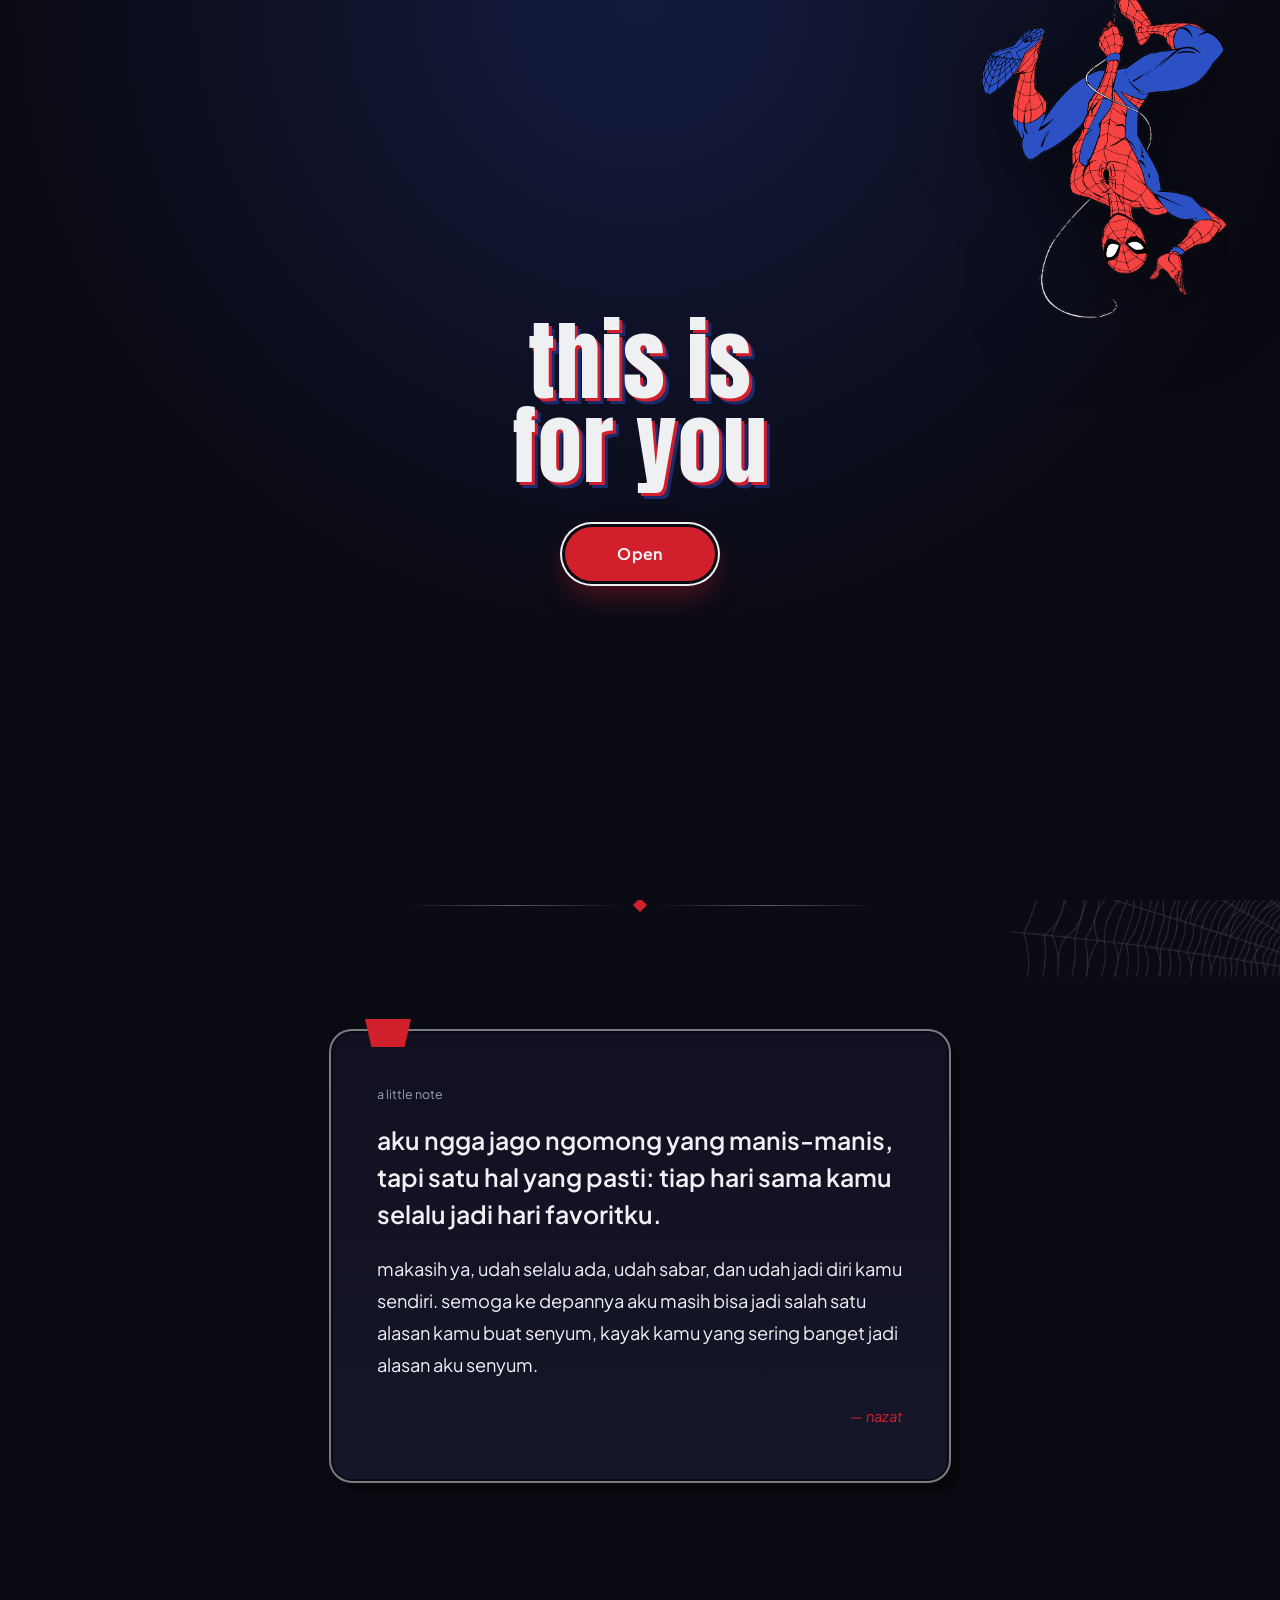
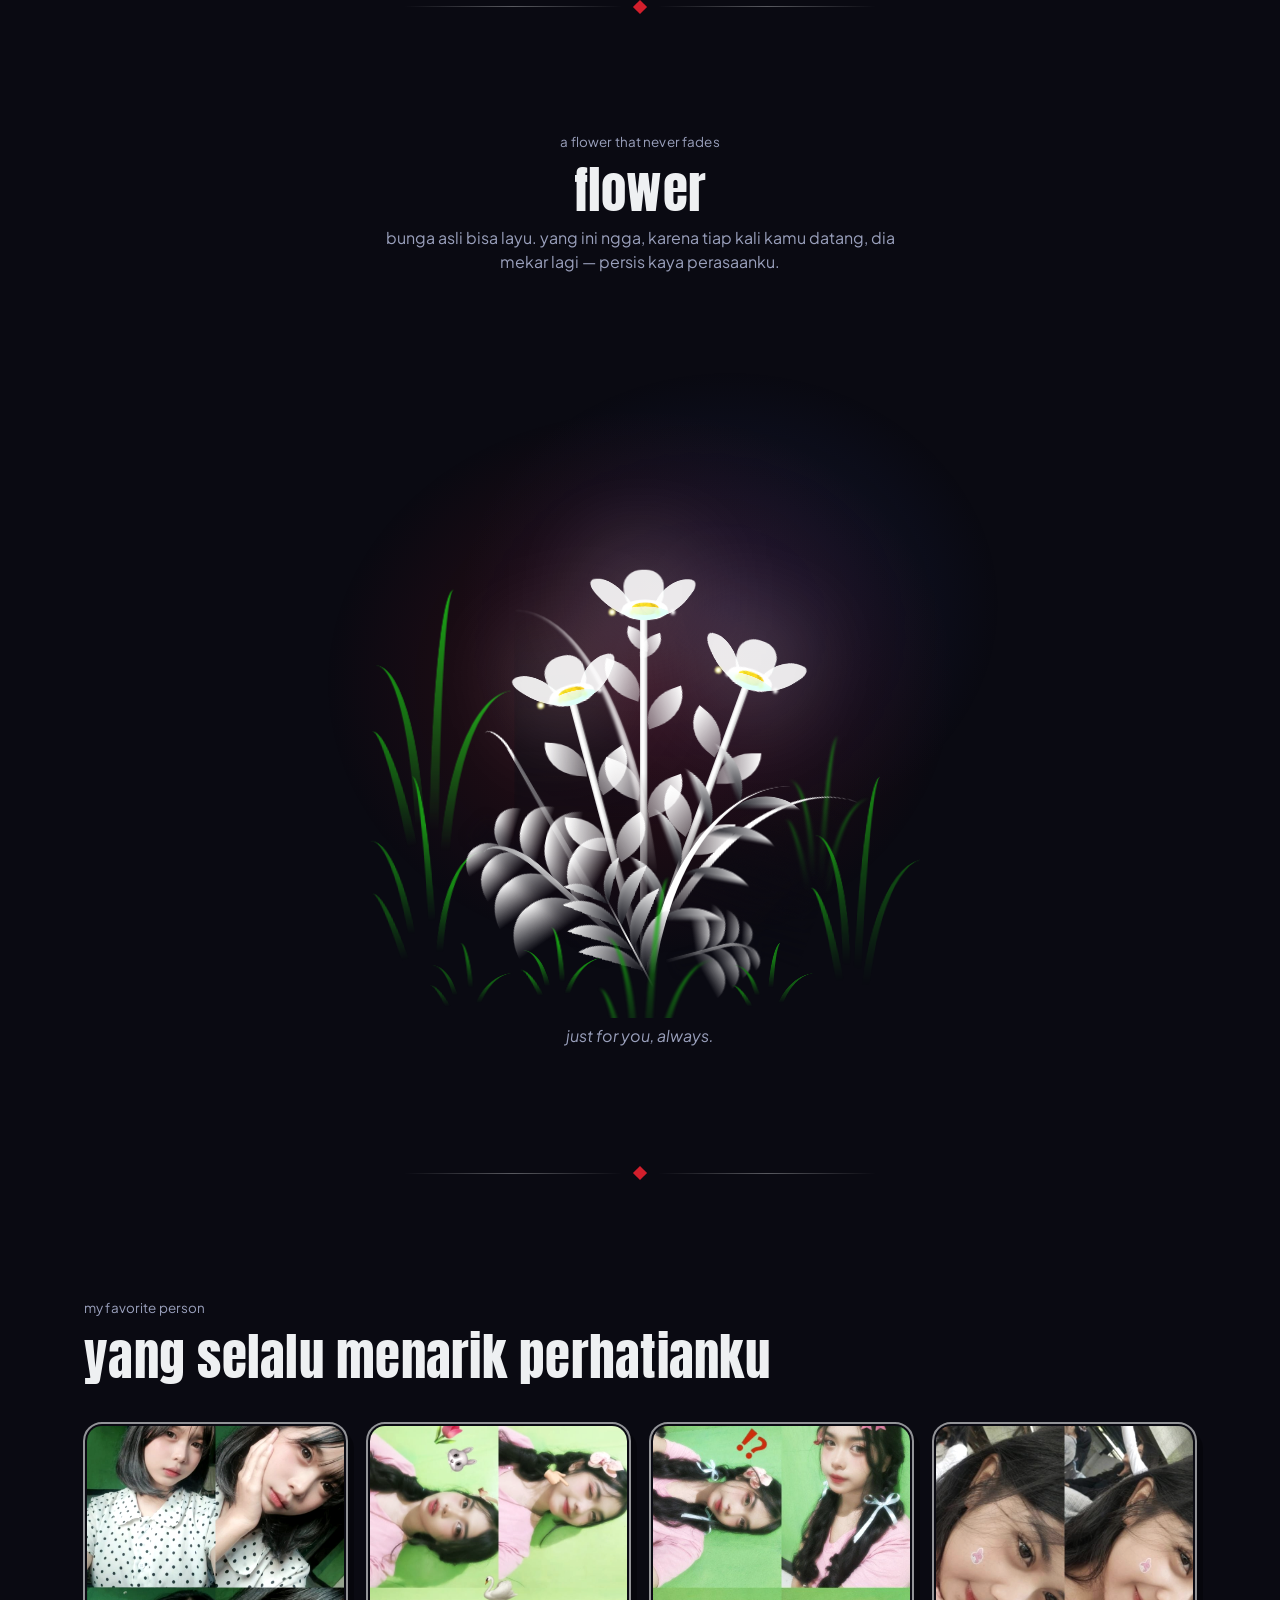
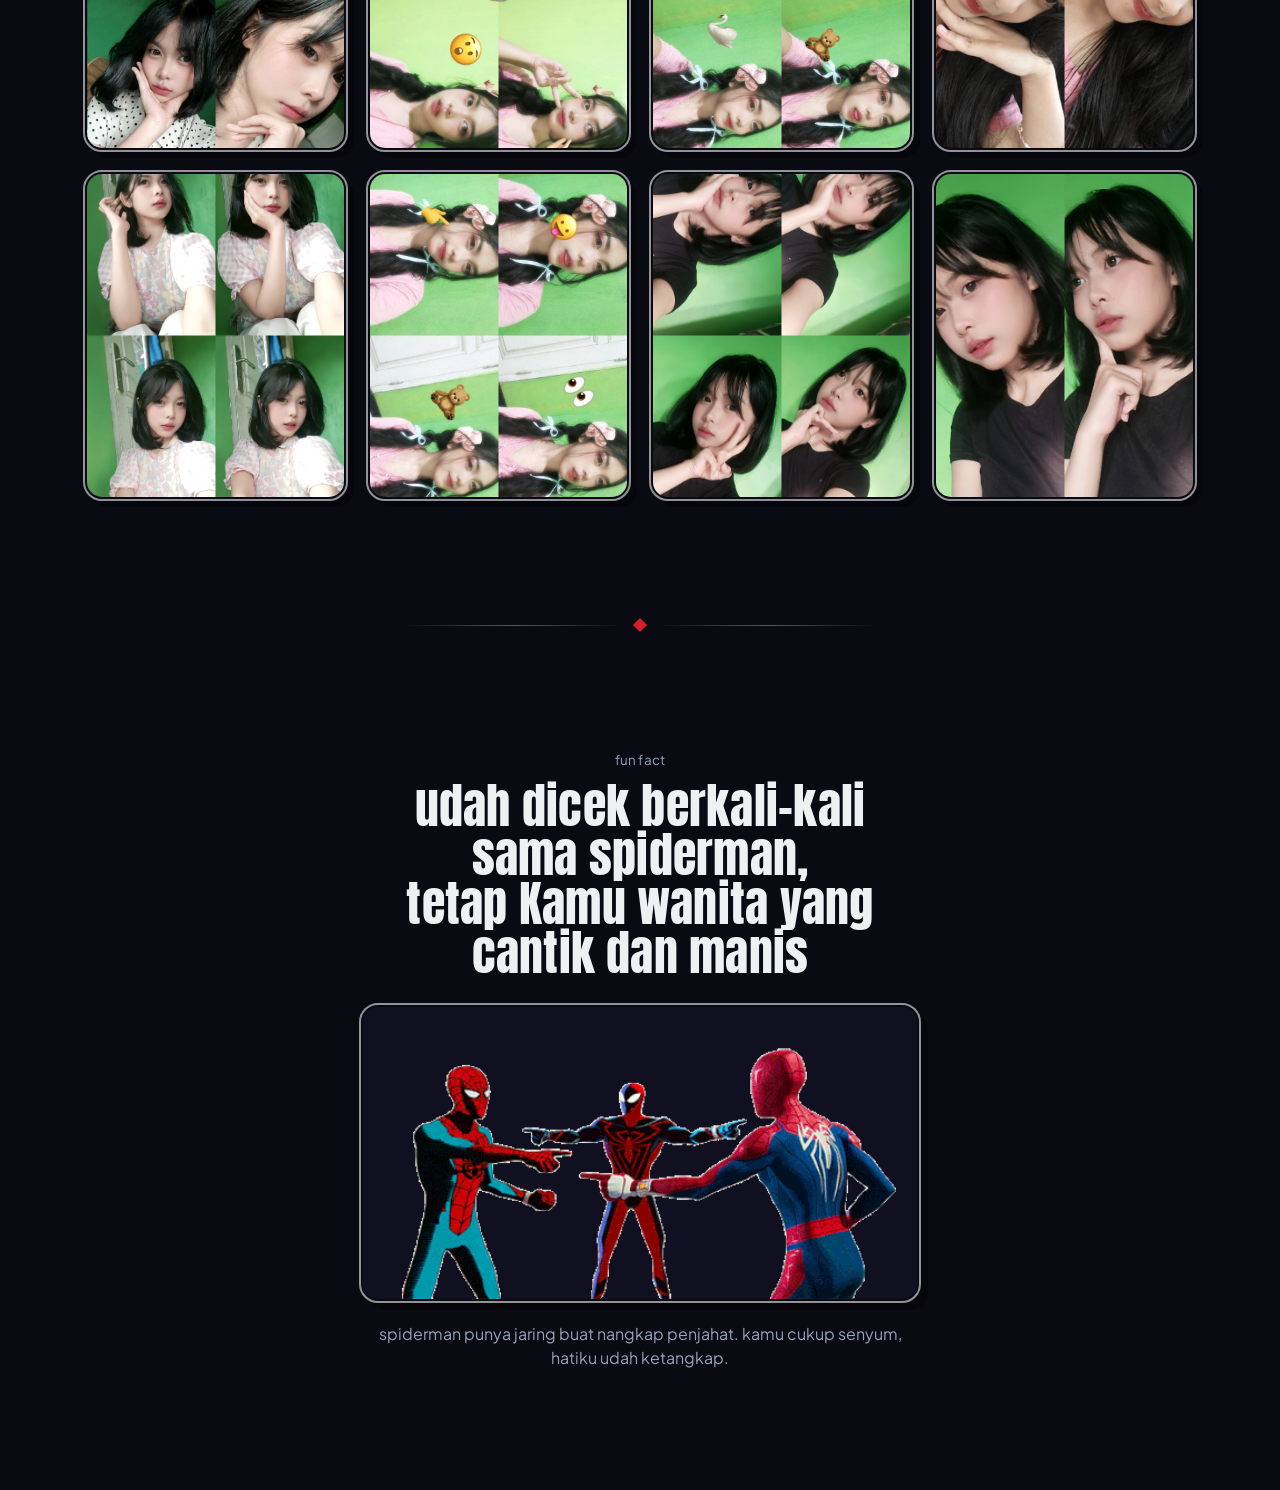
==== index.html @ b4679ef7 "Initial commit" ====
<!DOCTYPE html>
<html lang="id">
<head>
<meta charset="UTF-8">
<meta name="viewport" content="width=device-width, initial-scale=1.0, viewport-fit=cover">
<meta name="theme-color" content="#0a0a12">
<meta name="color-scheme" content="dark">
<title>For You</title>
<link rel="icon" href="images/spidey/spiderman-bust.png">
<link rel="preconnect" href="https://fonts.googleapis.com">
<link rel="preconnect" href="https://fonts.gstatic.com" crossorigin>
<link href="https://fonts.googleapis.com/css2?family=Anton&family=Plus+Jakarta+Sans:ital,wght@0,400;0,500;0,600;0,700;1,500&display=swap" rel="stylesheet">
<link rel="stylesheet" href="css/style.css">
</head>
<body>

  <div id="progress" aria-hidden="true"></div>

  <!-- SPIDER LOADING INTRO — plays once on load, then wipes away -->
  <section id="spider-loader" aria-hidden="true">
    <svg class="spider-loader-svg" viewBox="0 0 96 96" fill="none" xmlns="http://www.w3.org/2000/svg">
      <path class="spider-loader-path" pathLength="1" fill-rule="evenodd" clip-rule="evenodd"
        d="M50.4431 44.6386L50.703 44.1559C53.3391 45.6906 59.4431 49.3762 62.7698 51.8416C62.745 53.9208 62.5247 59.401 61.8416 64.6881C61.5322 67.3243 60.2599 73.8589 57.646 78.9084C59.1435 76.9158 62.4876 71.3713 63.8836 65.1337C64.3663 63.3639 65.4653 58.0495 66 50.9505C63.1534 49.3045 56.1683 45.5223 51 43.5619L51.3713 42.7822C55.1955 43.8342 64.1287 46.5025 69.2673 48.7599C69.1559 51.4332 68.495 58.4505 66.7426 65.1337C65.8371 68.5866 63.3416 77.4753 56.2723 86C56.3697 85.8994 56.4882 85.78 56.6273 85.6398C58.1308 84.1248 62.0302 80.1956 67.5223 71.6312C70.2698 66.5446 72.0891 60.6782 74.3911 46.7178C68.9703 44.9728 61.5817 43.0421 51.594 42.0025L51.8911 41.4084C55.6039 41.2104 64.2772 41.0743 69.2673 42.1139C69.8366 38.3144 69.6312 29.4975 65.146 24.6262C66.1361 27.3366 67.9827 34.0569 66.5569 39.255C62.9307 39.2302 54.9431 39.3812 52.0025 40.1832L51.5198 39.552C53.698 38.2525 58.6708 35.5421 61.1361 35.0965C61.1442 35.0372 61.1523 34.9774 61.1605 34.9172C61.8684 29.7099 62.9799 21.5342 55.4554 11C57.2747 14.75 60.2153 23.802 58.3143 33.2772L50.9257 38.6609L50.3688 37.8812L52.6336 35.5421C52.2252 34.8738 51.0074 33.3812 49.4035 32.7574C50.1708 33.6733 51.2079 35.698 49.2178 36.4703H46.2846C45.4307 36.2475 44.198 35.1931 46.099 32.7574C45.3193 33.1163 43.604 34.1757 42.9802 35.5421L44.6881 37.5842L44.3168 38.3267L37.1881 33.3144C36.3465 29.6881 35.6584 20.1559 39.6386 11.0371C39.3184 11.6268 39.0101 12.189 38.7142 12.7287C34.6868 20.0738 32.9356 23.2677 34.1807 35.0965C35.5792 35.3936 39.3639 36.6856 43.3144 39.4777L43.0916 39.9604C39.7005 39.6386 32.0941 39.0619 28.797 39.3292C28.2277 36.6807 27.7054 30.0322 30.1708 24.6262C26.2723 30.1213 25.4926 34.1312 26.1609 42.2252C28.9703 41.6807 36.2896 40.755 43.0916 41.4084L43.3144 42.0025C38.3144 42.6337 26.8515 44.4604 21 46.7178C21.1638 47.5953 21.3229 48.4557 21.4788 49.2991C22.9129 57.0566 24.0818 63.3797 26.2723 68.3639C29.9854 75.5044 33.156 79.1728 37.0129 83.6354C37.6683 84.3937 38.3435 85.1749 39.0446 86C33.0668 77.7203 26.8738 67.3243 26.1609 48.7599C30.0965 47.1881 39.1931 43.7921 44.0941 42.7822L44.4282 43.5619C40.4183 45.2574 31.7673 49.0941 29.5396 50.8762C29.5642 51.2066 29.5884 51.5383 29.6127 51.8715C30.1759 59.5913 30.7984 68.1239 37.5965 78.9084C35.4802 74.2673 33.0891 68.9802 32.5842 51.8416C35.5173 49.8738 42.0446 45.5817 44.6881 44.1559L44.9851 44.6386C43.6485 45.4926 40.5446 47.6386 38.8218 49.3911C38.7104 50.1089 38.5545 52.7847 38.8218 57.745C40.0965 60.0594 43.6559 65.0668 47.6955 66.5817C49.7624 65.7401 54.4084 62.7946 56.4579 57.745C56.6188 56.5569 56.9035 53.2376 56.7549 49.4653C55.5173 48.3391 52.5223 45.797 50.4431 44.6386ZM40.5 49.5L43.5 47L41.5 50C41.5 55.5 43.3216 59.0567 47.8 60.8C53.0938 57.745 54 55 54 50L52 47L55.2 49.8C55.2951 52.3648 55.4229 53.7895 54.7 56.5C53.5 59.5 51.5 61.5 47.7 63.8C44 61.5 43 60 40.7 56.5C40.3164 53.5132 40.1274 51.9879 40.5 49.5Z"
        stroke-width="0.5" stroke-linecap="round" stroke-linejoin="round" />
    </svg>
    <span class="spider-loader-bar" aria-hidden="true"></span>
  </section>
  <!-- END SPIDER LOADING INTRO -->

  <!-- Fixed comic halftone + film-grain texture over the whole page -->
  <div id="grain" aria-hidden="true"></div>

  <!-- corner web decorations, fixed to viewport -->
  <img class="corner-web corner-web--tl" src="images/spidey/web-corner.png" alt="" aria-hidden="true">
  <img class="corner-web corner-web--br" src="images/spidey/web-corner.png" alt="" aria-hidden="true">

  <!-- Falling web bits, sits behind everything -->
  <div id="webbits-container" aria-hidden="true"></div>

  <!-- Click effect layer — web splats spawn here on click -->
  <div id="click-web-container" aria-hidden="true"></div>

  <!-- Tap to enter overlay (needed so audio is allowed to play by the browser) -->
  <div id="enter-overlay">
    <div class="webbits-layer" id="webbits-intro" aria-hidden="true"></div>
    <img class="enter-hang" src="images/spidey/spiderman-hanging.png" alt="" aria-hidden="true">
    <div class="enter-inner">
      <h1 class="enter-title">this is<br>for you</h1>
      <button id="enter-btn" type="button">
        <span>Open</span>
      </button>
    </div>
  </div>

  <!-- SECTION 1 — HERO / BERANDA -->
  <section id="beranda">
    <img class="web-texture web-texture--hero" src="images/spidey/jaring.png" alt="" aria-hidden="true">

    <div class="hero-frame">
      <p class="eyebrow">a little something for you</p>
      <h1 class="hero-title">out of everyone,<br>aku tetap<br>pilih kamu.</h1>
      <p class="hero-sub">ngga ada alasan khusus. aku cuma pengen kamu tahu: you&rsquo;re my favorite person, i love you.</p>
    </div>

    <div class="mosaic" id="mosaic">
      <figure class="mosaic-item mi-1"><div class="tile-inner"><img src="images/beranda/1.jpg" alt="" loading="lazy" fetchpriority="high"></div></figure>
      <figure class="mosaic-item mi-2"><div class="tile-inner"><img src="images/beranda/2.jpg" alt="" loading="lazy"></div></figure>
      <figure class="mosaic-item mi-3"><div class="tile-inner"><img src="images/beranda/3.jpg" alt="" loading="lazy"></div></figure>
      <figure class="mosaic-item mi-4"><div class="tile-inner"><img src="images/beranda/4.jpg" alt="" loading="lazy"></div></figure>
    </div>

    <div class="scroll-cue">
      <span></span>
      <p>scroll pelan-pelan ya</p>
    </div>
  </section>

  <!-- decorative divider -->
  <div class="divider" aria-hidden="true"><span></span><i></i><span></span></div>

  <!-- SECTION 2 — SURAT / MESSAGE -->
  <section id="surat">
    <div class="surat-card reveal">
      <p class="surat-tag">a little note</p>
      <!-- GANTI TEKS DI BAWAH INI SESUKA HATI, Zat -->
      <p class="surat-body">
        aku ngga jago ngomong yang manis-manis, tapi satu hal yang pasti:
        tiap hari sama kamu selalu jadi hari favoritku.
      </p>
      <p class="surat-body">
        makasih ya, udah selalu ada, udah sabar, dan udah jadi diri kamu sendiri.
        semoga ke depannya aku masih bisa jadi salah satu alasan kamu buat senyum,
        kayak kamu yang sering banget jadi alasan aku senyum.
      </p>
      <p class="surat-sign">&mdash; nazat</p>
    </div>
  </section>

  <!-- decorative divider -->
  <div class="divider" aria-hidden="true"><span></span><i></i><span></span></div>

  <!-- SECTION 2.5 — MAWAR 3D (bloom) -->
  <section id="mawar">
    <header class="mawar-heading reveal">
      <p class="eyebrow">a flower that never fades</p>
      <h2>flower<br></h2>
      <p class="mawar-sub">bunga asli bisa layu. yang ini ngga, karena tiap kali kamu datang, dia mekar lagi &mdash; persis kaya perasaanku.</p>
    </header>

    <div class="flower-stage reveal" id="flowerStage">
      <iframe
        src="flower-embed/index.html"
        title="Bunga mekar"
        loading="lazy"
        scrolling="no"
        tabindex="-1"
        aria-hidden="true"></iframe>
    </div>
    <p class="mawar-note reveal">just for you, always.</p>
  </section>

  <!-- decorative divider -->
  <div class="divider" aria-hidden="true"><span></span><i></i><span></span></div>

  <!-- SECTION 3 — GALLERY -->
  <section id="galeri">
    <header class="galeri-heading reveal">
      <p class="eyebrow">my favorite person</p>
      <h2>yang selalu menarik perhatianku</h2>
    </header>

    <div class="galeri-grid" id="galeri-grid">
      <figure class="foto-card reveal" style="--d:0s">
        <div class="tile-inner"><img src="images/gallery/1.jpg" alt="" loading="lazy"></div>
      </figure>

      <figure class="foto-card reveal" style="--d:.1s">
        <div class="tile-inner"><img src="images/gallery/2.jpg" alt="" loading="lazy"></div>
      </figure>

      <figure class="foto-card reveal" style="--d:.2s">
        <div class="tile-inner"><img src="images/gallery/3.jpg" alt="" loading="lazy"></div>
      </figure>

      <figure class="foto-card reveal" style="--d:.3s">
        <div class="tile-inner"><img src="images/gallery/4.jpg" alt="" loading="lazy"></div>
      </figure>

      <figure class="foto-card reveal" style="--d:.4s">
        <div class="tile-inner"><img src="images/gallery/5.jpg" alt="" loading="lazy"></div>
      </figure>

      <figure class="foto-card reveal" style="--d:.5s">
        <div class="tile-inner"><img src="images/gallery/6.jpg" alt="" loading="lazy"></div>
      </figure>

      <figure class="foto-card reveal" style="--d:.6s">
        <div class="tile-inner"><img src="images/gallery/7.jpg" alt="" loading="lazy"></div>
      </figure>

      <figure class="foto-card reveal" style="--d:.7s">
        <div class="tile-inner"><img src="images/gallery/8.jpg" alt="" loading="lazy"></div>
      </figure>
    </div>
  </section>

  <!-- decorative divider -->
  <div class="divider" aria-hidden="true"><span></span><i></i><span></span></div>

  <!-- SECTION 4 — MEME MOMENT -->
  <section id="bukti">
    <div class="bukti-card reveal">
      <p class="eyebrow">fun fact</p>
      <h2 class="bukti-title">udah dicek berkali-kali sama spiderman,<br>tetap Kamu wanita yang cantik dan manis</h2>
      <div class="bukti-frame">
        <img src="images/spidey/meme-its-you.gif" alt="Meme: ternyata dari dulu orangnya kamu" loading="lazy">
      </div>
      <p class="bukti-caption">spiderman punya jaring buat nangkap penjahat. kamu cukup senyum, hatiku udah ketangkap.</p>
    </div>
  </section>

  <!-- LIGHTBOX FOTO -->
  <div id="lightbox" role="dialog" aria-modal="true" aria-label="Lihat foto" aria-hidden="true">
    <button class="lb-btn lb-close" type="button" aria-label="Tutup">&times;</button>
    <button class="lb-btn lb-prev" type="button" aria-label="Foto sebelumnya">&#8249;</button>
    <img id="lb-img" alt="">
    <button class="lb-btn lb-next" type="button" aria-label="Foto berikutnya">&#8250;</button>
    <p id="lb-count"></p>
  </div>

  <!-- FLOATING MUSIC PLAYER -->
  <div class="music-widget" id="music-widget">
    <div class="player-card" id="player-card">
      <div class="player-cover">
        <img id="player-cover-img" src="images/music/cover.jpg" alt="Sampul lagu">
      </div>

      <div class="player-body">
        <div class="player-info">
          <p class="player-title" id="player-title">Judul Lagu</p>
          <div class="player-artist-row">
            <p class="player-artist" id="player-artist">Nama Artis</p>
            <span class="eq" aria-hidden="true"><span></span><span></span><span></span></span>
          </div>
        </div>

        <div class="player-progress">
          <span class="time current" id="time-current">0:00</span>
          <input type="range" id="seek" value="0" min="0" max="100" step="0.1" aria-label="Posisi lagu">
          <span class="time duration" id="time-duration">0:00</span>
        </div>

        <div class="player-controls">
          <button id="play-btn" aria-label="Putar / Jeda">
            <svg id="icon-play" viewBox="0 0 24 24"><path d="M8 5v14l11-7z"/></svg>
            <svg id="icon-pause" viewBox="0 0 24 24" style="display:none"><path d="M6 5h4v14H6zM14 5h4v14h-4z"/></svg>
          </button>
        </div>
      </div>
    </div>
  </div>

  <audio id="audio" src="audio/song.mp3" preload="metadata" loop></audio>

  <script src="js/main.js"></script>
</body>
</html>
---- css/style.css ----
/* ==========================================================================
   UNTUKMU — Spider-Man edition
   Palette : ink #0a0a12 / red #d21f2c / deep red #8f1219 / suit blue #1c2b6b
             web #eef0f2 / muted #98a0bc / spark #ffb648
   Type    : Anton (display, comic-poster energy) + Plus Jakarta Sans (body)
   ========================================================================== */

:root{
  --ink: #0a0a12;
  --ink-2: #101020;
  --ink-3: #16162a;
  --red: #d21f2c;
  --red-deep: #7c1017;
  --blue: #1c2b6b;
  --blue-2: #33469e;
  --web: #eef0f2;
  --muted: #9aa0bc;
  --spark: #ffb648;

  --display: "Anton", "Arial Narrow", sans-serif;
  --body: "Plus Jakarta Sans", -apple-system, BlinkMacSystemFont, sans-serif;

  --edge: 3px;
  --radius: 22px;
  --safe-b: env(safe-area-inset-bottom, 0px);
  --safe-t: env(safe-area-inset-top, 0px);

  color-scheme: dark;
}

*, *::before, *::after{ box-sizing: border-box; }

html{
  scroll-behavior: smooth;
  -webkit-text-size-adjust: 100%;
  scrollbar-width: thin;
  scrollbar-color: var(--red) var(--ink-2);
}

/* ---------- custom web-themed scrollbar (webkit) ---------- */
::-webkit-scrollbar{ width: 11px; }
::-webkit-scrollbar-track{ background: var(--ink-2); }
::-webkit-scrollbar-thumb{
  background: linear-gradient(180deg, var(--red), var(--red-deep));
  border-radius: 8px;
  border: 2px solid var(--ink-2);
}
::-webkit-scrollbar-thumb:hover{ background: var(--red); }

body{
  margin: 0;
  background: var(--ink);
  color: var(--web);
  font-family: var(--body);
  line-height: 1.5;
  overflow-x: hidden;
  -webkit-font-smoothing: antialiased;
}

img{ max-width: 100%; display: block; }

@media (prefers-reduced-motion: reduce){
  html{ scroll-behavior: auto; }
  *, *::before, *::after{
    animation-duration: 0.001ms !important;
    animation-iteration-count: 1 !important;
    transition-duration: 0.001ms !important;
    scroll-behavior: auto !important;
  }
}

/* ---------- comic halftone base texture, sits under everything ---------- */
body::before{
  content: "";
  position: fixed;
  inset: 0;
  z-index: 0;
  pointer-events: none;
  background:
    radial-gradient(circle at 18% 8%, rgba(210,31,44,0.16), transparent 42%),
    radial-gradient(circle at 86% 78%, rgba(51,70,158,0.20), transparent 46%),
    radial-gradient(circle, rgba(255,255,255,0.05) 1px, transparent 1.3px);
  background-size: auto, auto, 15px 15px;
  background-position: 0 0, 0 0, 0 0;
}

#grain{
  position: fixed;
  inset: -10%;
  z-index: 1;
  pointer-events: none;
  opacity: 0.05;
  mix-blend-mode: overlay;
  background-image: url("data:image/svg+xml,%3Csvg xmlns='http://www.w3.org/2000/svg' width='120' height='120'%3E%3Cfilter id='n'%3E%3CfeTurbulence type='fractalNoise' baseFrequency='0.9' numOctaves='2' stitchTiles='stitch'/%3E%3C/filter%3E%3Crect width='100%25' height='100%25' filter='url(%23n)'/%3E%3C/svg%3E");
}

/* ---------- fixed web-corner decorations ---------- */
.corner-web{
  position: fixed;
  z-index: 2;
  width: min(52vw, 460px);
  opacity: 0.16;
  pointer-events: none;
  filter: drop-shadow(0 0 1px rgba(255,255,255,0.2));
}
.corner-web--tl{ top: calc(-6vw - var(--safe-t)); left: -6vw; }
.corner-web--br{
  bottom: -6vw;
  right: -6vw;
  transform: rotate(180deg);
}
@media (max-width: 720px){
  .corner-web{ width: 62vw; opacity: 0.12; }
}

/* ---------- falling web bits (spider silhouettes + web-flecks) ---------- */
#webbits-container{
  position: fixed;
  inset: 0;
  z-index: 3;
  pointer-events: none;
  overflow: hidden;
}
.webbits-layer{
  position: absolute;
  inset: 0;
  overflow: hidden;
}
.webbit{
  position: absolute;
  top: -8vh;
  color: var(--web);
  opacity: 0.55;
  animation: webbit-fall linear infinite, webbit-sway ease-in-out infinite alternate;
  will-change: transform;
}
.webbit.is-red{ color: var(--red); opacity: 0.5; }
.webbit.is-spark{ color: var(--spark); opacity: 0.45; }
.webbit svg{ width: 100%; height: 100%; display: block; }

@keyframes webbit-fall{
  0%{ transform: translateY(-10vh) rotate(0deg); }
  100%{ transform: translateY(112vh) rotate(300deg); }
}
@keyframes webbit-sway{
  0%{ margin-left: -22px; }
  100%{ margin-left: 22px; }
}

/* ---------- click effect: little web splat where the user taps/clicks ---------- */
#click-web-container{
  position: fixed;
  inset: 0;
  z-index: 45;
  pointer-events: none;
  overflow: hidden;
}
.click-web{
  position: absolute;
  width: 46px;
  height: 46px;
  margin: -23px 0 0 -23px;
  color: var(--web);
  opacity: 0;
  animation: click-web-pop 0.6s cubic-bezier(0.2, 0.8, 0.3, 1) forwards;
}
.click-web svg{ width: 100%; height: 100%; display: block; }
@keyframes click-web-pop{
  0%{ opacity: 0.9; transform: scale(0.2) rotate(0deg); }
  70%{ opacity: 0.5; }
  100%{ opacity: 0; transform: scale(1.3) rotate(14deg); }
}

/* ==========================================================================
   SPIDER LOADING INTRO — logo digambar, terisi, lalu layar memudar halus
   (tanpa geser/slide) dan layar "Buka" muncul pelan di baliknya
   ========================================================================== */
#spider-loader{
  position: fixed;
  inset: 0;
  z-index: 200;
  display: flex;
  flex-direction: column;
  align-items: center;
  justify-content: center;
  gap: 28px;
  background:
    radial-gradient(circle at 50% 45%, #ea1d22 0%, #b3141d 45%, #6f0e15 100%);
  overflow: hidden;
  transition: opacity .9s cubic-bezier(.4, 0, .2, 1), visibility 0s linear .9s;
}
#spider-loader.is-done{
  opacity: 0;
  visibility: hidden;
  pointer-events: none;
}
#spider-loader.is-hidden{ display: none; }

.spider-loader-svg{
  width: min(30vw, 132px);
  height: auto;
  overflow: visible;
  filter: drop-shadow(0 8px 28px rgba(0,0,0,.35));
  animation: spider-in .6s ease-out both;
  transition: transform .9s cubic-bezier(.4, 0, .2, 1);
}
#spider-loader.is-done .spider-loader-svg{ transform: scale(1.18); }

.spider-loader-path{
  fill: transparent;
  stroke: var(--web);
  stroke-width: .55;
  stroke-linecap: round;
  stroke-dasharray: 1;
  stroke-dashoffset: 1;
  animation:
    spider-draw 1.5s cubic-bezier(.65, 0, .35, 1) .15s forwards,
    spider-fill .7s ease 1.45s forwards;
}
@keyframes spider-in{
  from{ opacity: 0; transform: scale(.92); }
  to{ opacity: 1; transform: scale(1); }
}
@keyframes spider-draw{ to{ stroke-dashoffset: 0; } }
@keyframes spider-fill{ to{ fill: var(--web); stroke-width: .3; } }

.spider-loader-bar{
  width: min(46vw, 180px);
  height: 3px;
  border-radius: 3px;
  background: rgba(238,240,242,.22);
  overflow: hidden;
  position: relative;
}
.spider-loader-bar::after{
  content: "";
  position: absolute; inset: 0;
  background: var(--web);
  transform: scaleX(0);
  transform-origin: 0 50%;
  animation: spider-bar 2.1s cubic-bezier(.4, 0, .2, 1) .1s forwards;
}
@keyframes spider-bar{ to{ transform: scaleX(1); } }

@media (prefers-reduced-motion: reduce){
  .spider-loader-svg{ animation: none; }
  .spider-loader-path{ animation: none; stroke-dashoffset: 0; fill: var(--web); stroke-width: .3; }
  .spider-loader-bar::after{ animation: none; transform: scaleX(1); }
  #spider-loader, .spider-loader-svg{ transition-duration: .3s; }
  #spider-loader.is-done .spider-loader-svg{ transform: none; }
}

/* ==========================================================================
   ENTER OVERLAY
   ========================================================================== */
#enter-overlay{
  position: fixed;
  inset: 0;
  z-index: 50;
  display: flex;
  align-items: center;
  justify-content: center;
  background:
    radial-gradient(circle at 50% 0%, rgba(28,43,107,0.5), transparent 60%),
    var(--ink);
  transition: opacity 0.6s ease, visibility 0.6s ease;
  overflow: hidden;
}
#enter-overlay.hide{
  opacity: 0;
  visibility: hidden;
  pointer-events: none;
}
.enter-hang{
  position: absolute;
  top: calc(-4vh - var(--safe-t));
  right: 6%;
  width: min(46vw, 300px);
  filter: drop-shadow(0 20px 40px rgba(0,0,0,0.6));
  animation: hang-sway 5s ease-in-out infinite;
  transform-origin: top center;
}
@keyframes hang-sway{
  0%, 100%{ transform: rotate(-3deg); }
  50%{ transform: rotate(3deg); }
}
@media (max-width: 640px){
  .enter-hang{ width: 44vw; right: 2%; opacity: 0.9; }
}

.enter-inner{
  position: relative;
  z-index: 2;
  text-align: center;
  padding: 32px;
  max-width: 480px;
}
.enter-eyebrow{
  margin: 0 0 10px;
  font-size: 0.78rem;
  letter-spacing: 0.02em;
  color: var(--muted);
}
.enter-title{
  margin: 0;
  font-family: var(--display);
  font-weight: 400;
  font-size: clamp(3.2rem, 16vw, 5.5rem);
  line-height: 0.9;
  color: var(--web);
  text-shadow: 3px 3px 0 var(--red), 6px 6px 0 var(--blue);
  letter-spacing: 0.01em;
}
.enter-sub{
  margin: 18px 0 28px;
  color: var(--muted);
  font-size: 0.98rem;
}
#enter-btn{
  appearance: none;
  border: none;
  cursor: pointer;
  padding: 16px 44px;
  font-family: var(--body);
  font-weight: 700;
  font-size: 1rem;
  letter-spacing: 0.02em;
  color: var(--web);
  background: var(--red);
  border-radius: 999px;
  box-shadow: 0 0 0 var(--edge) var(--ink), 0 0 0 calc(var(--edge) + 2px) var(--web), 0 14px 28px rgba(210,31,44,0.35);
  transition: transform 0.25s ease, box-shadow 0.25s ease;
}
#enter-btn:hover{ transform: translateY(-2px) scale(1.03); }
#enter-btn:active{ transform: translateY(0) scale(0.98); }

/* ==========================================================================
   SHARED SECTION RHYTHM
   ========================================================================== */
section{
  position: relative;
  z-index: 4;
  padding: 96px 24px;
}
.eyebrow{
  font-size: 0.8rem;
  color: var(--muted);
  margin: 0 0 12px;
  letter-spacing: 0.01em;
}
h2{
  font-family: var(--display);
  font-weight: 400;
  font-size: clamp(2.1rem, 6vw, 3rem);
  margin: 0 0 8px;
  line-height: 1.02;
}

.reveal{
  opacity: 0;
  transform: translateY(28px);
  transition: opacity 0.7s ease, transform 0.7s ease;
  transition-delay: var(--d, 0s);
}
.reveal.in-view{ opacity: 1; transform: translateY(0); }

/* ==========================================================================
   SECTION 1 — BERANDA / HERO
   ========================================================================== */
#beranda{
  min-height: 100svh;
  display: flex;
  flex-direction: column;
  justify-content: center;
  gap: 48px;
  padding-top: calc(64px + var(--safe-t));
  overflow: hidden;
}
.web-texture--hero{
  position: absolute;
  top: 6%;
  right: -8%;
  width: 46vw;
  max-width: 480px;
  opacity: 0.14;
  z-index: 0;
  pointer-events: none;
}

.hero-frame{
  position: relative;
  z-index: 2;
  max-width: 720px;
}
.hero-title{
  font-family: var(--display);
  font-weight: 400;
  font-size: clamp(2.6rem, 8vw, 5rem);
  line-height: 0.98;
  margin: 0 0 20px;
  color: var(--web);
}
.hero-title br{ display: block; }
.hero-sub{
  color: var(--muted);
  max-width: 46ch;
  font-size: 1.05rem;
  margin: 0;
}

.mosaic{
  position: relative;
  z-index: 2;
  display: grid;
  grid-template-columns: 1.35fr 1fr;
  grid-template-rows: repeat(3, minmax(70px, 1fr));
  gap: 14px;
  max-width: 920px;
  height: min(58vh, 560px);
}
.mosaic-item{
  margin: 0;
  position: relative;
  border-radius: 16px;
  overflow: hidden;
  border: var(--edge) solid var(--ink);
  outline: 2px solid rgba(238,240,242,0.7);
  outline-offset: -1px;
  box-shadow: 8px 8px 0 rgba(0,0,0,0.35);
  transform: translate3d(var(--px, 0), var(--py, 0), 0);
  transition: transform 0.25s ease-out, box-shadow 0.3s ease;
}
.mi-1{ grid-column: 1; grid-row: 1 / span 3; }
.mi-2{ grid-column: 2; grid-row: 1; }
.mi-3{ grid-column: 2; grid-row: 2; }
.mi-4{ grid-column: 2; grid-row: 3; }

.tile-inner{ position: absolute; inset: 0; }
.tile-inner img{
  width: 100%; height: 100%; object-fit: cover;
  filter: grayscale(0.15) contrast(1.08) saturate(1.05);
  transition: filter 0.5s ease, transform 0.6s ease;
}
@media (hover: hover) and (pointer: fine){
  .mosaic-item:hover{ box-shadow: 12px 12px 0 rgba(0,0,0,0.4); }
  .mosaic-item:hover .tile-inner img{
    filter: grayscale(0) contrast(1.02) saturate(1.05);
    transform: scale(1.04);
  }
}

.scroll-cue{
  position: relative;
  z-index: 2;
  display: flex;
  align-items: center;
  gap: 10px;
  color: var(--muted);
  font-size: 0.82rem;
  margin-top: 8px;
}
.scroll-cue span{
  width: 22px; height: 34px;
  border: 2px solid var(--muted);
  border-radius: 12px;
  position: relative;
  flex: none;
}
.scroll-cue span::after{
  content: "";
  position: absolute;
  top: 6px; left: 50%;
  width: 4px; height: 8px;
  background: var(--red);
  border-radius: 2px;
  transform: translateX(-50%);
  animation: scroll-dot 1.6s ease-in-out infinite;
}
@keyframes scroll-dot{
  0%{ opacity: 1; top: 6px; }
  70%{ opacity: 0; top: 18px; }
  100%{ opacity: 0; top: 6px; }
}

/* ---------- divider ---------- */
.divider{
  position: relative;
  z-index: 4;
  display: flex;
  align-items: center;
  justify-content: center;
  gap: 12px;
  padding: 0 24px;
}
.divider span{ flex: 1; max-width: 220px; height: 1px; background: linear-gradient(90deg, transparent, rgba(238,240,242,0.35), transparent); }
.divider i{
  width: 10px; height: 10px;
  background: var(--red);
  transform: rotate(45deg);
  flex: none;
}

/* ==========================================================================
   SECTION 2 — SURAT
   ========================================================================== */
#surat{ display: flex; justify-content: center; }
.surat-card{
  position: relative;
  max-width: 620px;
  width: 100%;
  background: linear-gradient(180deg, var(--ink-2), var(--ink-3));
  border: var(--edge) solid var(--ink);
  outline: 2px solid rgba(238,240,242,0.5);
  outline-offset: -1px;
  border-radius: var(--radius);
  padding: 42px 36px;
  box-shadow: 10px 10px 0 rgba(0,0,0,0.35);
}
.surat-card::before{
  content: "";
  position: absolute;
  top: -14px; left: 32px;
  width: 46px; height: 28px;
  background: var(--red);
  clip-path: polygon(0 0, 100% 0, 86% 100%, 14% 100%);
}
.surat-tag{
  margin: 0 0 18px;
  font-size: 0.78rem;
  color: var(--muted);
}
.surat-body{
  font-size: 1.14rem;
  line-height: 1.75;
  margin: 0 0 20px;
  color: var(--web);
  max-width: 52ch;
}
.surat-sign{
  margin: 24px 0 0;
  color: var(--red);
  font-size: 0.92rem;
  font-style: italic;
}

/* ==========================================================================
   SECTION 2.5 — MAWAR (taman bunga mekar, embed dari flower-embed/)
   ========================================================================== */
#mawar{ text-align: center; }
.mawar-heading{ max-width: 560px; margin: 0 auto 12px; }
.mawar-sub{
  color: var(--muted);
  max-width: 46ch;
  margin: 10px auto 0;
  font-size: 1rem;
}

.flower-stage{
  position: relative;
  width: min(100%, 520px);
  aspect-ratio: 4 / 5;
  margin: 40px auto 0;
  border-radius: 22px;
  overflow: hidden;
  border: 1px solid rgba(238,240,242,0.18);
  box-shadow: 0 24px 60px rgba(0,0,0,0.5), 0 0 60px rgba(210,31,44,0.12);
  background: #000;
}
.flower-stage iframe{
  position: absolute; inset: 0;
  width: 100%; height: 100%;
  border: 0;
  display: block;
}
@media (max-width: 560px){
  .flower-stage{ width: 100%; border-radius: 18px; margin-top: 28px; }
}

/* ==========================================================================
   SECTION 3 — GALERI
   ========================================================================== */
#galeri{ max-width: 1100px; margin: 0 auto; }
.galeri-heading{ text-align: left; margin-bottom: 36px; }

.galeri-grid{
  display: grid;
  grid-template-columns: repeat(2, 1fr);
  gap: 18px;
}
.foto-card{
  margin: 0;
  position: relative;
  border-radius: 16px;
  overflow: hidden;
  border: var(--edge) solid var(--ink);
  outline: 2px solid rgba(238,240,242,0.6);
  outline-offset: -1px;
  aspect-ratio: 4 / 5;
  box-shadow: 7px 7px 0 rgba(0,0,0,0.32);
  transform-style: preserve-3d;
  transform: perspective(700px) rotateX(var(--rx, 0deg)) rotateY(var(--ry, 0deg));
  transition: transform 0.35s ease, box-shadow 0.35s ease;
}
.foto-card .tile-inner img{
  filter: grayscale(0.2) contrast(1.08);
}
@media (hover: hover) and (pointer: fine){
  .foto-card:hover{
    transform: perspective(700px) rotateX(var(--rx, 0deg)) rotateY(var(--ry, 0deg)) translateY(-6px) scale(1.015);
    box-shadow: 10px 14px 0 rgba(0,0,0,0.38);
  }
  .foto-card:hover .tile-inner img{ filter: grayscale(0) contrast(1.02); transform: scale(1.05); }
}

/* ==========================================================================
   SECTION 4 — BUKTI / MEME MOMENT
   ========================================================================== */
#bukti{ display: flex; justify-content: center; }
.bukti-card{
  max-width: 560px;
  width: 100%;
  text-align: center;
}
.bukti-title{ margin-bottom: 26px; }
.bukti-frame{
  border: var(--edge) solid var(--ink);
  outline: 2px solid rgba(238,240,242,0.6);
  outline-offset: -1px;
  border-radius: 18px;
  overflow: hidden;
  box-shadow: 8px 8px 0 rgba(0,0,0,0.35);
  background: var(--ink-2);
}
.bukti-frame img{ width: 100%; height: auto; display: block; }
.bukti-caption{
  margin: 20px 0 0;
  color: var(--muted);
  font-size: 0.94rem;
}

/* ==========================================================================
   FLOATING MUSIC PLAYER
   ========================================================================== */
.music-widget{
  position: fixed;
  right: 18px;
  bottom: calc(18px + var(--safe-b));
  z-index: 40;
  opacity: 0;
  transform: translateY(16px);
  transition: opacity 0.5s ease, transform 0.5s ease;
  pointer-events: none;
}
.music-widget.visible{
  opacity: 1;
  transform: translateY(0);
  pointer-events: auto;
}

.player-card{
  display: flex;
  align-items: center;
  gap: 12px;
  background: var(--ink-2);
  border: var(--edge) solid var(--ink);
  outline: 2px solid rgba(238,240,242,0.55);
  outline-offset: -1px;
  border-radius: 16px;
  padding: 10px 14px 10px 10px;
  box-shadow: 6px 6px 0 rgba(0,0,0,0.4);
  max-width: 340px;
}
.player-cover{
  flex: none;
  width: 44px; height: 44px;
  border-radius: 10px;
  overflow: hidden;
  border: 2px solid var(--red);
}
.player-cover img{ width: 100%; height: 100%; object-fit: cover; }

.player-body{ display: flex; flex-direction: column; gap: 6px; min-width: 0; flex: 1; }
.player-info{ display: flex; flex-direction: column; gap: 2px; min-width: 0; }
.player-title{
  margin: 0;
  font-size: 0.86rem;
  font-weight: 700;
  color: var(--web);
  white-space: nowrap;
  overflow: hidden;
  text-overflow: ellipsis;
}
.player-artist-row{ display: flex; align-items: center; gap: 8px; min-width: 0; }
.player-artist{
  margin: 0;
  font-size: 0.74rem;
  color: var(--muted);
  white-space: nowrap;
  overflow: hidden;
  text-overflow: ellipsis;
}
.eq{ display: none; align-items: flex-end; gap: 2px; height: 10px; flex: none; }
.music-widget.playing .eq{ display: inline-flex; }
.eq span{
  width: 3px; background: var(--red); border-radius: 2px;
  animation: eq-bounce 1s ease-in-out infinite;
}
.eq span:nth-child(1){ height: 5px; animation-delay: 0s; }
.eq span:nth-child(2){ height: 10px; animation-delay: 0.15s; }
.eq span:nth-child(3){ height: 7px; animation-delay: 0.3s; }
@keyframes eq-bounce{
  0%, 100%{ transform: scaleY(0.4); }
  50%{ transform: scaleY(1); }
}

.player-progress{ display: flex; align-items: center; gap: 8px; }
.time{ font-size: 0.66rem; color: var(--muted); flex: none; font-variant-numeric: tabular-nums; }
#seek{
  flex: 1;
  appearance: none;
  height: 3px;
  border-radius: 2px;
  background: rgba(238,240,242,0.2);
  outline: none;
  cursor: pointer;
}
#seek::-webkit-slider-thumb{
  appearance: none;
  width: 11px; height: 11px;
  border-radius: 50%;
  background: var(--red);
  cursor: pointer;
  border: 2px solid var(--web);
}
#seek::-moz-range-thumb{
  width: 11px; height: 11px;
  border-radius: 50%;
  background: var(--red);
  cursor: pointer;
  border: 2px solid var(--web);
}

.player-controls{ flex: none; }
#play-btn{
  appearance: none;
  border: none;
  cursor: pointer;
  width: 36px; height: 36px;
  border-radius: 50%;
  background: var(--red);
  color: var(--web);
  display: flex;
  align-items: center;
  justify-content: center;
  transition: transform 0.2s ease;
}
#play-btn:hover{ transform: scale(1.06); }
#play-btn svg{ width: 18px; height: 18px; fill: var(--web); }

@media (max-width: 520px){
  .music-widget{ left: 12px; right: 12px; }
  .player-card{ max-width: none; }
  #bukti{ padding-bottom: 132px; }
}

/* ==========================================================================
   RESPONSIVE — DESKTOP LAYOUT UPGRADES
   ========================================================================== */
@media (min-width: 900px){
  #beranda{
    flex-direction: row;
    align-items: center;
    justify-content: space-between;
    gap: 40px;
    padding-left: 64px;
    padding-right: 24px;
  }
  .hero-frame{ flex: 0 0 auto; }
  .mosaic{ flex: 1 1 auto; margin-left: auto; }
  .scroll-cue{ position: absolute; left: 64px; bottom: 40px; }

  #galeri{ padding-left: 64px; padding-right: 64px; }
  .galeri-grid{ grid-template-columns: repeat(4, 1fr); }
}

@media (max-width: 899px){
  #beranda{ text-align: left; }
  .mosaic{ height: min(52vh, 480px); }
}

@media (max-width: 560px){
  section{ padding: 72px 18px; }
  .mosaic{ height: 46vh; gap: 10px; }
  .galeri-grid{ gap: 12px; }
  .surat-card{ padding: 32px 22px; }
}

@media (max-height: 560px) and (orientation: landscape){
  #beranda{ min-height: auto; padding-top: 80px; padding-bottom: 40px; }
  .mosaic{ height: 60vh; }
}

/* ==========================================================================
   V4 — POLESAN UI/UX (mobile + desktop). Override di atas, aman dihapus.
   ========================================================================== */
:root{ --gap: clamp(12px, 2vw, 20px); --pad-x: clamp(18px, 5vw, 64px); --r: 18px; }
:focus-visible{ outline: 3px solid var(--spark); outline-offset: 3px; }

#progress{
  position: fixed; top: 0; left: 0; width: 100%; height: 3px; z-index: 60;
  background: linear-gradient(90deg, var(--red), var(--spark));
  transform: scaleX(0); transform-origin: 0 50%; pointer-events: none;
}

/* ritme section seragam */
#surat, #mawar, #galeri, #bukti{
  padding: clamp(64px, 10vw, 120px) var(--pad-x);
}
.mosaic-item, .foto-card, .bukti-frame{ border-radius: var(--r); }
h2{ font-size: clamp(2.1rem, 5.5vw, 3.2rem); letter-spacing: .005em; }
.eyebrow{ font-size: .84rem; }

/* ---- layar Buka ---- */
.enter-hang{ width: min(38vw, 250px); right: 4%; }
.enter-inner{ padding: 24px clamp(20px, 6vw, 40px); }
@media (max-width: 640px){
  .enter-inner{ padding-top: 24vh; }
  .enter-hang{ width: 40vw; }
}
#enter-btn{ min-height: 54px; padding: 0 52px; }

/* ---- hero ---- */
#beranda{
  padding: calc(56px + var(--safe-t)) var(--pad-x) 88px;
  gap: clamp(28px, 5vw, 56px);
  max-width: 1320px; margin: 0 auto;
}
.hero-title{
  font-size: clamp(2.6rem, 9vw, 5.2rem);
  text-shadow: 3px 3px 0 var(--blue);
}
.hero-sub{ font-size: clamp(1rem, 2.4vw, 1.12rem); line-height: 1.65; }
.mosaic{
  width: 100%; height: auto; aspect-ratio: 5 / 4; gap: var(--gap);
  grid-template-rows: repeat(3, 1fr);
}
.scroll-cue{ margin-top: 0; }
@media (min-width: 900px){
  #beranda{ padding-left: var(--pad-x); padding-right: var(--pad-x); gap: 56px; }
  .hero-frame{ flex: 1 1 44%; }
  .mosaic{ flex: 1 1 52%; max-width: 580px; aspect-ratio: 1 / 1; }
  .scroll-cue{ left: var(--pad-x); }
}
@media (max-width: 560px){
  #beranda{ padding-bottom: 72px; }
  .mosaic{ height: auto; aspect-ratio: 1 / 1; gap: 10px; }
  .scroll-cue{ display: none; }
}
@media (max-height: 560px) and (orientation: landscape){
  .mosaic{ height: auto; aspect-ratio: 5 / 4; max-width: 340px; }
}

/* ---- surat ---- */
.surat-card{ padding: clamp(32px, 6vw, 52px) clamp(22px, 5vw, 44px); border-radius: 22px; }
.surat-tag + .surat-body{
  font-size: clamp(1.25rem, 3.6vw, 1.55rem); line-height: 1.5; font-weight: 600;
}
.surat-body{ font-size: clamp(1.02rem, 2.6vw, 1.14rem); }
.surat-sign{ text-align: right; }

/* ---- mawar ---- */
.flower-stage{ width: min(100%, 500px); margin-top: clamp(28px, 5vw, 44px); }

/* ---- galeri ---- */
#galeri{ max-width: 1240px; margin: 0 auto; }
.galeri-heading{ margin-bottom: clamp(24px, 4vw, 40px); }
.galeri-grid{ gap: var(--gap); }
.foto-card{ cursor: zoom-in; }
.foto-card:focus-visible{ outline-offset: 4px; }
@media (min-width: 900px){
  #galeri{ padding-left: var(--pad-x); padding-right: var(--pad-x); }
}

/* ---- bukti ---- */
.bukti-title{ font-size: clamp(2rem, 6vw, 3rem); }
.bukti-caption{ font-size: 1rem; }

/* ---- player: lebih rapi & tidak nabrak konten ---- */
.player-card{
  background: rgba(16,16,32,.9);
  -webkit-backdrop-filter: blur(10px); backdrop-filter: blur(10px);
}
#play-btn{ width: 40px; height: 40px; }
@media (max-width: 520px){
  .music-widget{ left: 12px; right: 12px; bottom: calc(12px + var(--safe-b)); }
  .player-card{ padding: 8px 12px 8px 8px; border-radius: 14px; box-shadow: 4px 4px 0 rgba(0,0,0,.4); }
  .player-cover{ width: 40px; height: 40px; }
  #bukti{ padding-bottom: clamp(64px, 10vw, 120px); }
}

/* ---- lightbox ---- */
#lightbox{
  position: fixed; inset: 0; z-index: 80; display: grid; place-items: center;
  background: rgba(5,5,10,.94); opacity: 0; visibility: hidden;
  transition: opacity .3s ease, visibility .3s ease;
}
#lightbox.open{ opacity: 1; visibility: visible; }
#lb-img{
  max-width: min(94vw, 920px); max-height: 80svh; object-fit: contain;
  border: var(--edge) solid var(--web); border-radius: 12px;
  box-shadow: 8px 8px 0 rgba(210,31,44,.55);
}
.lb-btn{
  position: absolute; appearance: none; border: 0; cursor: pointer;
  width: 48px; height: 48px; border-radius: 50%;
  background: var(--red); color: var(--web); font-size: 1.9rem; line-height: 1;
  display: grid; place-items: center;
}
.lb-close{ top: calc(14px + var(--safe-t)); right: 14px; }
.lb-prev, .lb-next{ top: 50%; margin-top: -24px; background: rgba(238,240,242,.14); }
.lb-prev{ left: 12px; } .lb-next{ right: 12px; }
#lb-count{
  position: absolute; bottom: calc(18px + var(--safe-b)); left: 0; right: 0;
  margin: 0; text-align: center; color: var(--muted); font-size: .85rem;
}
@media (max-width: 640px){
  .lb-prev, .lb-next{ top: auto; bottom: calc(10px + var(--safe-b)); margin-top: 0; }
  .lb-prev{ left: 16px; } .lb-next{ right: 16px; }
}

/* ---- V4: bunga nyatu sama background (tanpa kotak) ---- */
#mawar{ overflow: hidden; }
#mawar::before{
  content: ""; position: absolute; left: 50%; top: 58%;
  width: min(140vw, 900px); height: min(120vw, 780px);
  transform: translate(-50%, -50%); pointer-events: none; z-index: -1;
  background:
    radial-gradient(closest-side, rgba(210,31,44,.20), transparent 70%),
    radial-gradient(closest-side at 60% 40%, rgba(51,70,158,.22), transparent 75%);
}
.flower-stage{
  width: min(100%, 560px);
  background: transparent; border: 0; border-radius: 0; box-shadow: none;
  overflow: visible;
  -webkit-mask-image: radial-gradient(ellipse 70% 66% at 50% 50%, #000 58%, transparent 100%);
          mask-image: radial-gradient(ellipse 70% 66% at 50% 50%, #000 58%, transparent 100%);
}
.flower-stage iframe{ background: transparent; color-scheme: dark; }
@media (max-width: 560px){
  .flower-stage{ border-radius: 0; width: 112%; margin-left: -6%; }
}
.mawar-note{
  margin: 6px 0 0; color: var(--muted); font-size: 1rem; font-style: italic;
}
#bukti{ padding-bottom: calc(120px + var(--safe-b)); }

/* ---- V4: layar "Buka" muncul bertahap setelah intro ---- */
.enter-hang{ opacity: 0; transition: opacity 1s ease .2s; }
.enter-inner > *{
  opacity: 0;
  transform: translateY(14px);
  transition: opacity .8s ease, transform .8s cubic-bezier(.2, .7, .2, 1);
}
body.intro-done .enter-hang{ opacity: 1; }
body.intro-done .enter-inner > *{ opacity: 1; transform: none; }
body.intro-done .enter-inner > :nth-child(1){ transition-delay: .25s; }
body.intro-done .enter-inner > :nth-child(2){ transition-delay: .4s; }
body.intro-done .enter-inner > :nth-child(3){ transition-delay: .55s; }
body.intro-done .enter-inner > :nth-child(4){ transition-delay: .7s; }

/* ---- V4: background jatuh = emoji hati & bunga ---- */
.webbit.is-emoji{
  line-height: 1;
  font-family: "Apple Color Emoji", "Segoe UI Emoji", "Noto Color Emoji", sans-serif;
  animation-name: webbit-fall-soft, webbit-sway;
  filter: drop-shadow(0 0 6px rgba(255,255,255,.12));
}
@keyframes webbit-fall-soft{
  0%{ transform: translateY(-10vh) rotate(-18deg); }
  50%{ transform: translateY(50vh) rotate(16deg); }
  100%{ transform: translateY(112vh) rotate(-14deg); }
}

/* ---- V4: layar "Open" setelah teks kecil dihapus ---- */
.enter-title{ margin-bottom: 40px; line-height: .95; }
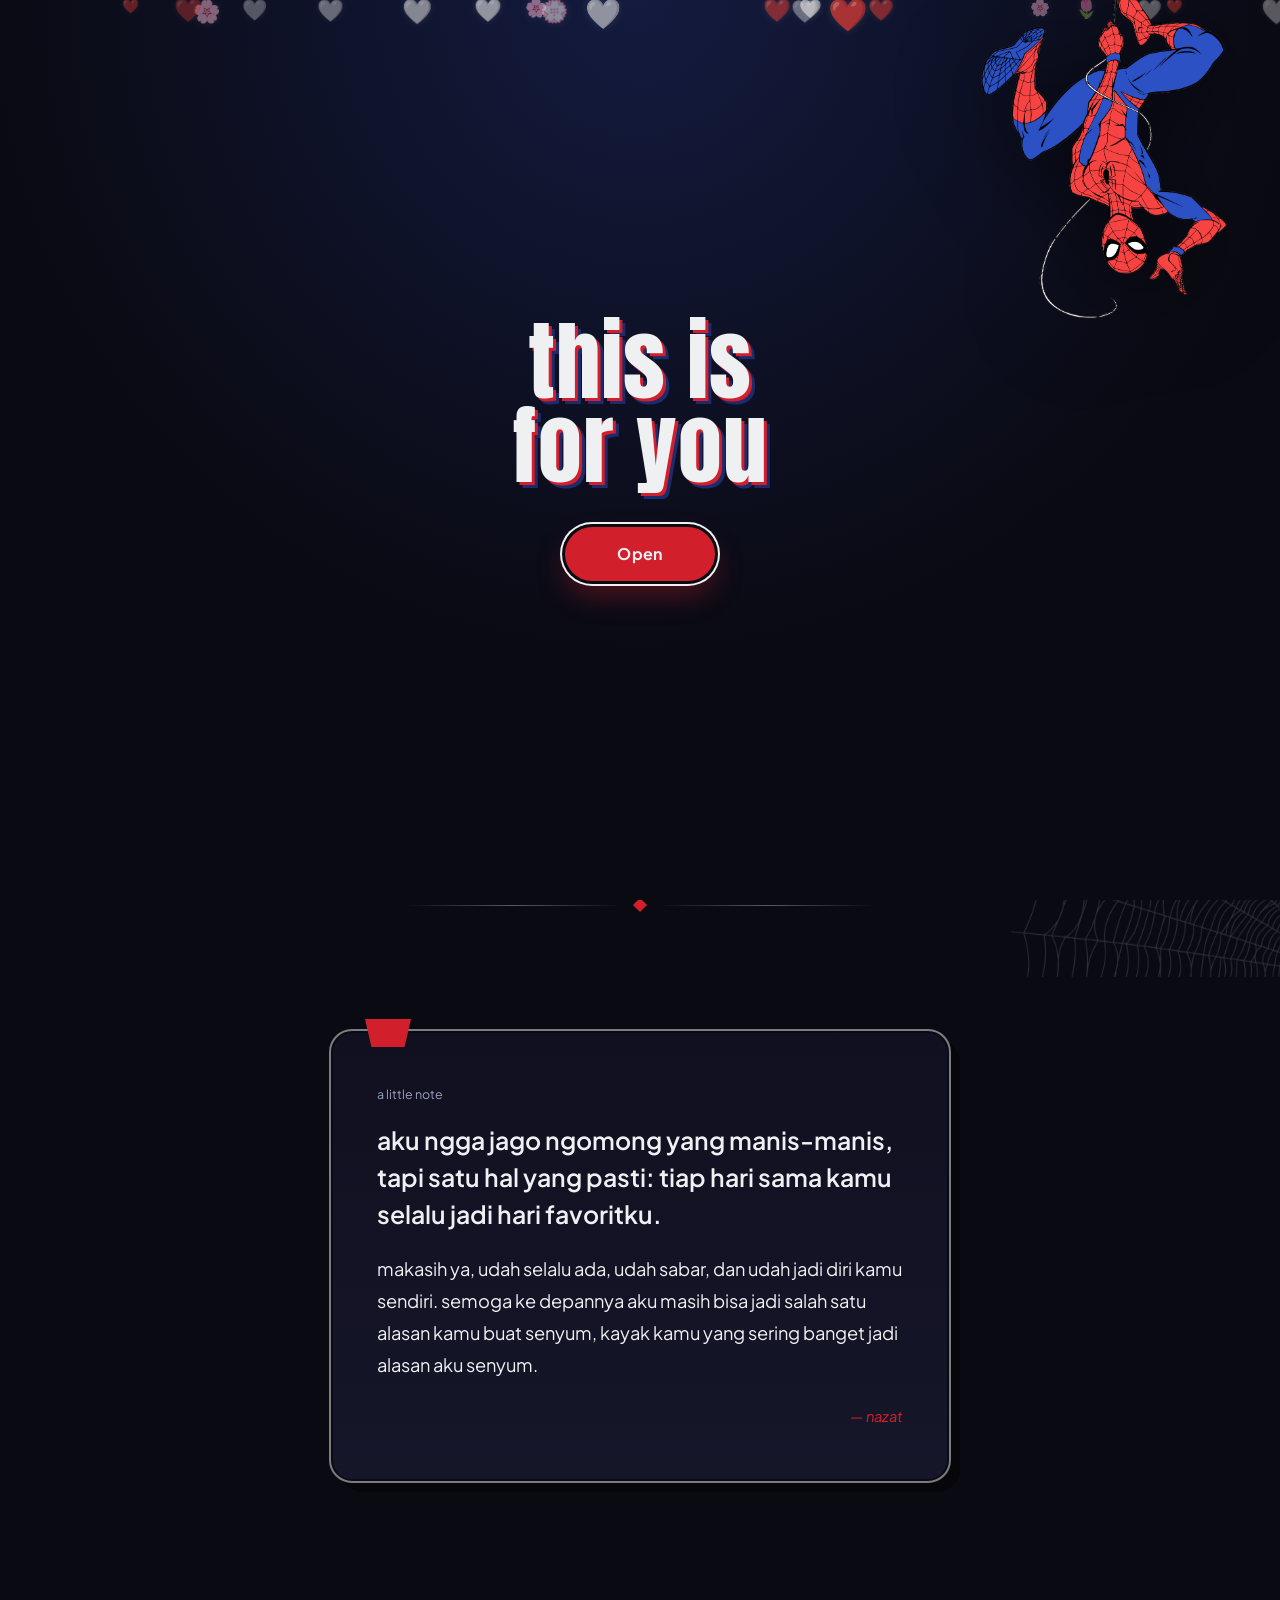
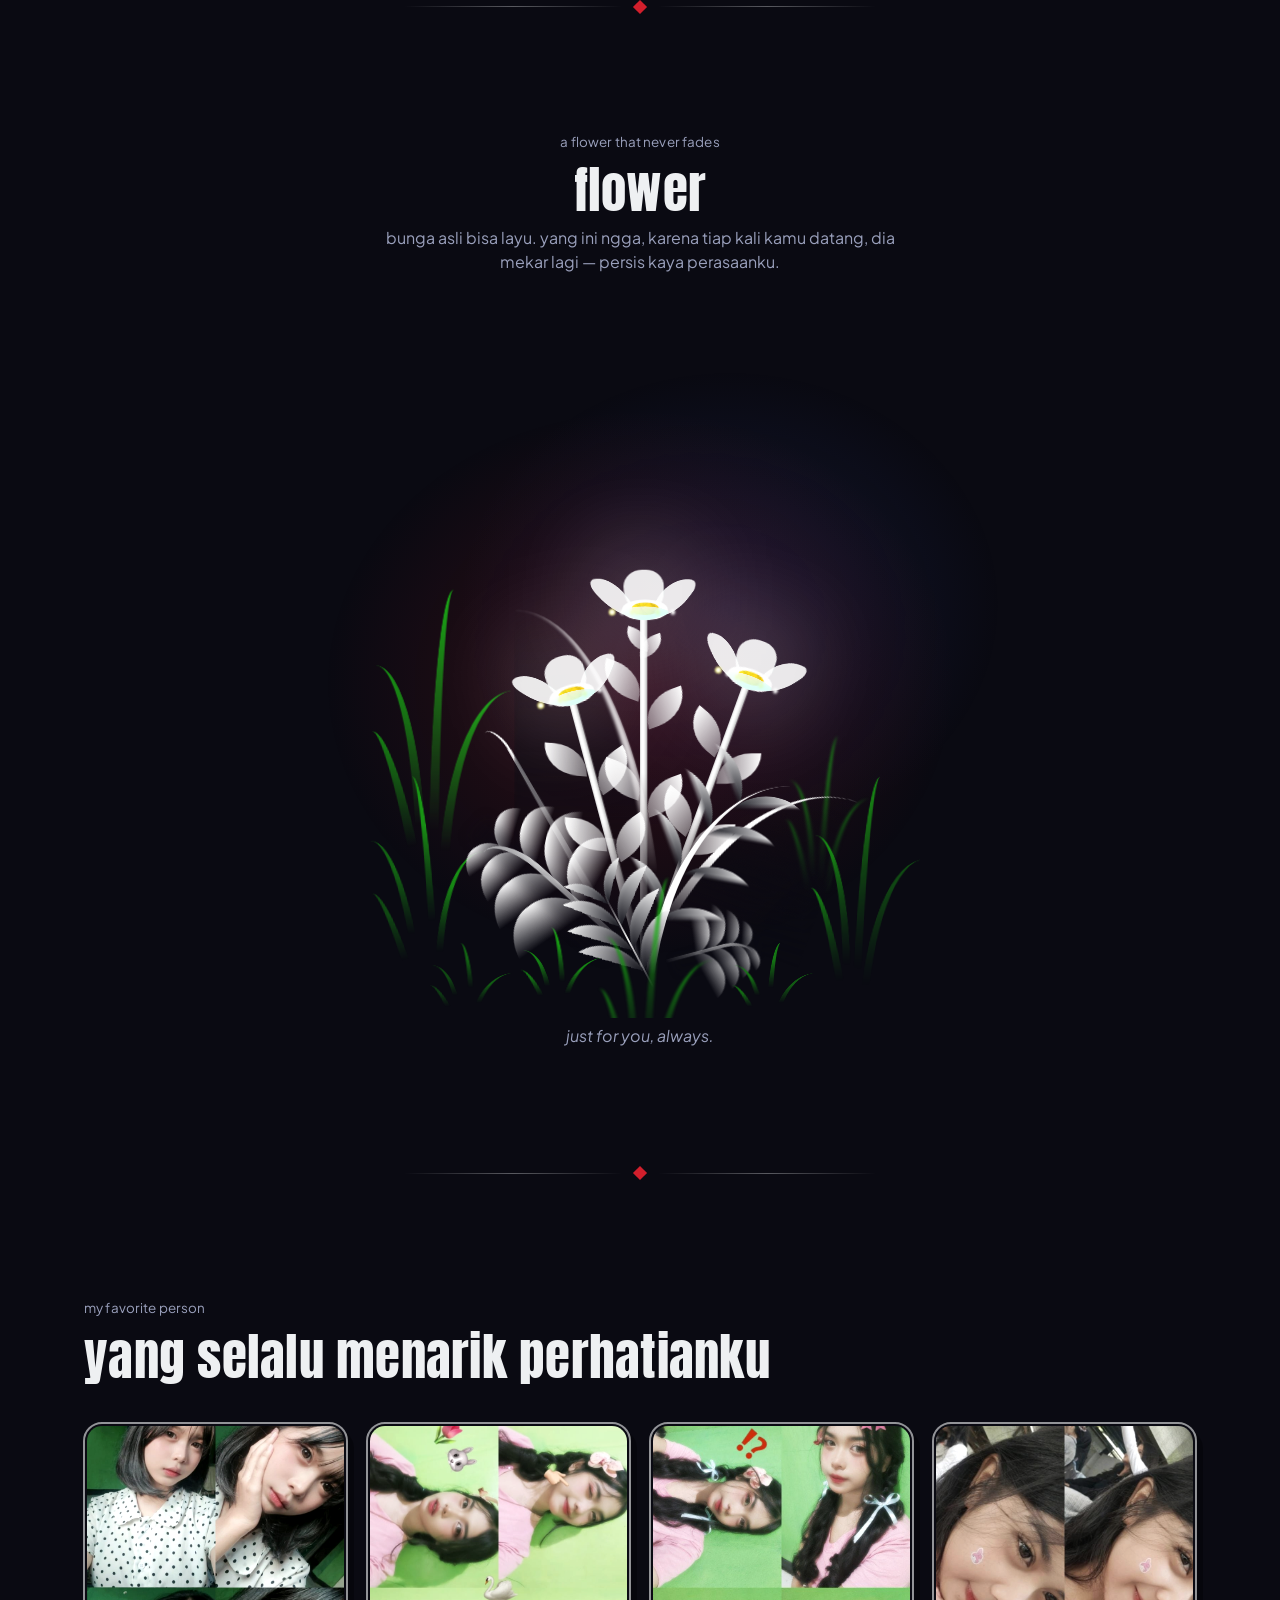
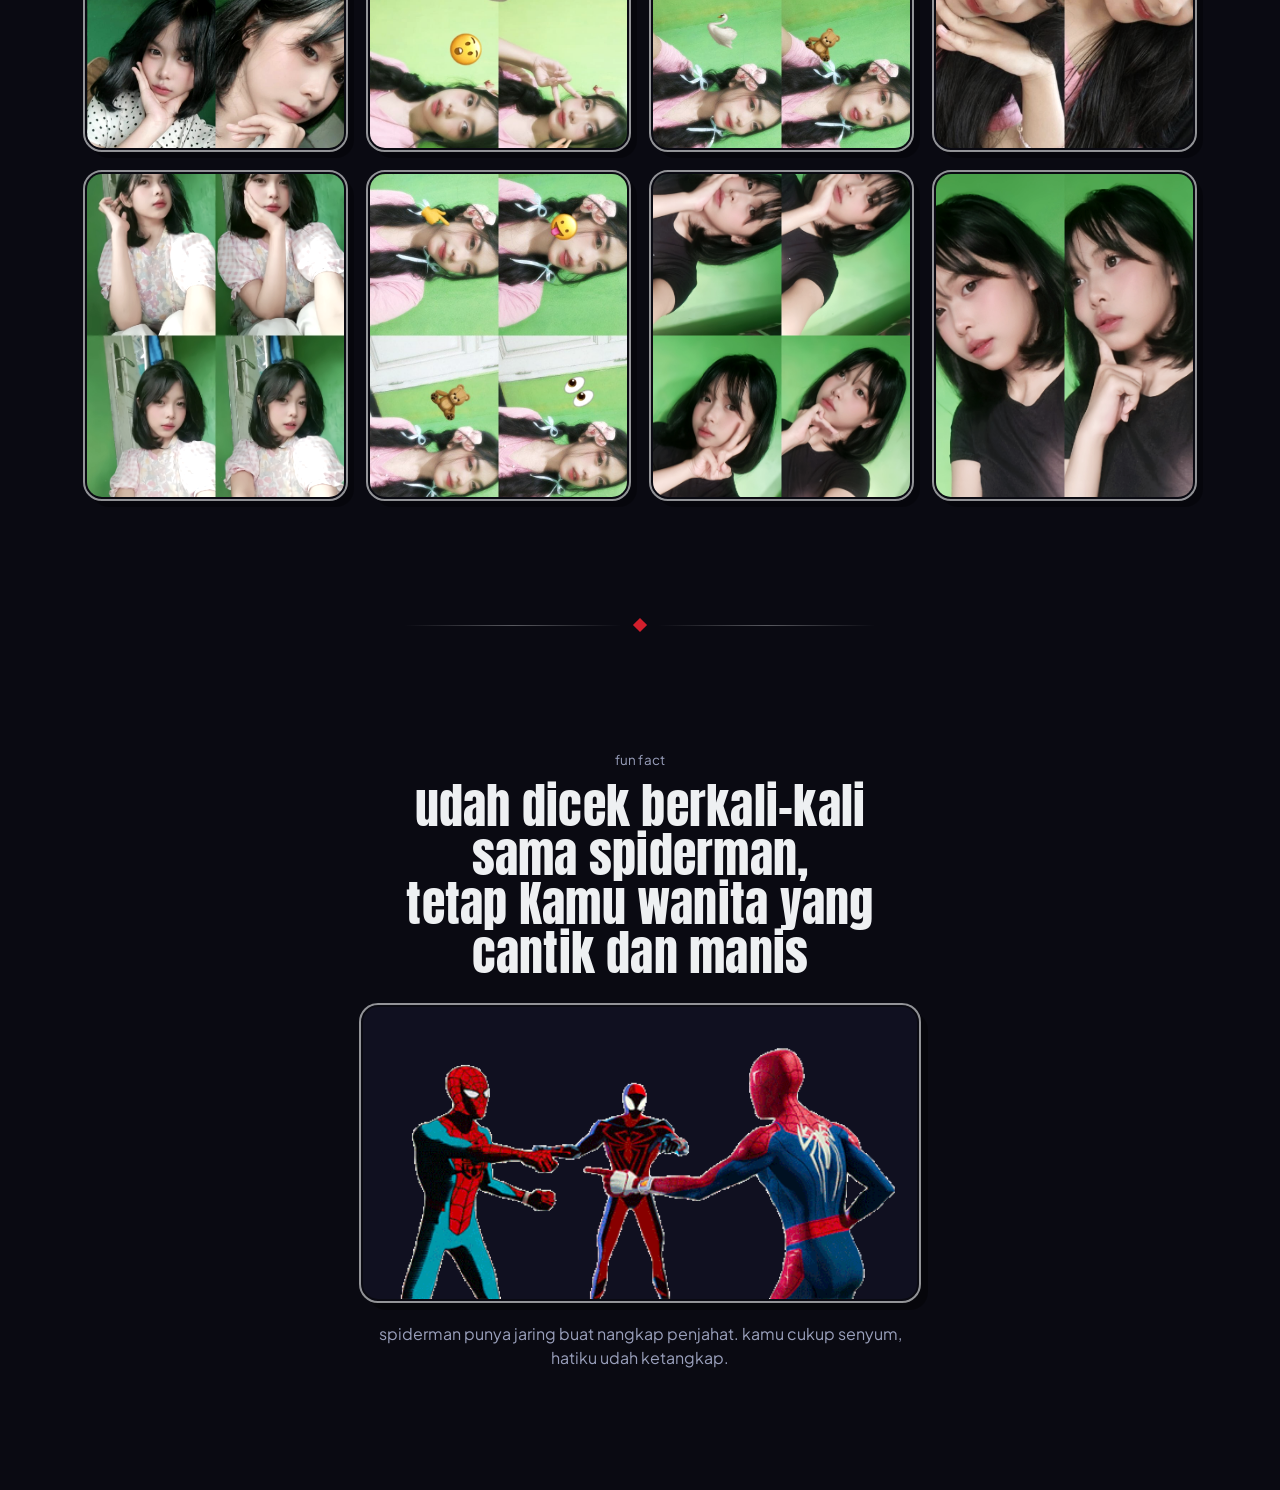
==== commit c61ab47f: "1" ====
--- a/index.html
+++ b/index.html
@@ -30,6 +30,9 @@
   <!-- Fixed comic halftone + film-grain texture over the whole page -->
   <div id="grain" aria-hidden="true"></div>
 
+  <!-- Aurora background: cahaya merah & biru yang bergerak pelan -->
+  <div id="aurora" aria-hidden="true"><i></i><i></i><i></i></div>
+
   <!-- corner web decorations, fixed to viewport -->
   <img class="corner-web corner-web--tl" src="images/spidey/web-corner.png" alt="" aria-hidden="true">
   <img class="corner-web corner-web--br" src="images/spidey/web-corner.png" alt="" aria-hidden="true">
--- a/css/style.css
+++ b/css/style.css
@@ -983,3 +983,123 @@
 
 /* ---- V4: layar "Open" setelah teks kecil dihapus ---- */
 .enter-title{ margin-bottom: 40px; line-height: .95; }
+
+
+/* ==========================================================================
+   V5 — BACKGROUND LEBIH HALUS + RESPONSIF + LIGHTBOX FIX
+   Semua animasi hanya pakai transform/opacity (dijalankan GPU, tidak patah-patah).
+   ========================================================================== */
+
+/* ---- aurora: 3 cahaya besar yang melayang pelan di belakang konten ---- */
+#aurora{
+  position: fixed; inset: 0; z-index: 0; pointer-events: none; overflow: hidden;
+  contain: strict;
+}
+#aurora i{
+  position: absolute; border-radius: 50%;
+  width: clamp(320px, 62vmax, 820px); aspect-ratio: 1;
+  filter: blur(clamp(50px, 9vmax, 110px));
+  opacity: .55; will-change: transform;
+  animation: aurora-drift 26s ease-in-out infinite alternate;
+}
+#aurora i:nth-child(1){
+  top: -18%; left: -14%;
+  background: radial-gradient(circle, rgba(210,31,44,.55), transparent 68%);
+}
+#aurora i:nth-child(2){
+  bottom: -22%; right: -16%;
+  background: radial-gradient(circle, rgba(51,70,158,.62), transparent 68%);
+  animation-duration: 32s; animation-delay: -9s;
+}
+#aurora i:nth-child(3){
+  top: 34%; left: 38%;
+  width: clamp(240px, 42vmax, 560px);
+  background: radial-gradient(circle, rgba(255,120,150,.22), transparent 68%);
+  animation-duration: 38s; animation-delay: -16s;
+}
+@keyframes aurora-drift{
+  0%  { transform: translate3d(0, 0, 0) scale(1); }
+  50% { transform: translate3d(7vw, 6vh, 0) scale(1.12); }
+  100%{ transform: translate3d(-6vw, 11vh, 0) scale(.96); }
+}
+
+/* lapisan dasar dibuat statis & ringan (dulu ada blend-mode yang berat di HP) */
+body::before{
+  background:
+    radial-gradient(circle at 18% 8%, rgba(210,31,44,0.10), transparent 42%),
+    radial-gradient(circle at 86% 78%, rgba(51,70,158,0.12), transparent 46%),
+    radial-gradient(circle, rgba(255,255,255,0.04) 1px, transparent 1.3px);
+  background-size: auto, auto, 15px 15px;
+}
+#grain{ inset: 0; mix-blend-mode: normal; opacity: .035; }
+
+
+/* ---- emoji jatuh: satu keyframe, tanpa margin-left (tidak memicu layout) ---- */
+.webbit.is-emoji{
+  left: var(--x, 50vw); top: 0; margin: 0;
+  opacity: var(--o, .5);
+  animation: petal-fall linear infinite;
+  animation-name: petal-fall;
+  will-change: transform;
+  filter: none;
+  text-shadow: 0 0 10px rgba(255,255,255,.18);
+}
+@keyframes petal-fall{
+  0%  { transform: translate3d(0, -12vh, 0) rotate(0deg); }
+  25% { transform: translate3d(var(--sway, 24px), 26vh, 0) rotate(calc(var(--spin, 16deg) * .5)); }
+  50% { transform: translate3d(calc(var(--sway, 24px) * -0.6), 52vh, 0) rotate(var(--spin, 16deg)); }
+  75% { transform: translate3d(calc(var(--sway, 24px) * .8), 80vh, 0) rotate(calc(var(--spin, 16deg) * 1.4)); }
+  100%{ transform: translate3d(0, 114vh, 0) rotate(calc(var(--spin, 16deg) * 2)); }
+}
+
+/* sudut jaring ikut bernapas pelan */
+.corner-web{ animation: web-breathe 9s ease-in-out infinite alternate; will-change: opacity; }
+@keyframes web-breathe{ from{ opacity: .10; } to{ opacity: .19; } }
+
+/* ---- HP: lebih ringan & pas di layar kecil ---- */
+@media (max-width: 720px){
+  #aurora i{ filter: blur(60px); opacity: .5; }
+  #aurora i:nth-child(3){ display: none; }
+  .corner-web{ animation: none; }
+}
+
+/* ---- layar ultra lebar / tablet landscape ---- */
+@media (min-width: 1400px){
+  #aurora i{ opacity: .6; }
+}
+
+/* ---- gerakan dikurangi: background diam, tetap cantik ---- */
+@media (prefers-reduced-motion: reduce){
+  #aurora i, .webbit, .corner-web{ animation: none !important; }
+  .webbit{ display: none; }
+}
+
+/* ---- galeri: reveal lebih halus (easing + tanpa lompat) ---- */
+.reveal{
+  transform: translate3d(0, 24px, 0);
+  transition: opacity .8s cubic-bezier(.22,.7,.2,1), transform .8s cubic-bezier(.22,.7,.2,1);
+  will-change: opacity, transform;
+}
+.reveal.in-view{ transform: translate3d(0,0,0); will-change: auto; }
+
+/* ---- LIGHTBOX FIX: foto pasti tampil + transisi halus ---- */
+#lightbox{
+  transition: opacity .35s cubic-bezier(.22,.7,.2,1), visibility .35s;
+  -webkit-backdrop-filter: blur(6px); backdrop-filter: blur(6px);
+  overscroll-behavior: contain; touch-action: pan-y;
+}
+#lb-img{
+  visibility: visible !important;
+  width: auto; height: auto;
+  max-width: min(94vw, 920px); max-height: 82vh; max-height: 82svh;
+  opacity: 0; transform: scale(.94) translate3d(0,8px,0);
+  transition: opacity .35s ease, transform .4s cubic-bezier(.22,.7,.2,1);
+  user-select: none; -webkit-user-drag: none;
+}
+#lightbox.open #lb-img{ opacity: 1; transform: none; }
+#lightbox.open #lb-img.is-loading{ opacity: .35; }
+.lb-btn{ transition: transform .2s ease, background .2s ease; }
+.lb-btn:active{ transform: scale(.92); }
+@media (max-width: 640px){
+  #lb-img{ max-height: 74vh; max-height: 74svh; }
+}
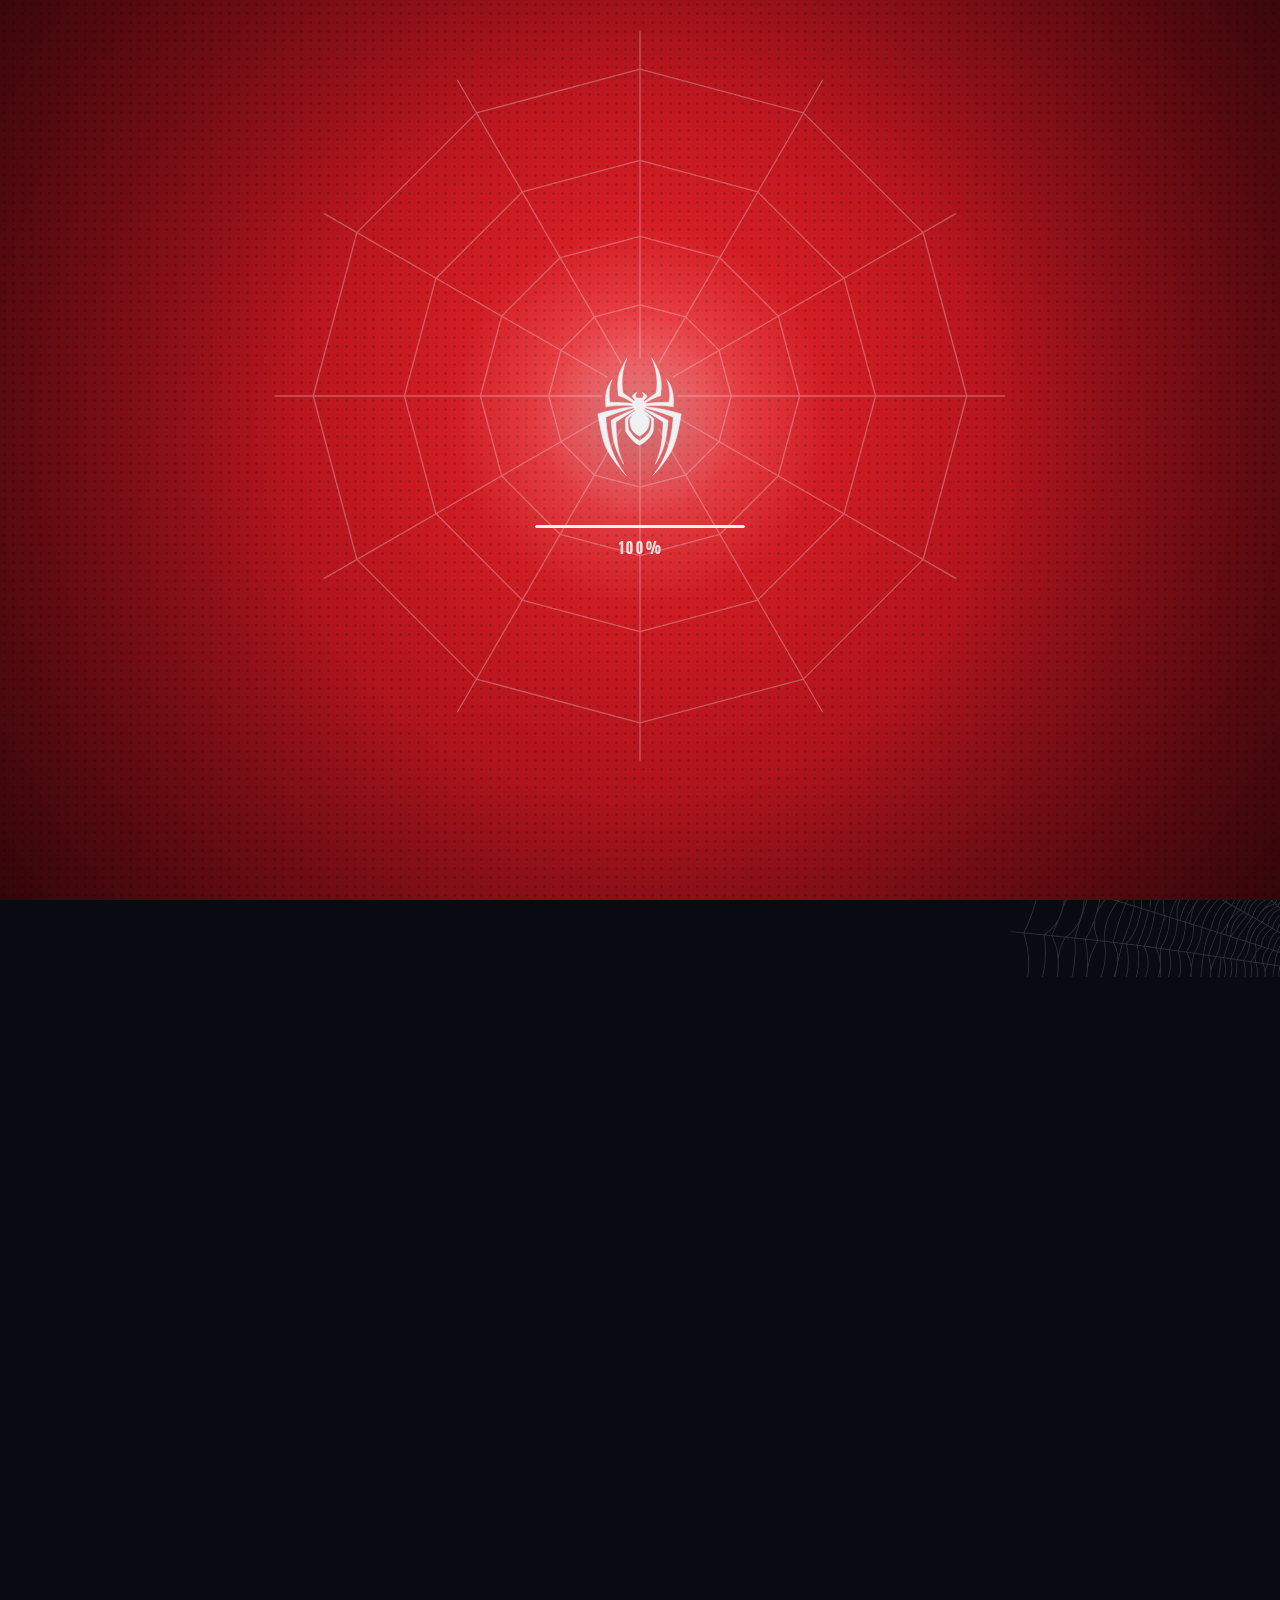
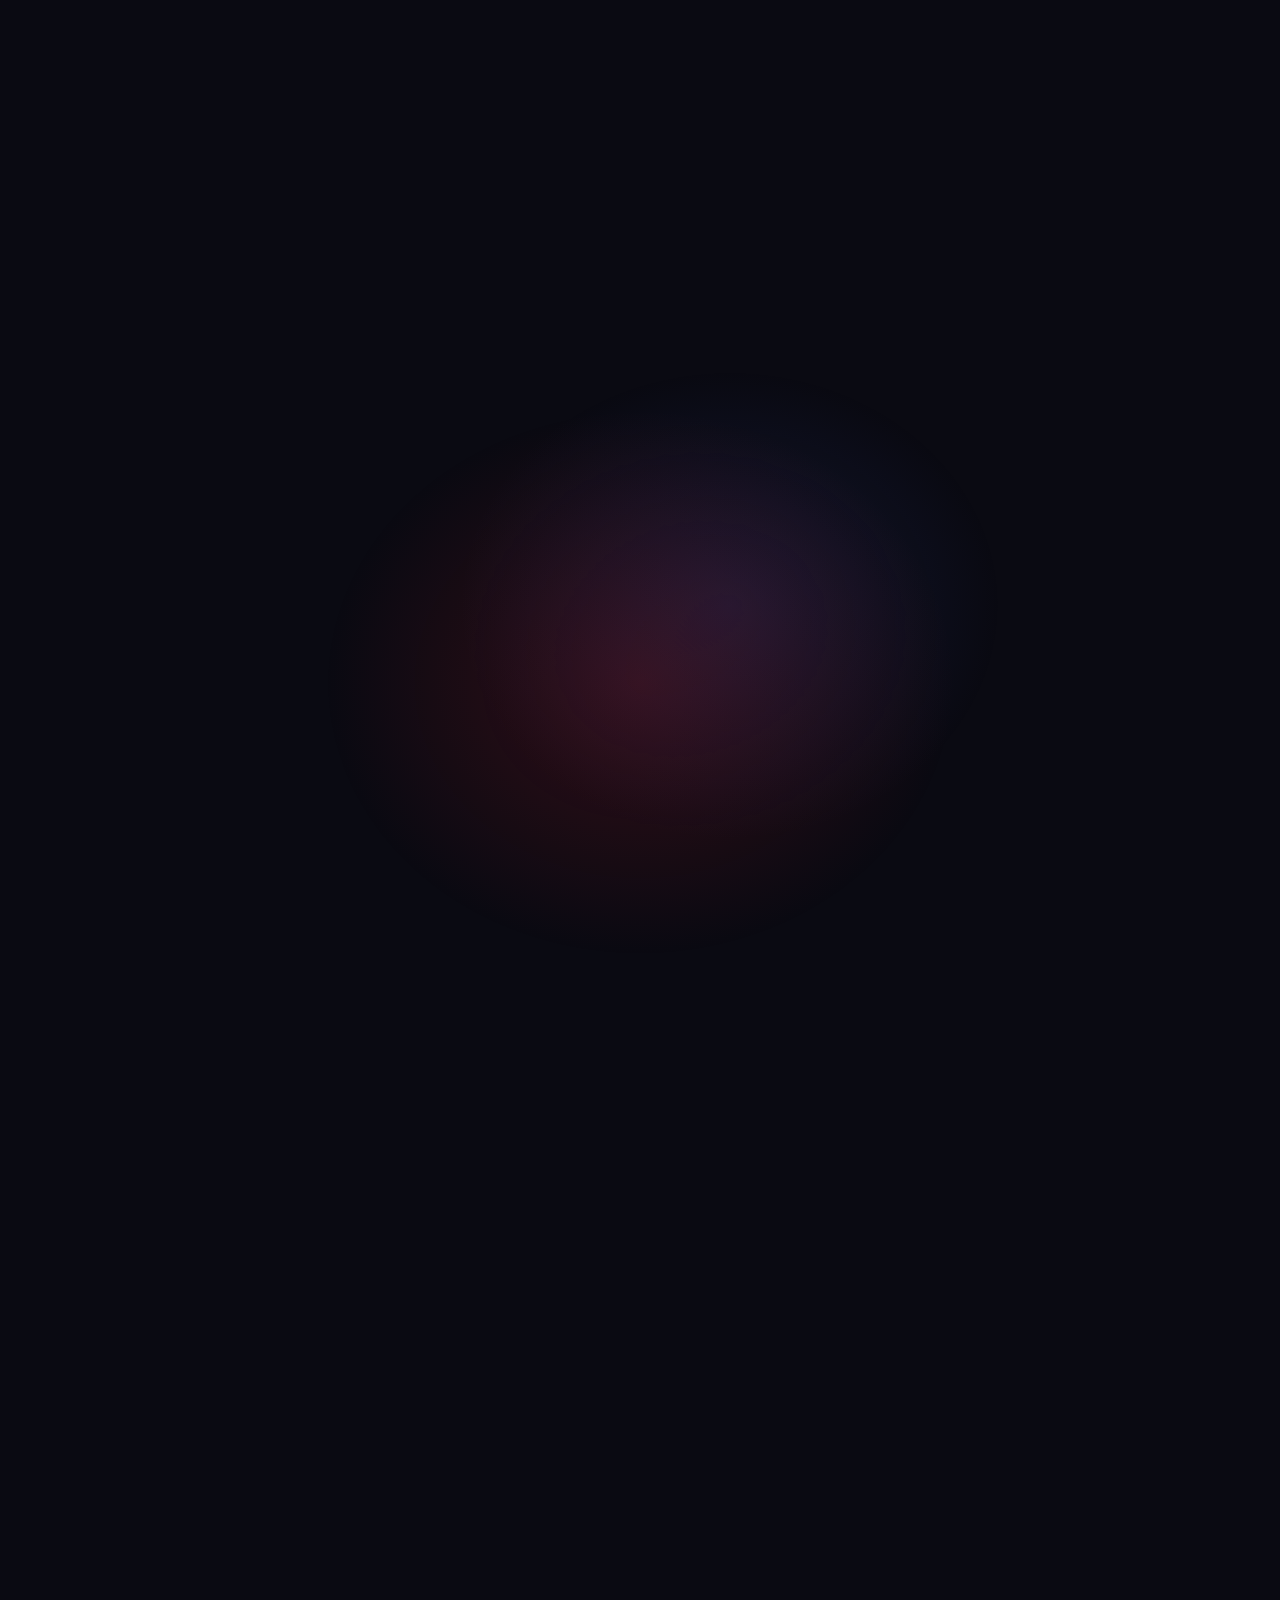
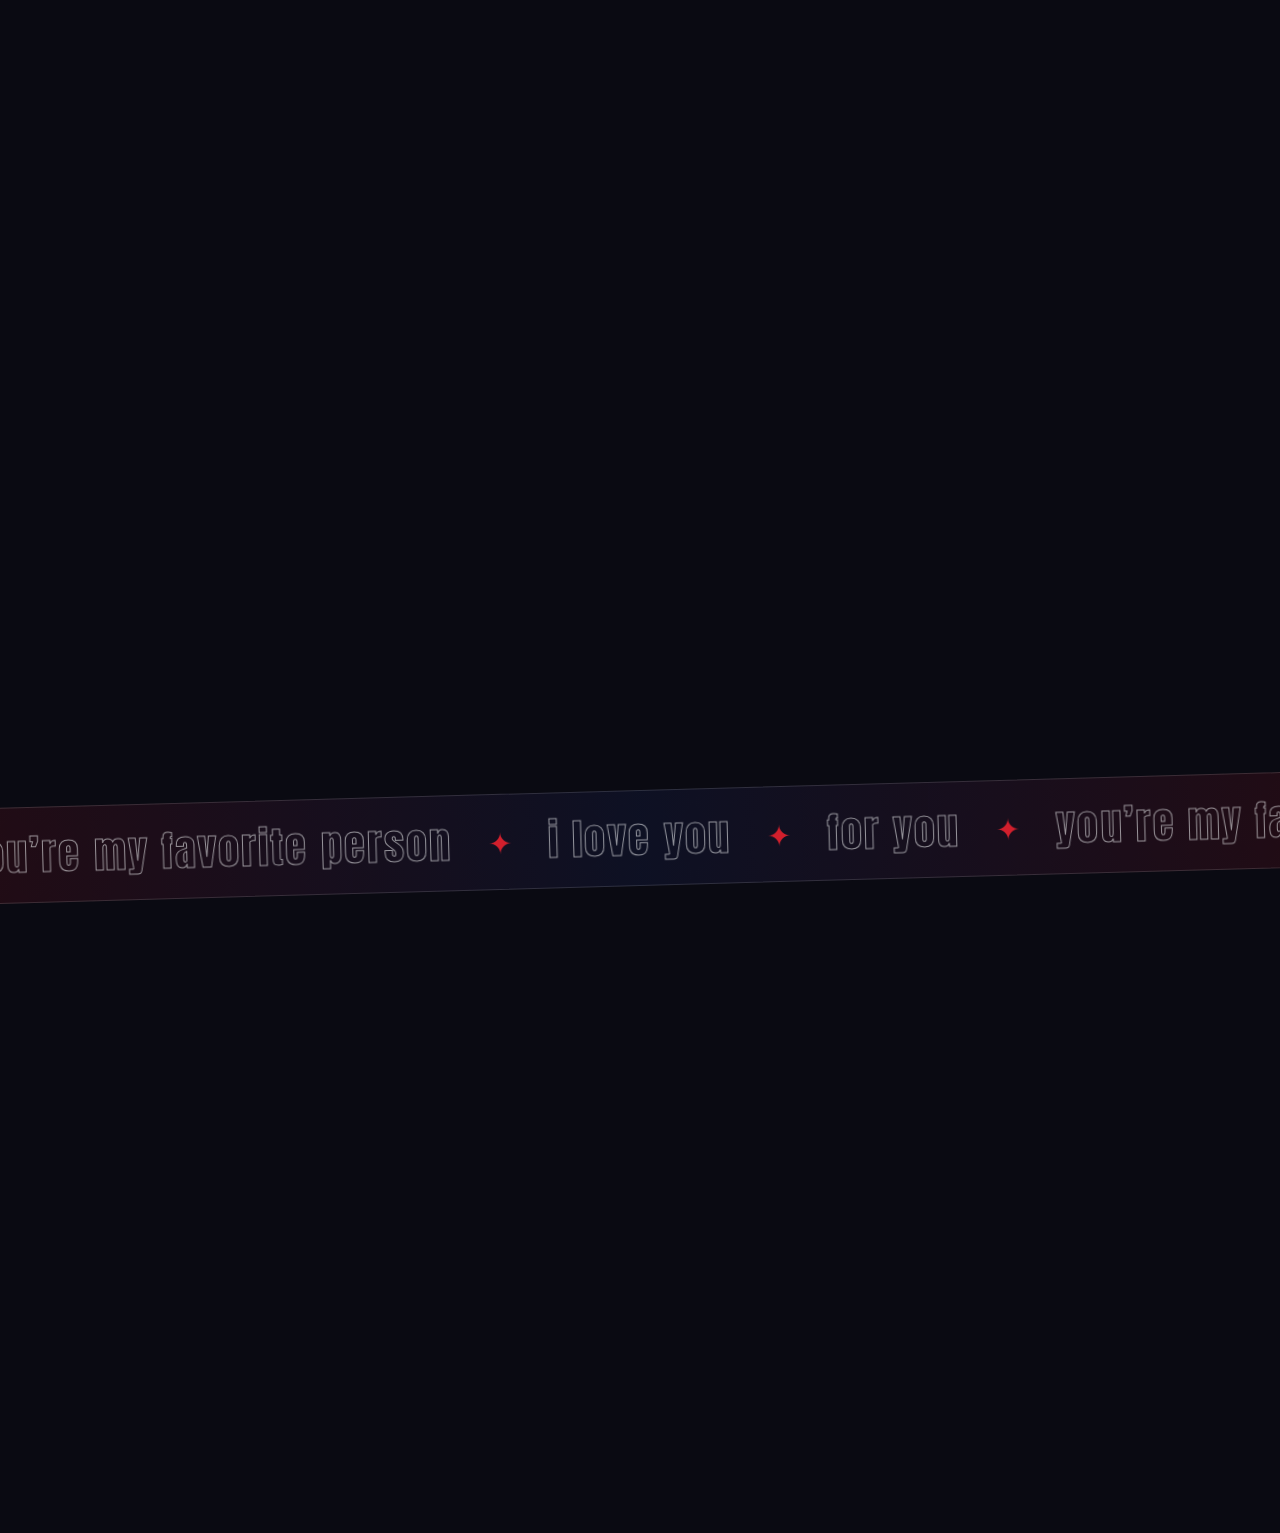
==== commit 40d5e396: "4" ====
--- a/index.html
+++ b/index.html
@@ -1,7 +1,13 @@
 <!DOCTYPE html>
-<html lang="id">
+<html lang="id" class="is-locked">
 <head>
 <meta charset="UTF-8">
+<script>
+  /* Setiap buka / refresh / tombol back: SELALU mulai dari awal (loader -> Open -> hero).
+     Tanpa ini browser mengembalikan posisi scroll lama, jadi efek di atas sudah "terpakai". */
+  try{ if('scrollRestoration' in history) history.scrollRestoration = 'manual'; }catch(e){}
+  window.scrollTo(0, 0);
+</script>
 <meta name="viewport" content="width=device-width, initial-scale=1.0, viewport-fit=cover">
 <meta name="theme-color" content="#0a0a12">
 <meta name="color-scheme" content="dark">
@@ -10,32 +16,62 @@
 <link rel="preconnect" href="https://fonts.googleapis.com">
 <link rel="preconnect" href="https://fonts.gstatic.com" crossorigin>
 <link href="https://fonts.googleapis.com/css2?family=Anton&family=Plus+Jakarta+Sans:ital,wght@0,400;0,500;0,600;0,700;1,500&display=swap" rel="stylesheet">
-<link rel="stylesheet" href="css/style.css">
+<link rel="stylesheet" href="css/style.css?v=20261024a">
 </head>
 <body>
 
+  <!-- Bentuk love & bunga (dipakai sebagai "cetakan" foto yang jatuh / muncul saat klik) -->
+  <svg width="0" height="0" style="position:absolute" aria-hidden="true" focusable="false">
+    <defs>
+      <clipPath id="clip-heart" clipPathUnits="objectBoundingBox">
+        <path d="M0.5,1 C0.12,0.7 0,0.45 0,0.28 C0,0.11 0.12,0 0.27,0 C0.37,0 0.45,0.06 0.5,0.16 C0.55,0.06 0.63,0 0.73,0 C0.88,0 1,0.11 1,0.28 C1,0.45 0.88,0.7 0.5,1 Z"/>
+      </clipPath>
+      <clipPath id="clip-flower" clipPathUnits="objectBoundingBox">
+        <circle cx="0.5" cy="0.2" r="0.2"/><circle cx="0.76" cy="0.35" r="0.2"/><circle cx="0.76" cy="0.65" r="0.2"/>
+        <circle cx="0.5" cy="0.8" r="0.2"/><circle cx="0.24" cy="0.65" r="0.2"/><circle cx="0.24" cy="0.35" r="0.2"/>
+        <circle cx="0.5" cy="0.5" r="0.24"/>
+      </clipPath>
+    </defs>
+  </svg>
+
+
   <div id="progress" aria-hidden="true"></div>
 
   <!-- SPIDER LOADING INTRO — plays once on load, then wipes away -->
   <section id="spider-loader" aria-hidden="true">
-    <svg class="spider-loader-svg" viewBox="0 0 96 96" fill="none" xmlns="http://www.w3.org/2000/svg">
-      <path class="spider-loader-path" pathLength="1" fill-rule="evenodd" clip-rule="evenodd"
+    <svg class="spider-loader-web" viewBox="-100 -100 200 200" fill="none" xmlns="http://www.w3.org/2000/svg">
+      <path class="web-spokes" pathLength="1" d="M0.0,-10.0 L0.0,-96.0 M5.0,-8.7 L48.0,-83.1 M8.7,-5.0 L83.1,-48.0 M10.0,0.0 L96.0,0.0 M8.7,5.0 L83.1,48.0 M5.0,8.7 L48.0,83.1 M0.0,10.0 L0.0,96.0 M-5.0,8.7 L-48.0,83.1 M-8.7,5.0 L-83.1,48.0 M-10.0,0.0 L-96.0,0.0 M-8.7,-5.0 L-83.1,-48.0 M-5.0,-8.7 L-48.0,-83.1"/>
+      <polygon pathLength="1" class="web-ring" style="--i:0" points="0.0,-24.0 12.0,-20.8 20.8,-12.0 24.0,0.0 20.8,12.0 12.0,20.8 0.0,24.0 -12.0,20.8 -20.8,12.0 -24.0,0.0 -20.8,-12.0 -12.0,-20.8"/><polygon pathLength="1" class="web-ring" style="--i:1" points="0.0,-42.0 21.0,-36.4 36.4,-21.0 42.0,0.0 36.4,21.0 21.0,36.4 0.0,42.0 -21.0,36.4 -36.4,21.0 -42.0,0.0 -36.4,-21.0 -21.0,-36.4"/><polygon pathLength="1" class="web-ring" style="--i:2" points="0.0,-62.0 31.0,-53.7 53.7,-31.0 62.0,0.0 53.7,31.0 31.0,53.7 0.0,62.0 -31.0,53.7 -53.7,31.0 -62.0,0.0 -53.7,-31.0 -31.0,-53.7"/><polygon pathLength="1" class="web-ring" style="--i:3" points="0.0,-86.0 43.0,-74.5 74.5,-43.0 86.0,0.0 74.5,43.0 43.0,74.5 0.0,86.0 -43.0,74.5 -74.5,43.0 -86.0,0.0 -74.5,-43.0 -43.0,-74.5"/>
+    </svg>
+
+    <div class="spider-loader-stage">
+      <span class="spider-loader-glow"></span>
+      <svg class="spider-loader-svg" viewBox="0 0 96 96" fill="none" xmlns="http://www.w3.org/2000/svg">
+        <path class="spider-loader-path" pathLength="1" fill-rule="evenodd" clip-rule="evenodd"
         d="M50.4431 44.6386L50.703 44.1559C53.3391 45.6906 59.4431 49.3762 62.7698 51.8416C62.745 53.9208 62.5247 59.401 61.8416 64.6881C61.5322 67.3243 60.2599 73.8589 57.646 78.9084C59.1435 76.9158 62.4876 71.3713 63.8836 65.1337C64.3663 63.3639 65.4653 58.0495 66 50.9505C63.1534 49.3045 56.1683 45.5223 51 43.5619L51.3713 42.7822C55.1955 43.8342 64.1287 46.5025 69.2673 48.7599C69.1559 51.4332 68.495 58.4505 66.7426 65.1337C65.8371 68.5866 63.3416 77.4753 56.2723 86C56.3697 85.8994 56.4882 85.78 56.6273 85.6398C58.1308 84.1248 62.0302 80.1956 67.5223 71.6312C70.2698 66.5446 72.0891 60.6782 74.3911 46.7178C68.9703 44.9728 61.5817 43.0421 51.594 42.0025L51.8911 41.4084C55.6039 41.2104 64.2772 41.0743 69.2673 42.1139C69.8366 38.3144 69.6312 29.4975 65.146 24.6262C66.1361 27.3366 67.9827 34.0569 66.5569 39.255C62.9307 39.2302 54.9431 39.3812 52.0025 40.1832L51.5198 39.552C53.698 38.2525 58.6708 35.5421 61.1361 35.0965C61.1442 35.0372 61.1523 34.9774 61.1605 34.9172C61.8684 29.7099 62.9799 21.5342 55.4554 11C57.2747 14.75 60.2153 23.802 58.3143 33.2772L50.9257 38.6609L50.3688 37.8812L52.6336 35.5421C52.2252 34.8738 51.0074 33.3812 49.4035 32.7574C50.1708 33.6733 51.2079 35.698 49.2178 36.4703H46.2846C45.4307 36.2475 44.198 35.1931 46.099 32.7574C45.3193 33.1163 43.604 34.1757 42.9802 35.5421L44.6881 37.5842L44.3168 38.3267L37.1881 33.3144C36.3465 29.6881 35.6584 20.1559 39.6386 11.0371C39.3184 11.6268 39.0101 12.189 38.7142 12.7287C34.6868 20.0738 32.9356 23.2677 34.1807 35.0965C35.5792 35.3936 39.3639 36.6856 43.3144 39.4777L43.0916 39.9604C39.7005 39.6386 32.0941 39.0619 28.797 39.3292C28.2277 36.6807 27.7054 30.0322 30.1708 24.6262C26.2723 30.1213 25.4926 34.1312 26.1609 42.2252C28.9703 41.6807 36.2896 40.755 43.0916 41.4084L43.3144 42.0025C38.3144 42.6337 26.8515 44.4604 21 46.7178C21.1638 47.5953 21.3229 48.4557 21.4788 49.2991C22.9129 57.0566 24.0818 63.3797 26.2723 68.3639C29.9854 75.5044 33.156 79.1728 37.0129 83.6354C37.6683 84.3937 38.3435 85.1749 39.0446 86C33.0668 77.7203 26.8738 67.3243 26.1609 48.7599C30.0965 47.1881 39.1931 43.7921 44.0941 42.7822L44.4282 43.5619C40.4183 45.2574 31.7673 49.0941 29.5396 50.8762C29.5642 51.2066 29.5884 51.5383 29.6127 51.8715C30.1759 59.5913 30.7984 68.1239 37.5965 78.9084C35.4802 74.2673 33.0891 68.9802 32.5842 51.8416C35.5173 49.8738 42.0446 45.5817 44.6881 44.1559L44.9851 44.6386C43.6485 45.4926 40.5446 47.6386 38.8218 49.3911C38.7104 50.1089 38.5545 52.7847 38.8218 57.745C40.0965 60.0594 43.6559 65.0668 47.6955 66.5817C49.7624 65.7401 54.4084 62.7946 56.4579 57.745C56.6188 56.5569 56.9035 53.2376 56.7549 49.4653C55.5173 48.3391 52.5223 45.797 50.4431 44.6386ZM40.5 49.5L43.5 47L41.5 50C41.5 55.5 43.3216 59.0567 47.8 60.8C53.0938 57.745 54 55 54 50L52 47L55.2 49.8C55.2951 52.3648 55.4229 53.7895 54.7 56.5C53.5 59.5 51.5 61.5 47.7 63.8C44 61.5 43 60 40.7 56.5C40.3164 53.5132 40.1274 51.9879 40.5 49.5Z"
         stroke-width="0.5" stroke-linecap="round" stroke-linejoin="round" />
-    </svg>
-    <span class="spider-loader-bar" aria-hidden="true"></span>
+      </svg>
+    </div>
+
+    <div class="spider-loader-meta">
+      <span class="spider-loader-bar"></span>
+      <span class="spider-loader-pct"><b id="loader-pct">0</b>%</span>
+    </div>
   </section>
   <!-- END SPIDER LOADING INTRO -->
 
   <!-- Fixed comic halftone + film-grain texture over the whole page -->
   <div id="grain" aria-hidden="true"></div>
 
+  <!-- Cahaya lembut yang mengikuti kursor (desktop) -->
+  <div id="cursor-glow" aria-hidden="true"></div>
+
   <!-- Aurora background: cahaya merah & biru yang bergerak pelan -->
   <div id="aurora" aria-hidden="true"><i></i><i></i><i></i></div>
 
   <!-- corner web decorations, fixed to viewport -->
-  <img class="corner-web corner-web--tl" src="images/spidey/web-corner.png" alt="" aria-hidden="true">
-  <img class="corner-web corner-web--br" src="images/spidey/web-corner.png" alt="" aria-hidden="true">
+  <img class="corner-web corner-web--tl" src="images/spidey/web-corner.webp" alt="" aria-hidden="true">
+  <img class="corner-web corner-web--br" src="images/spidey/web-corner.webp" alt="" aria-hidden="true">
 
   <!-- Falling web bits, sits behind everything -->
   <div id="webbits-container" aria-hidden="true"></div>
@@ -45,10 +81,16 @@
 
   <!-- Tap to enter overlay (needed so audio is allowed to play by the browser) -->
   <div id="enter-overlay">
+    <div class="enter-aura" aria-hidden="true"></div>
+    <img class="enter-web enter-web--tl" src="images/spidey/web-corner.webp" alt="" aria-hidden="true">
+    <img class="enter-web enter-web--br" src="images/spidey/web-corner.webp" alt="" aria-hidden="true">
     <div class="webbits-layer" id="webbits-intro" aria-hidden="true"></div>
-    <img class="enter-hang" src="images/spidey/spiderman-hanging.png" alt="" aria-hidden="true">
+    <img class="enter-hang" src="images/spidey/spiderman-hanging.webp" alt="" aria-hidden="true">
     <div class="enter-inner">
-      <h1 class="enter-title">this is<br>for you</h1>
+      <h1 class="enter-title" aria-label="this is for you">
+        <span class="el" aria-hidden="true"><span style="--i:0">this is</span></span>
+        <span class="el" aria-hidden="true"><span style="--i:1">for you</span></span>
+      </h1>
       <button id="enter-btn" type="button">
         <span>Open</span>
       </button>
@@ -57,29 +99,33 @@
 
   <!-- SECTION 1 — HERO / BERANDA -->
   <section id="beranda">
-    <img class="web-texture web-texture--hero" src="images/spidey/jaring.png" alt="" aria-hidden="true">
-
-    <div class="hero-frame">
-      <p class="eyebrow">a little something for you</p>
-      <h1 class="hero-title">out of everyone,<br>aku tetap<br>pilih kamu.</h1>
-      <p class="hero-sub">ngga ada alasan khusus. aku cuma pengen kamu tahu: you&rsquo;re my favorite person, i love you.</p>
-    </div>
-
-    <div class="mosaic" id="mosaic">
-      <figure class="mosaic-item mi-1"><div class="tile-inner"><img src="images/beranda/1.jpg" alt="" loading="lazy" fetchpriority="high"></div></figure>
-      <figure class="mosaic-item mi-2"><div class="tile-inner"><img src="images/beranda/2.jpg" alt="" loading="lazy"></div></figure>
-      <figure class="mosaic-item mi-3"><div class="tile-inner"><img src="images/beranda/3.jpg" alt="" loading="lazy"></div></figure>
-      <figure class="mosaic-item mi-4"><div class="tile-inner"><img src="images/beranda/4.jpg" alt="" loading="lazy"></div></figure>
-    </div>
-
-    <div class="scroll-cue">
+    <img class="web-texture web-texture--hero" src="images/spidey/jaring.webp" alt="" aria-hidden="true">
+
+    <div class="hero-frame" data-speed="0.05">
+      <p class="eyebrow hero-anim" style="--hd:.05s">a little something for you</p>
+      <h1 class="hero-title" aria-label="out of everyone, aku tetap pilih kamu.">
+        <span class="ln" aria-hidden="true"><span style="--i:0">out of everyone,</span></span>
+        <span class="ln" aria-hidden="true"><span style="--i:1">aku tetap</span></span>
+        <span class="ln" aria-hidden="true"><span class="hl" style="--i:2">pilih kamu.</span></span>
+      </h1>
+      <p class="hero-sub hero-anim" style="--hd:.75s">ngga ada alasan khusus. aku cuma pengen kamu tahu: you&rsquo;re my favorite person, i love you.</p>
+    </div>
+
+    <div class="mosaic" id="mosaic" data-speed="-0.06">
+      <figure class="mosaic-item mi-1"><div class="tile-inner"><img src="images/beranda/1.jpg" alt="" fetchpriority="high"></div></figure>
+      <figure class="mosaic-item mi-2"><div class="tile-inner"><img src="images/beranda/2.jpg" alt=""></div></figure>
+      <figure class="mosaic-item mi-3"><div class="tile-inner"><img src="images/beranda/3.jpg" alt=""></div></figure>
+      <figure class="mosaic-item mi-4"><div class="tile-inner"><img src="images/beranda/4.jpg" alt=""></div></figure>
+    </div>
+
+    <div class="scroll-cue hero-anim" style="--hd:1.1s">
       <span></span>
       <p>scroll pelan-pelan ya</p>
     </div>
   </section>
 
   <!-- decorative divider -->
-  <div class="divider" aria-hidden="true"><span></span><i></i><span></span></div>
+  <div class="divider reveal" aria-hidden="true"><span></span><i></i><span></span></div>
 
   <!-- SECTION 2 — SURAT / MESSAGE -->
   <section id="surat">
@@ -100,17 +146,17 @@
   </section>
 
   <!-- decorative divider -->
-  <div class="divider" aria-hidden="true"><span></span><i></i><span></span></div>
+  <div class="divider reveal" aria-hidden="true"><span></span><i></i><span></span></div>
 
   <!-- SECTION 2.5 — MAWAR 3D (bloom) -->
   <section id="mawar">
     <header class="mawar-heading reveal">
       <p class="eyebrow">a flower that never fades</p>
-      <h2>flower<br></h2>
+      <h2 data-split>flower</h2>
       <p class="mawar-sub">bunga asli bisa layu. yang ini ngga, karena tiap kali kamu datang, dia mekar lagi &mdash; persis kaya perasaanku.</p>
     </header>
 
-    <div class="flower-stage reveal" id="flowerStage">
+    <div class="flower-stage reveal" id="flowerStage" data-speed="0.05">
       <iframe
         src="flower-embed/index.html"
         title="Bunga mekar"
@@ -123,60 +169,73 @@
   </section>
 
   <!-- decorative divider -->
-  <div class="divider" aria-hidden="true"><span></span><i></i><span></span></div>
+  <div class="divider reveal" aria-hidden="true"><span></span><i></i><span></span></div>
 
   <!-- SECTION 3 — GALLERY -->
   <section id="galeri">
     <header class="galeri-heading reveal">
       <p class="eyebrow">my favorite person</p>
-      <h2>yang selalu menarik perhatianku</h2>
+      <h2 data-split>yang selalu menarik perhatianku</h2>
     </header>
 
     <div class="galeri-grid" id="galeri-grid">
       <figure class="foto-card reveal" style="--d:0s">
-        <div class="tile-inner"><img src="images/gallery/1.jpg" alt="" loading="lazy"></div>
+        <div class="tile-inner"><img src="images/gallery/1.jpg" alt="Foto 1" loading="lazy" decoding="async"></div>
       </figure>
 
       <figure class="foto-card reveal" style="--d:.1s">
-        <div class="tile-inner"><img src="images/gallery/2.jpg" alt="" loading="lazy"></div>
+        <div class="tile-inner"><img src="images/gallery/2.jpg" alt="Foto 2" loading="lazy" decoding="async"></div>
       </figure>
 
       <figure class="foto-card reveal" style="--d:.2s">
-        <div class="tile-inner"><img src="images/gallery/3.jpg" alt="" loading="lazy"></div>
+        <div class="tile-inner"><img src="images/gallery/3.jpg" alt="Foto 3" loading="lazy" decoding="async"></div>
       </figure>
 
       <figure class="foto-card reveal" style="--d:.3s">
-        <div class="tile-inner"><img src="images/gallery/4.jpg" alt="" loading="lazy"></div>
+        <div class="tile-inner"><img src="images/gallery/4.jpg" alt="Foto 4" loading="lazy" decoding="async"></div>
       </figure>
 
       <figure class="foto-card reveal" style="--d:.4s">
-        <div class="tile-inner"><img src="images/gallery/5.jpg" alt="" loading="lazy"></div>
+        <div class="tile-inner"><img src="images/gallery/5.jpg" alt="Foto 5" loading="lazy" decoding="async"></div>
       </figure>
 
       <figure class="foto-card reveal" style="--d:.5s">
-        <div class="tile-inner"><img src="images/gallery/6.jpg" alt="" loading="lazy"></div>
+        <div class="tile-inner"><img src="images/gallery/6.jpg" alt="Foto 6" loading="lazy" decoding="async"></div>
       </figure>
 
       <figure class="foto-card reveal" style="--d:.6s">
-        <div class="tile-inner"><img src="images/gallery/7.jpg" alt="" loading="lazy"></div>
+        <div class="tile-inner"><img src="images/gallery/7.jpg" alt="Foto 7" loading="lazy" decoding="async"></div>
       </figure>
 
       <figure class="foto-card reveal" style="--d:.7s">
-        <div class="tile-inner"><img src="images/gallery/8.jpg" alt="" loading="lazy"></div>
-      </figure>
-    </div>
-  </section>
-
-  <!-- decorative divider -->
-  <div class="divider" aria-hidden="true"><span></span><i></i><span></span></div>
+        <div class="tile-inner"><img src="images/gallery/8.jpg" alt="Foto 8" loading="lazy" decoding="async"></div>
+      </figure>
+    
+      <!-- Spider-Man "teleport" dari foto ke foto (aset: images/gallery/spidey-hop.webp) -->
+      <div class="spidey-hop" id="spidey-hop" aria-hidden="true">
+        <span class="tp-ring"></span><span class="tp-ring tp-ring--red"></span>
+        <img src="images/gallery/spidey-hop.webp" alt="" draggable="false">
+      </div>
+</div>
+  </section>
+
+  <!-- running text strip -->
+  <div class="marquee-wrap" aria-hidden="true">
+    <div class="marquee">
+      <div class="marquee-track">
+        <div class="mq-group"><span>you&rsquo;re my favorite person</span><b>&#10022;</b><span>i love you</span><b>&#10022;</b><span>for you</span><b>&#10022;</b><span>you&rsquo;re my favorite person</span><b>&#10022;</b><span>i love you</span><b>&#10022;</b><span>for you</span><b>&#10022;</b></div>
+        <div class="mq-group"><span>you&rsquo;re my favorite person</span><b>&#10022;</b><span>i love you</span><b>&#10022;</b><span>for you</span><b>&#10022;</b><span>you&rsquo;re my favorite person</span><b>&#10022;</b><span>i love you</span><b>&#10022;</b><span>for you</span><b>&#10022;</b></div>
+      </div>
+    </div>
+  </div>
 
   <!-- SECTION 4 — MEME MOMENT -->
   <section id="bukti">
     <div class="bukti-card reveal">
       <p class="eyebrow">fun fact</p>
-      <h2 class="bukti-title">udah dicek berkali-kali sama spiderman,<br>tetap Kamu wanita yang cantik dan manis</h2>
-      <div class="bukti-frame">
-        <img src="images/spidey/meme-its-you.gif" alt="Meme: ternyata dari dulu orangnya kamu" loading="lazy">
+      <h2 class="bukti-title" data-split>udah dicek berkali-kali sama spiderman,<br>tetap Kamu wanita yang cantik dan manis</h2>
+      <div class="bukti-frame" data-speed="-0.04">
+        <img src="images/spidey/meme-its-you.webp" alt="Meme: ternyata dari dulu orangnya kamu" loading="lazy">
       </div>
       <p class="bukti-caption">spiderman punya jaring buat nangkap penjahat. kamu cukup senyum, hatiku udah ketangkap.</p>
     </div>
@@ -191,40 +250,52 @@
     <p id="lb-count"></p>
   </div>
 
+  <!-- SIDE NAV (desktop) -->
+  <nav id="side-nav" aria-label="Navigasi bagian">
+    <button type="button" data-target="beranda" aria-label="Beranda"><span>beranda</span></button>
+    <button type="button" data-target="surat" aria-label="Surat"><span>surat</span></button>
+    <button type="button" data-target="mawar" aria-label="Bunga"><span>bunga</span></button>
+    <button type="button" data-target="galeri" aria-label="Galeri"><span>galeri</span></button>
+    <button type="button" data-target="bukti" aria-label="Penutup"><span>penutup</span></button>
+  </nav>
+
   <!-- FLOATING MUSIC PLAYER -->
   <div class="music-widget" id="music-widget">
     <div class="player-card" id="player-card">
+      <!-- Miles gantung & megang tepi atas kartu (aset: images/spidey/miles-swing.webp) -->
+      <img class="player-miles" src="images/spidey/miles-swing.webp" alt="" aria-hidden="true" draggable="false">
+
       <div class="player-cover">
         <img id="player-cover-img" src="images/music/cover.jpg" alt="Sampul lagu">
       </div>
 
-      <div class="player-body">
-        <div class="player-info">
-          <p class="player-title" id="player-title">Judul Lagu</p>
-          <div class="player-artist-row">
-            <p class="player-artist" id="player-artist">Nama Artis</p>
-            <span class="eq" aria-hidden="true"><span></span><span></span><span></span></span>
-          </div>
+      <div class="player-info">
+        <div class="player-status-row">
+          <span class="player-status" id="player-status">Paused</span>
+          <span class="eq" aria-hidden="true"><span></span><span></span><span></span></span>
         </div>
-
+        <p class="player-title" id="player-title">Judul Lagu</p>
+        <p class="player-artist" id="player-artist">Nama Artis</p>
+      </div>
+
+      <div class="player-bottom">
+        <button id="play-btn" type="button" aria-label="Putar / Jeda">
+          <svg id="icon-play" viewBox="0 0 24 24" aria-hidden="true"><path d="M8 5v14l11-7z"/></svg>
+          <svg id="icon-pause" viewBox="0 0 24 24" aria-hidden="true" style="display:none"><path d="M6 5h4v14H6zM14 5h4v14h-4z"/></svg>
+        </button>
         <div class="player-progress">
           <span class="time current" id="time-current">0:00</span>
-          <input type="range" id="seek" value="0" min="0" max="100" step="0.1" aria-label="Posisi lagu">
+          <div class="seek-wrap">
+            <input type="range" id="seek" value="0" min="0" max="100" step="0.1" aria-label="Posisi lagu">
+          </div>
           <span class="time duration" id="time-duration">0:00</span>
         </div>
-
-        <div class="player-controls">
-          <button id="play-btn" aria-label="Putar / Jeda">
-            <svg id="icon-play" viewBox="0 0 24 24"><path d="M8 5v14l11-7z"/></svg>
-            <svg id="icon-pause" viewBox="0 0 24 24" style="display:none"><path d="M6 5h4v14H6zM14 5h4v14h-4z"/></svg>
-          </button>
-        </div>
       </div>
     </div>
   </div>
 
   <audio id="audio" src="audio/song.mp3" preload="metadata" loop></audio>
 
-  <script src="js/main.js"></script>
+  <script src="js/main.js?v=20261024a"></script>
 </body>
 </html>
--- a/css/style.css
+++ b/css/style.css
@@ -172,10 +172,11 @@
 }
 
 /* ==========================================================================
-   SPIDER LOADING INTRO — logo digambar, terisi, lalu layar memudar halus
-   (tanpa geser/slide) dan layar "Buka" muncul pelan di baliknya
+   SPIDER LOADING INTRO (v6) — jaring muncul, logo digambar lalu menyala,
+   progres 0-100%, lalu layar memudar halus ke layar "Buka"
    ========================================================================== */
 #spider-loader{
+  --p: 0;
   position: fixed;
   inset: 0;
   z-index: 200;
@@ -183,28 +184,71 @@
   flex-direction: column;
   align-items: center;
   justify-content: center;
-  gap: 28px;
+  gap: 34px;
+  background: radial-gradient(circle at 50% 44%, #f0252b 0%, #b3141d 46%, #5d0b12 100%);
+  overflow: hidden;
+  transition: opacity 1s cubic-bezier(.4, 0, .2, 1), visibility 0s linear 1s;
+}
+#spider-loader::before{ /* titik halftone + vignette */
+  content: ""; position: absolute; inset: 0; pointer-events: none;
   background:
-    radial-gradient(circle at 50% 45%, #ea1d22 0%, #b3141d 45%, #6f0e15 100%);
-  overflow: hidden;
-  transition: opacity .9s cubic-bezier(.4, 0, .2, 1), visibility 0s linear .9s;
-}
-#spider-loader.is-done{
-  opacity: 0;
-  visibility: hidden;
+    radial-gradient(rgba(0,0,0,.16) 1px, transparent 1.6px) 0 0 / 9px 9px,
+    radial-gradient(circle at 50% 50%, transparent 45%, rgba(0,0,0,.45) 100%);
+}
+#spider-loader.is-done{ opacity: 0; visibility: hidden; pointer-events: none; }
+#spider-loader.is-hidden{ display: none; }
+
+/* jaring di belakang logo: digambar pelan, lalu berputar lambat */
+.spider-loader-web{
+  position: absolute; left: 50%; top: 44%;
+  width: min(135vmin, 760px); height: auto;
+  translate: -50% -50%;
+  overflow: visible;
+  stroke: var(--web); stroke-width: .35; stroke-linecap: round; stroke-linejoin: round;
+  opacity: .3;
+  animation: web-spin 60s linear infinite;
+}
+.web-spokes, .web-ring{
+  stroke-dasharray: 1; stroke-dashoffset: 1;
+  animation: web-draw 1.5s cubic-bezier(.45, 0, .2, 1) .1s forwards;
+}
+.web-ring{ animation-delay: calc(.35s + var(--i) * .22s); animation-duration: 1.3s; }
+@keyframes web-draw{ to{ stroke-dashoffset: 0; } }
+@keyframes web-spin{ to{ transform: rotate(360deg); } }
+
+/* panggung logo: dipisah biar bisa membesar halus saat keluar */
+.spider-loader-stage{
+  position: relative;
+  display: grid; place-items: center;
+  transition: transform 1s cubic-bezier(.4, 0, .2, 1);
+}
+#spider-loader.is-done .spider-loader-stage{ transform: scale(1.14); }
+
+.spider-loader-glow{
+  position: absolute; width: 280%; aspect-ratio: 1; border-radius: 50%;
+  background: radial-gradient(circle, rgba(255,255,255,.55) 0%, rgba(255,214,214,.18) 35%, transparent 65%);
+  opacity: 0; transform: scale(.6);
+  animation: glow-on 1.1s ease-out 1.9s forwards, glow-breathe 2.4s ease-in-out 3s infinite;
   pointer-events: none;
 }
-#spider-loader.is-hidden{ display: none; }
+@keyframes glow-on{ to{ opacity: .85; transform: scale(1); } }
+@keyframes glow-breathe{ 0%, 100%{ opacity: .85; transform: scale(1); } 50%{ opacity: .55; transform: scale(1.08); } }
 
 .spider-loader-svg{
-  width: min(30vw, 132px);
+  position: relative;
+  width: min(34vw, 150px);
   height: auto;
   overflow: visible;
-  filter: drop-shadow(0 8px 28px rgba(0,0,0,.35));
-  animation: spider-in .6s ease-out both;
-  transition: transform .9s cubic-bezier(.4, 0, .2, 1);
-}
-#spider-loader.is-done .spider-loader-svg{ transform: scale(1.18); }
+  filter: blur(0) drop-shadow(0 8px 28px rgba(0,0,0,.35));
+  animation:
+    spider-in .9s cubic-bezier(.2, .8, .2, 1) both,
+    spider-beat .9s ease-in-out 2.15s both;
+}
+@keyframes spider-in{
+  from{ opacity: 0; transform: scale(.85); filter: blur(8px) drop-shadow(0 8px 28px rgba(0,0,0,.35)); }
+  to  { opacity: 1; transform: scale(1);   filter: blur(0) drop-shadow(0 8px 28px rgba(0,0,0,.35)); }
+}
+@keyframes spider-beat{ 0%, 100%{ transform: scale(1); } 45%{ transform: scale(1.09); } }
 
 .spider-loader-path{
   fill: transparent;
@@ -214,21 +258,25 @@
   stroke-dasharray: 1;
   stroke-dashoffset: 1;
   animation:
-    spider-draw 1.5s cubic-bezier(.65, 0, .35, 1) .15s forwards,
-    spider-fill .7s ease 1.45s forwards;
-}
-@keyframes spider-in{
-  from{ opacity: 0; transform: scale(.92); }
-  to{ opacity: 1; transform: scale(1); }
+    spider-draw 1.7s cubic-bezier(.65, 0, .35, 1) .3s forwards,
+    spider-fill .8s ease 1.9s forwards;
 }
 @keyframes spider-draw{ to{ stroke-dashoffset: 0; } }
 @keyframes spider-fill{ to{ fill: var(--web); stroke-width: .3; } }
 
+/* progres: bar & angka digerakkan JS (--p) biar selalu sinkron */
+.spider-loader-meta{
+  position: relative;
+  display: flex; flex-direction: column; align-items: center; gap: 10px;
+  opacity: 0;
+  animation: meta-in .6s ease .5s forwards;
+}
+@keyframes meta-in{ to{ opacity: 1; } }
 .spider-loader-bar{
-  width: min(46vw, 180px);
+  width: min(52vw, 210px);
   height: 3px;
   border-radius: 3px;
-  background: rgba(238,240,242,.22);
+  background: rgba(238,240,242,.25);
   overflow: hidden;
   position: relative;
 }
@@ -236,18 +284,28 @@
   content: "";
   position: absolute; inset: 0;
   background: var(--web);
-  transform: scaleX(0);
+  border-radius: 3px;
+  transform: scaleX(var(--p));
   transform-origin: 0 50%;
-  animation: spider-bar 2.1s cubic-bezier(.4, 0, .2, 1) .1s forwards;
-}
-@keyframes spider-bar{ to{ transform: scaleX(1); } }
+}
+.spider-loader-pct{
+  font-family: var(--display);
+  font-size: .85rem; letter-spacing: .22em; padding-left: .22em;
+  color: rgba(238,240,242,.9);
+  font-variant-numeric: tabular-nums;
+}
+.spider-loader-pct b{ font-weight: 400; display: inline-block; min-width: 2.2ch; text-align: right; }
 
 @media (prefers-reduced-motion: reduce){
+  .spider-loader-web{ animation: none; opacity: .22; }
+  .web-spokes, .web-ring{ animation: none; stroke-dashoffset: 0; }
   .spider-loader-svg{ animation: none; }
   .spider-loader-path{ animation: none; stroke-dashoffset: 0; fill: var(--web); stroke-width: .3; }
-  .spider-loader-bar::after{ animation: none; transform: scaleX(1); }
-  #spider-loader, .spider-loader-svg{ transition-duration: .3s; }
-  #spider-loader.is-done .spider-loader-svg{ transform: none; }
+  .spider-loader-glow{ animation: none; opacity: .6; transform: none; }
+  .spider-loader-meta{ animation: none; opacity: 1; }
+  #spider-loader{ transition-duration: .3s; }
+  .spider-loader-stage{ transition: none; }
+  #spider-loader.is-done .spider-loader-stage{ transform: none; }
 }
 
 /* ==========================================================================
@@ -639,128 +697,151 @@
 }
 
 /* ==========================================================================
-   FLOATING MUSIC PLAYER
+   FLOATING MUSIC PLAYER (v5) — kotak kecil di kanan bawah, Miles gantung di tepi atas kartu
    ========================================================================== */
 .music-widget{
+  --miles: 72px;     /* ukuran Miles */
+  --lane: 52px;      /* ruang kosong di kanan kartu tempat Miles menjuntai */
   position: fixed;
-  right: 18px;
-  bottom: calc(18px + var(--safe-b));
+  right: calc(12px + env(safe-area-inset-right, 0px));
+  bottom: calc(12px + var(--safe-b));
   z-index: 40;
+  width: min(262px, calc(100vw - 24px));
   opacity: 0;
   transform: translateY(16px);
-  transition: opacity 0.5s ease, transform 0.5s ease;
+  transition: opacity .5s ease, transform .5s ease;
   pointer-events: none;
 }
-.music-widget.visible{
-  opacity: 1;
-  transform: translateY(0);
-  pointer-events: auto;
-}
+.music-widget.visible{ opacity: 1; transform: translateY(0); pointer-events: auto; }
 
 .player-card{
-  display: flex;
+  position: relative;
+  display: grid;
+  grid-template-columns: auto minmax(0, 1fr) var(--lane);
   align-items: center;
-  gap: 12px;
-  background: var(--ink-2);
-  border: var(--edge) solid var(--ink);
-  outline: 2px solid rgba(238,240,242,0.55);
-  outline-offset: -1px;
-  border-radius: 16px;
-  padding: 10px 14px 10px 10px;
-  box-shadow: 6px 6px 0 rgba(0,0,0,0.4);
-  max-width: 340px;
-}
+  gap: 10px 12px;
+  padding: 14px 14px 12px 14px;
+  background:
+    radial-gradient(rgba(238,240,242,.07) 1px, transparent 1.6px) 0 0 / 9px 9px,
+    linear-gradient(160deg, rgba(28,43,107,.6), rgba(16,16,32,.96) 58%);
+  -webkit-backdrop-filter: blur(12px); backdrop-filter: blur(12px);
+  border: 2px solid rgba(238,240,242,.3);
+  border-radius: 18px;
+  box-shadow: 0 10px 28px rgba(0,0,0,.45);
+  transition: box-shadow .4s ease, border-color .4s ease;
+}
+.music-widget.playing .player-card{ border-color: rgba(210,31,44,.75); box-shadow: 0 10px 28px rgba(0,0,0,.45), 0 0 22px rgba(210,31,44,.25); }
+
+/* Miles: tangannya megang tepi atas kartu, badannya menjuntai di kanan; goyang pas lagu jalan */
+.player-miles{
+  position: absolute;
+  top: -16px; right: 4px;
+  width: var(--miles); height: var(--miles);
+  z-index: 3;
+  transform-origin: 56% 10%;   /* poros = tangan yang megang */
+  pointer-events: none; user-select: none; -webkit-user-drag: none;
+  filter: saturate(.5) brightness(.85) drop-shadow(0 2px 3px rgba(0,0,0,.55));
+  transition: filter .4s ease;
+}
+.music-widget.playing .player-miles{ filter: drop-shadow(0 2px 3px rgba(0,0,0,.55)); animation: miles-hang 2.6s ease-in-out infinite; }
+@keyframes miles-hang{ 0%, 100%{ transform: rotate(-6deg); } 50%{ transform: rotate(6deg); } }
+
+/* foto (images/music/cover.jpg) */
 .player-cover{
-  flex: none;
-  width: 44px; height: 44px;
-  border-radius: 10px;
+  position: relative;
+  width: 52px; height: 52px;
+  border-radius: 14px;
   overflow: hidden;
   border: 2px solid var(--red);
-}
-.player-cover img{ width: 100%; height: 100%; object-fit: cover; }
-
-.player-body{ display: flex; flex-direction: column; gap: 6px; min-width: 0; flex: 1; }
-.player-info{ display: flex; flex-direction: column; gap: 2px; min-width: 0; }
+  background: linear-gradient(145deg, var(--blue-2), var(--blue) 60%, var(--ink-2));
+  box-shadow: 3px 3px 0 rgba(0,0,0,.45);
+}
+.player-cover::before{ content: "\266A"; position: absolute; inset: 0; display: grid; place-items: center; font-size: 1.4rem; color: rgba(238,240,242,.35); }
+.player-cover img{ position: relative; width: 100%; height: 100%; object-fit: cover; display: block; }
+
+.player-info{ display: flex; flex-direction: column; gap: 1px; min-width: 0; }
+.player-status-row{ display: flex; align-items: center; gap: 6px; height: 13px; }
+.player-status{
+  font-family: var(--display); font-size: .66rem; letter-spacing: .1em; text-transform: uppercase;
+  color: var(--muted); transition: color .3s ease; white-space: nowrap;
+}
+.music-widget.playing .player-status{ color: var(--spark); }
 .player-title{
-  margin: 0;
-  font-size: 0.86rem;
-  font-weight: 700;
-  color: var(--web);
-  white-space: nowrap;
-  overflow: hidden;
-  text-overflow: ellipsis;
-}
-.player-artist-row{ display: flex; align-items: center; gap: 8px; min-width: 0; }
-.player-artist{
-  margin: 0;
-  font-size: 0.74rem;
-  color: var(--muted);
-  white-space: nowrap;
-  overflow: hidden;
-  text-overflow: ellipsis;
-}
-.eq{ display: none; align-items: flex-end; gap: 2px; height: 10px; flex: none; }
+  margin: 1px 0 0; font-size: .9rem; font-weight: 800; line-height: 1.25; color: var(--web);
+  white-space: nowrap; overflow: hidden; text-overflow: ellipsis;
+}
+.player-artist{ margin: 0; font-size: .74rem; color: var(--muted); white-space: nowrap; overflow: hidden; text-overflow: ellipsis; }
+.eq{ display: none; align-items: flex-end; gap: 2px; height: 9px; flex: none; }
 .music-widget.playing .eq{ display: inline-flex; }
-.eq span{
-  width: 3px; background: var(--red); border-radius: 2px;
-  animation: eq-bounce 1s ease-in-out infinite;
-}
-.eq span:nth-child(1){ height: 5px; animation-delay: 0s; }
-.eq span:nth-child(2){ height: 10px; animation-delay: 0.15s; }
-.eq span:nth-child(3){ height: 7px; animation-delay: 0.3s; }
-@keyframes eq-bounce{
-  0%, 100%{ transform: scaleY(0.4); }
-  50%{ transform: scaleY(1); }
-}
-
-.player-progress{ display: flex; align-items: center; gap: 8px; }
-.time{ font-size: 0.66rem; color: var(--muted); flex: none; font-variant-numeric: tabular-nums; }
-#seek{
-  flex: 1;
-  appearance: none;
-  height: 3px;
-  border-radius: 2px;
-  background: rgba(238,240,242,0.2);
-  outline: none;
-  cursor: pointer;
-}
-#seek::-webkit-slider-thumb{
-  appearance: none;
-  width: 11px; height: 11px;
+.eq span{ width: 3px; background: var(--spark); border-radius: 2px; animation: eq-bounce 1s ease-in-out infinite; }
+.eq span:nth-child(1){ height: 4px; animation-delay: 0s; }
+.eq span:nth-child(2){ height: 9px; animation-delay: .15s; }
+.eq span:nth-child(3){ height: 6px; animation-delay: .3s; }
+@keyframes eq-bounce{ 0%, 100%{ transform: scaleY(.4); } 50%{ transform: scaleY(1); } }
+
+/* baris bawah: tombol play + progress */
+.player-bottom{ grid-column: 1 / -1; display: flex; align-items: center; gap: 10px; }
+#play-btn{
+  flex: none;
+  appearance: none; border: none; cursor: pointer;
+  width: 38px; height: 38px; padding: 0;
   border-radius: 50%;
   background: var(--red);
-  cursor: pointer;
-  border: 2px solid var(--web);
-}
-#seek::-moz-range-thumb{
-  width: 11px; height: 11px;
-  border-radius: 50%;
-  background: var(--red);
-  cursor: pointer;
-  border: 2px solid var(--web);
-}
-
-.player-controls{ flex: none; }
-#play-btn{
-  appearance: none;
-  border: none;
-  cursor: pointer;
-  width: 36px; height: 36px;
-  border-radius: 50%;
-  background: var(--red);
-  color: var(--web);
-  display: flex;
-  align-items: center;
-  justify-content: center;
-  transition: transform 0.2s ease;
-}
-#play-btn:hover{ transform: scale(1.06); }
+  display: grid; place-items: center;
+  box-shadow: 0 0 0 2px var(--ink), 0 0 0 3.5px rgba(238,240,242,.7);
+  transition: transform .2s ease, background .2s ease;
+}
+#play-btn:hover{ transform: scale(1.06); background: #e22a37; }
+#play-btn:active{ transform: scale(.94); }
 #play-btn svg{ width: 18px; height: 18px; fill: var(--web); }
 
+.player-progress{ flex: 1; min-width: 0; display: flex; align-items: center; gap: 6px; }
+.time{ font-size: .64rem; color: var(--muted); flex: none; min-width: 2.3em; font-variant-numeric: tabular-nums; }
+.time.duration{ text-align: right; }
+.seek-wrap{ --p: 0; --pct: calc(var(--p) * 100%); position: relative; flex: 1; min-width: 0; height: 24px; }
+#seek{
+  position: absolute; inset: 0; width: 100%; height: 100%; margin: 0;
+  appearance: none; -webkit-appearance: none;
+  background: transparent; outline: none; cursor: pointer;
+  touch-action: pan-y;
+}
+#seek::-webkit-slider-runnable-track{
+  height: 4px; border-radius: 2px;
+  background: linear-gradient(90deg, var(--red) var(--pct), rgba(238,240,242,.22) var(--pct));
+}
+#seek::-moz-range-track{ height: 4px; border-radius: 2px; background: rgba(238,240,242,.22); }
+#seek::-moz-range-progress{ height: 4px; border-radius: 2px; background: var(--red); }
+#seek::-webkit-slider-thumb{
+  appearance: none; -webkit-appearance: none;
+  width: 13px; height: 13px; margin-top: -4.5px;
+  border-radius: 50%; background: var(--red); border: 2px solid var(--web);
+  transition: transform .15s ease;
+}
+#seek::-moz-range-thumb{ width: 9px; height: 9px; border-radius: 50%; background: var(--red); border: 2px solid var(--web); }
+#seek:active::-webkit-slider-thumb{ transform: scale(1.3); }
+
+#play-btn:focus-visible, #seek:focus-visible{ outline: 3px solid var(--spark); outline-offset: 3px; }
+
+/* ---- desktop: kartu sedikit lebih lega ---- */
+@media (min-width: 521px){
+  .music-widget{ --miles: 88px; --lane: 62px; right: 20px; bottom: calc(20px + var(--safe-b)); width: 352px; }
+  .player-card{ gap: 14px 16px; padding: 18px 18px 16px 18px; border-radius: 22px; }
+  .player-cover{ width: 64px; height: 64px; border-radius: 16px; }
+  .player-title{ font-size: 1.02rem; }
+  .player-artist{ font-size: .8rem; }
+  #play-btn{ width: 42px; height: 42px; }
+  .time{ font-size: .7rem; }
+}
 @media (max-width: 520px){
-  .music-widget{ left: 12px; right: 12px; }
-  .player-card{ max-width: none; }
-  #bukti{ padding-bottom: 132px; }
+  #bukti{ padding-bottom: 120px; }
+}
+@media (max-width: 340px){
+  .music-widget{ --miles: 60px; --lane: 42px; }
+  .player-cover{ width: 46px; height: 46px; }
+}
+
+@media (prefers-reduced-motion: reduce){
+  .music-widget.playing .player-miles, .eq span{ animation: none; }
 }
 
 /* ==========================================================================
@@ -885,19 +966,6 @@
 .bukti-title{ font-size: clamp(2rem, 6vw, 3rem); }
 .bukti-caption{ font-size: 1rem; }
 
-/* ---- player: lebih rapi & tidak nabrak konten ---- */
-.player-card{
-  background: rgba(16,16,32,.9);
-  -webkit-backdrop-filter: blur(10px); backdrop-filter: blur(10px);
-}
-#play-btn{ width: 40px; height: 40px; }
-@media (max-width: 520px){
-  .music-widget{ left: 12px; right: 12px; bottom: calc(12px + var(--safe-b)); }
-  .player-card{ padding: 8px 12px 8px 8px; border-radius: 14px; box-shadow: 4px 4px 0 rgba(0,0,0,.4); }
-  .player-cover{ width: 40px; height: 40px; }
-  #bukti{ padding-bottom: clamp(64px, 10vw, 120px); }
-}
-
 /* ---- lightbox ---- */
 #lightbox{
   position: fixed; inset: 0; z-index: 80; display: grid; place-items: center;
@@ -942,8 +1010,8 @@
   width: min(100%, 560px);
   background: transparent; border: 0; border-radius: 0; box-shadow: none;
   overflow: visible;
-  -webkit-mask-image: radial-gradient(ellipse 70% 66% at 50% 50%, #000 58%, transparent 100%);
-          mask-image: radial-gradient(ellipse 70% 66% at 50% 50%, #000 58%, transparent 100%);
+  -webkit-mask-image: radial-gradient(ellipse 72% 68% at 50% 50%, #000 56%, transparent 100%);
+          mask-image: radial-gradient(ellipse 72% 68% at 50% 50%, #000 56%, transparent 100%);
 }
 .flower-stage iframe{ background: transparent; color-scheme: dark; }
 @media (max-width: 560px){
@@ -954,19 +1022,7 @@
 }
 #bukti{ padding-bottom: calc(120px + var(--safe-b)); }
 
-/* ---- V4: layar "Buka" muncul bertahap setelah intro ---- */
-.enter-hang{ opacity: 0; transition: opacity 1s ease .2s; }
-.enter-inner > *{
-  opacity: 0;
-  transform: translateY(14px);
-  transition: opacity .8s ease, transform .8s cubic-bezier(.2, .7, .2, 1);
-}
-body.intro-done .enter-hang{ opacity: 1; }
-body.intro-done .enter-inner > *{ opacity: 1; transform: none; }
-body.intro-done .enter-inner > :nth-child(1){ transition-delay: .25s; }
-body.intro-done .enter-inner > :nth-child(2){ transition-delay: .4s; }
-body.intro-done .enter-inner > :nth-child(3){ transition-delay: .55s; }
-body.intro-done .enter-inner > :nth-child(4){ transition-delay: .7s; }
+/* (animasi masuk layar "Open" dipindah ke blok V10 di bagian paling bawah) */
 
 /* ---- V4: background jatuh = emoji hati & bunga ---- */
 .webbit.is-emoji{
@@ -998,7 +1054,6 @@
 #aurora i{
   position: absolute; border-radius: 50%;
   width: clamp(320px, 62vmax, 820px); aspect-ratio: 1;
-  filter: blur(clamp(50px, 9vmax, 110px));
   opacity: .55; will-change: transform;
   animation: aurora-drift 26s ease-in-out infinite alternate;
 }
@@ -1042,7 +1097,6 @@
   animation-name: petal-fall;
   will-change: transform;
   filter: none;
-  text-shadow: 0 0 10px rgba(255,255,255,.18);
 }
 @keyframes petal-fall{
   0%  { transform: translate3d(0, -12vh, 0) rotate(0deg); }
@@ -1053,14 +1107,11 @@
 }
 
 /* sudut jaring ikut bernapas pelan */
-.corner-web{ animation: web-breathe 9s ease-in-out infinite alternate; will-change: opacity; }
-@keyframes web-breathe{ from{ opacity: .10; } to{ opacity: .19; } }
 
 /* ---- HP: lebih ringan & pas di layar kecil ---- */
 @media (max-width: 720px){
-  #aurora i{ filter: blur(60px); opacity: .5; }
+  #aurora i{ opacity: .5; }
   #aurora i:nth-child(3){ display: none; }
-  .corner-web{ animation: none; }
 }
 
 /* ---- layar ultra lebar / tablet landscape ---- */
@@ -1103,3 +1154,639 @@
 @media (max-width: 640px){
   #lb-img{ max-height: 74vh; max-height: 74svh; }
 }
+
+
+/* ==========================================================================
+   V6 — SPIDER-MAN TELEPORT DI GALERI (muncul bergantian di 8 foto)
+   ========================================================================== */
+.galeri-grid{ position: relative; }
+.spidey-hop{
+  position: absolute; left: 0; top: 0;
+  width: var(--w, 110px);
+  aspect-ratio: 200 / 143;
+  z-index: 6;
+  pointer-events: none;
+  opacity: 0;
+  transform: scale(.3);
+  transform-origin: 50% 3%;   /* tumbuh dari garis atas foto */
+  filter: blur(6px);
+  transition: opacity .25s ease, transform .35s cubic-bezier(.2, 1.5, .4, 1), filter .25s ease;
+}
+.spidey-hop.show{ opacity: 1; transform: scale(1); filter: blur(0); }
+.spidey-hop img{
+  position: relative; width: 100%; height: 100%; display: block;
+  filter: drop-shadow(0 4px 6px rgba(0,0,0,.55));
+  user-select: none; -webkit-user-drag: none;
+}
+/* cincin "teleport" tiap muncul */
+.tp-ring{
+  position: absolute; left: 50%; top: 50%;
+  width: 46%; aspect-ratio: 1; margin: -23% 0 0 -23%;
+  border-radius: 50%;
+  border: 3px solid var(--web);
+  box-shadow: 0 0 14px rgba(238,240,242,.7), inset 0 0 12px rgba(238,240,242,.45);
+  opacity: 0; transform: scale(.2);
+}
+.tp-ring--red{ border-color: var(--red); box-shadow: 0 0 14px rgba(210,31,44,.8), inset 0 0 12px rgba(210,31,44,.5); }
+.spidey-hop.poof .tp-ring{ animation: tp-ring .6s cubic-bezier(.2, .7, .3, 1) both; }
+.spidey-hop.poof .tp-ring--red{ animation-delay: .09s; }
+@keyframes tp-ring{
+  0%  { opacity: .95; transform: scale(.2); }
+  100%{ opacity: 0;   transform: scale(1.7); }
+}
+@media (prefers-reduced-motion: reduce){
+  .spidey-hop{ transition: opacity .2s ease; transform: none; filter: none; }
+  .spidey-hop.poof .tp-ring{ animation: none; }
+}
+
+
+/* ==========================================================================
+   V7 — GALERI BERANDA (hero) RAPI DI MOBILE & TABLET
+   1 foto besar di atas + 3 foto kotak sejajar di bawah, jarak & border seragam.
+   Desktop (>= 900px) tetap pakai mosaic kiri-kanan seperti sebelumnya.
+   ========================================================================== */
+/* kotak foto yang belum diisi tetap kelihatan rapi (bukan lubang hitam) */
+.mosaic-item, .foto-card{
+  background: linear-gradient(145deg, var(--blue) 0%, var(--ink-2) 70%);
+}
+.mosaic-item .tile-inner img{ object-position: 50% 30%; } /* wajah biasanya di bagian atas foto */
+
+@media (max-width: 899px){
+  #beranda{ gap: 26px; }
+  .mosaic{
+    width: 100%;
+    max-width: 560px;
+    height: auto;
+    aspect-ratio: auto;
+    grid-template-columns: repeat(3, 1fr);
+    grid-template-rows: auto;
+    gap: 10px;
+  }
+  .mosaic-item{
+    aspect-ratio: 1 / 1;
+    border-width: 2px;
+    outline: none;
+    border-radius: 14px;
+    box-shadow: 4px 4px 0 rgba(0,0,0,.35);
+  }
+  .mi-1{ grid-column: 1 / -1; grid-row: 1; aspect-ratio: 1 / 1; }
+  .mi-2{ grid-column: 1; grid-row: 2; }
+  .mi-3{ grid-column: 2; grid-row: 2; }
+  .mi-4{ grid-column: 3; grid-row: 2; }
+}
+@media (max-width: 560px){
+  #beranda{ gap: 22px; padding-bottom: 64px; }
+  .mosaic{ gap: 8px; }
+  .mosaic-item{ border-radius: 12px; box-shadow: 3px 3px 0 rgba(0,0,0,.35); }
+}
+
+
+/* ==========================================================================
+   V8 — UI/UX UPGRADE: smooth scroll, entrance, efek halus, performa
+   (blok ini menimpa gaya di atas; semua animasi pakai transform/opacity)
+   ========================================================================== */
+
+/* Smooth scroll ditangani JS (inertia). CSS smooth dimatikan supaya tidak
+   "berebut" dengan JS yang menggeser posisi tiap frame. */
+html{ scroll-behavior: auto !important; }
+html.is-locked{ overflow: hidden; }
+
+/* ---------- PERFORMA: buang hal-hal yang bikin scroll patah-patah ---------- */
+.corner-web{ filter: none; will-change: transform; }          /* drop-shadow di layer fixed = berat */
+.player-card{                                                  /* blur di atas konten yang bergerak = berat */
+  -webkit-backdrop-filter: none; backdrop-filter: none;
+  background:
+    radial-gradient(rgba(238,240,242,.07) 1px, transparent 1.6px) 0 0 / 9px 9px,
+    linear-gradient(160deg, rgba(28,43,107,.94), rgba(14,14,28,.98) 58%);
+}
+#lightbox{ -webkit-backdrop-filter: none; backdrop-filter: none; }
+.flower-stage iframe{ pointer-events: none; }                  /* wheel tembus ke halaman -> tetap smooth di atas bunga */
+
+/* ---------- LAYAR "OPEN": gerbang menutup melingkar ---------- */
+#enter-overlay{
+  clip-path: circle(150% at 50% 62%);
+  transition: clip-path 1.1s cubic-bezier(.77, 0, .18, 1), opacity .5s ease .6s, visibility 0s linear 1.1s;
+}
+#enter-overlay.hide{ clip-path: circle(0% at 50% 62%); }
+#enter-btn{
+  position: relative;
+  transition: transform .25s ease, box-shadow .25s ease, translate .35s cubic-bezier(.22, .7, .2, 1);
+}
+#enter-btn::after{
+  content: ""; position: absolute; inset: -7px; border-radius: inherit;
+  border: 2px solid var(--red); opacity: 0; pointer-events: none;
+  animation: btn-ring 2.4s cubic-bezier(.2, .6, .3, 1) infinite;
+}
+@keyframes btn-ring{
+  0%  { opacity: .85; transform: scale(.97); }
+  100%{ opacity: 0;   transform: scale(1.3); }
+}
+#play-btn{ transition: transform .2s ease, background .2s ease, translate .35s cubic-bezier(.22, .7, .2, 1); }
+
+/* ---------- cahaya yang mengikuti kursor ---------- */
+#cursor-glow{
+  position: fixed; left: 0; top: 0; z-index: 1;
+  width: 560px; height: 560px; border-radius: 50%;
+  pointer-events: none; opacity: 0;
+  background: radial-gradient(circle, rgba(210,31,44,.15), rgba(51,70,158,.08) 42%, transparent 70%);
+  transition: opacity .6s ease;
+  will-change: transform;
+}
+#cursor-glow.on{ opacity: 1; }
+@media (hover: none){ #cursor-glow{ display: none; } }
+
+/* ---------- eyebrow: garis kecil merah ---------- */
+.eyebrow{ display: inline-flex; align-items: center; gap: 12px; }
+.eyebrow::before{
+  content: ""; width: 28px; height: 2px; border-radius: 2px;
+  background: linear-gradient(90deg, var(--red), transparent);
+}
+#mawar .eyebrow::after{
+  content: ""; width: 28px; height: 2px; border-radius: 2px;
+  background: linear-gradient(270deg, var(--red), transparent);
+}
+
+/* ---------- HERO: masuk bertahap setelah tombol Open ---------- */
+.hero-title{ text-shadow: none; }
+.hero-title .ln{
+  display: block; overflow: hidden;
+  padding: .02em .06em .16em 0; margin-bottom: -.12em;
+}
+.hero-title .ln > span{
+  display: inline-block;
+  text-shadow: 3px 3px 0 var(--blue);
+  transform: translate3d(0, 115%, 0) rotate(4deg);
+  transform-origin: 0 100%;
+  transition: transform 1.25s cubic-bezier(.16, 1, .3, 1);
+  transition-delay: calc(.2s + var(--i, 0) * .13s);
+  will-change: transform;
+}
+body.entered .hero-title .ln > span{ transform: none; }
+.hero-title .ln > .hl{
+  text-shadow: none;
+  background: linear-gradient(100deg, #fff 0%, #ff9aa2 28%, var(--red) 50%, #ff9aa2 72%, #fff 100%);
+  background-size: 260% 100%;
+  -webkit-background-clip: text; background-clip: text;
+  color: transparent; -webkit-text-fill-color: transparent;
+  filter: drop-shadow(0 0 26px rgba(210,31,44,.4));
+  animation: hl-shimmer 7s linear infinite;
+}
+@keyframes hl-shimmer{ from{ background-position: 100% 0; } to{ background-position: 0% 0; } }
+#beranda.is-off .hl{ animation-play-state: paused; }
+
+.hero-anim{
+  opacity: 0; transform: translate3d(0, 18px, 0);
+  transition: opacity 1s ease, transform 1s cubic-bezier(.16, 1, .3, 1);
+  transition-delay: var(--hd, 0s);
+}
+body.entered .hero-anim{ opacity: 1; transform: none; }
+body.hero-ready .hero-anim{ transition-delay: 0s; }
+body.entered .scroll-cue.gone{ opacity: 0; transform: translate3d(0, 10px, 0); pointer-events: none; }
+
+.mosaic-item{
+  opacity: 0; scale: .88; translate: 0 38px;
+  transition:
+    transform .25s ease-out, box-shadow .3s ease,
+    opacity 1s ease, scale 1.3s cubic-bezier(.16, 1, .3, 1), translate 1.3s cubic-bezier(.16, 1, .3, 1);
+  transition-delay: 0s, 0s, var(--md, .4s), var(--md, .4s), var(--md, .4s);
+}
+body.entered .mosaic-item{ opacity: 1; scale: 1; translate: 0 0; }
+.mi-1{ --md: .45s; } .mi-2{ --md: .68s; } .mi-3{ --md: .8s; } .mi-4{ --md: .92s; }
+body.hero-ready .mosaic-item{ transition-delay: 0s; }
+
+/* ---------- REVEAL: lebih sinematik ---------- */
+.reveal{
+  opacity: 0;
+  transform: translate3d(0, 44px, 0) scale(.985);
+  transition: opacity 1s cubic-bezier(.16, 1, .3, 1), transform 1.15s cubic-bezier(.16, 1, .3, 1);
+  transition-delay: var(--d, 0s);
+}
+.reveal.in-view{ transform: none; }
+
+/* judul muncul kata demi kata */
+[data-split] .sw{
+  display: inline-block; overflow: hidden; vertical-align: top;
+  padding: 0 .04em .14em 0; margin-bottom: -.14em;
+}
+[data-split] .sw > span{
+  display: inline-block;
+  transform: translate3d(0, 112%, 0);
+  transition: transform 1.05s cubic-bezier(.16, 1, .3, 1);
+  transition-delay: calc(.12s + var(--n, 0) * .07s);
+}
+.in-view [data-split] .sw > span{ transform: none; }
+
+/* divider: garis memanjang, belah ketupat "pop" */
+.divider.reveal{ transform: none; }
+.divider.reveal span{ transform: scaleX(0); transition: transform 1.3s cubic-bezier(.16, 1, .3, 1) .15s; }
+.divider.reveal span:first-child{ transform-origin: 100% 50%; }
+.divider.reveal span:last-child{ transform-origin: 0 50%; }
+.divider.reveal.in-view span{ transform: none; }
+.divider.reveal i{ transform: rotate(45deg) scale(0); transition: transform .9s cubic-bezier(.3, 1.7, .4, 1) .1s; }
+.divider.reveal.in-view i{ transform: rotate(45deg) scale(1); }
+
+/* ---------- SURAT: kartu kaca + kata menyala saat di-scroll ---------- */
+.surat-card{
+  outline: none;
+  border: 1px solid rgba(238,240,242,.16);
+  background:
+    linear-gradient(160deg, rgba(51,70,158,.28), rgba(16,16,32,.9) 52%),
+    rgba(16,16,32,.7);
+  box-shadow: 0 34px 80px rgba(0,0,0,.5), 12px 12px 0 rgba(210,31,44,.16);
+}
+.surat-card::after{
+  content: ""; position: absolute; inset: 0; border-radius: inherit; pointer-events: none;
+  background: radial-gradient(380px circle at var(--mx, 50%) var(--my, 0%), rgba(255,255,255,.075), transparent 65%);
+  opacity: 0; transition: opacity .4s ease;
+}
+.surat-card:hover::after{ opacity: 1; }
+.surat-body .w{ opacity: .2; transition: opacity .55s ease; }
+.surat-body .w.on{ opacity: 1; }
+.surat-sign{ color: #ff6470; }
+
+/* ---------- GALERI: kartu bertahap, kilau, nomor ---------- */
+.galeri-grid{ align-items: start; counter-reset: foto; }
+.foto-card:nth-child(even){ margin-top: clamp(0px, 4vw, 44px); }
+
+/* kartu galeri: reveal pakai properti terpisah (translate/scale) supaya
+   transform tetap bebas dipakai efek tilt 3D & hover */
+.foto-card.reveal{
+  opacity: 0; translate: 0 52px; scale: .94;
+  transform: perspective(700px) rotateX(var(--rx, 0deg)) rotateY(var(--ry, 0deg));
+  transition:
+    opacity .9s cubic-bezier(.16, 1, .3, 1), translate 1.1s cubic-bezier(.16, 1, .3, 1), scale 1.1s cubic-bezier(.16, 1, .3, 1),
+    transform .35s ease, box-shadow .35s ease;
+  transition-delay: var(--d, 0s), var(--d, 0s), var(--d, 0s), 0s, 0s;
+}
+.foto-card.reveal.in-view{
+  opacity: 1; translate: 0 0; scale: 1;
+  transform: perspective(700px) rotateX(var(--rx, 0deg)) rotateY(var(--ry, 0deg));
+}
+@media (hover: hover) and (pointer: fine){
+  .foto-card.reveal.in-view:hover{
+    transform: perspective(700px) rotateX(var(--rx, 0deg)) rotateY(var(--ry, 0deg)) translateY(-6px) scale(1.015);
+    box-shadow: 10px 14px 0 rgba(0,0,0,.38), 0 24px 50px rgba(210,31,44,.18);
+  }
+}
+.foto-card .tile-inner img{
+  transform: scale(1.24);
+  transition: transform 1.7s cubic-bezier(.16, 1, .3, 1), filter .5s ease;
+}
+.foto-card.in-view .tile-inner img{ transform: scale(1); }
+@media (hover: hover) and (pointer: fine){
+  .foto-card.in-view:hover .tile-inner img{ transform: scale(1.07); transition: transform .9s cubic-bezier(.22, .7, .2, 1), filter .5s ease; }
+}
+/* nomor + gradien bawah, muncul saat hover */
+.foto-card::before{
+  counter-increment: foto;
+  content: "0" counter(foto);
+  position: absolute; inset: 0; z-index: 2; pointer-events: none;
+  display: flex; align-items: flex-end; padding: 12px 14px;
+  font-family: var(--display); font-size: 1rem; letter-spacing: .12em; color: var(--web);
+  background: linear-gradient(180deg, transparent 58%, rgba(10,10,18,.78));
+  opacity: 0; transition: opacity .4s ease;
+}
+/* kilau mengikuti kursor */
+.foto-card::after{
+  content: ""; position: absolute; inset: 0; z-index: 2; pointer-events: none;
+  background: radial-gradient(300px circle at var(--gx, 50%) var(--gy, 50%), rgba(255,255,255,.16), transparent 55%);
+  opacity: 0; transition: opacity .35s ease;
+}
+@media (hover: hover) and (pointer: fine){
+  .foto-card:hover::before, .foto-card:hover::after{ opacity: 1; }
+}
+
+/* ---------- MARQUEE: teks berjalan pemisah ---------- */
+.marquee-wrap{ position: relative; z-index: 4; overflow: hidden; padding: clamp(36px, 6vw, 72px) 0; }
+.marquee{
+  transform: rotate(-1.6deg); margin: 0 -3vw;
+  border-block: 1px solid rgba(238,240,242,.14);
+  background: linear-gradient(90deg, rgba(210,31,44,.12), rgba(28,43,107,.2), rgba(210,31,44,.12));
+  padding: 16px 0; overflow: hidden;
+}
+.marquee-track{ display: flex; width: max-content; animation: marquee 38s linear infinite; will-change: transform; }
+.mq-group{ display: flex; flex: none; align-items: center; }
+.mq-group span{
+  font-family: var(--display); font-size: clamp(1.5rem, 4.2vw, 2.6rem); letter-spacing: .05em;
+  color: transparent; -webkit-text-stroke: 1px rgba(238,240,242,.6); white-space: nowrap;
+}
+.mq-group b{ font-weight: 400; color: var(--red); font-size: clamp(1.1rem, 3vw, 1.8rem); padding: 0 clamp(18px, 3vw, 36px); }
+@keyframes marquee{ to{ transform: translate3d(-50%, 0, 0); } }
+
+/* ---------- BUKTI: bingkai miring, lurus saat hover ---------- */
+.bukti-frame{
+  rotate: -1.6deg;
+  transition: rotate .7s cubic-bezier(.22, .7, .2, 1), box-shadow .4s ease;
+  box-shadow: 10px 10px 0 rgba(210,31,44,.28), 0 30px 60px rgba(0,0,0,.45);
+}
+@media (hover: hover) and (pointer: fine){ .bukti-frame:hover{ rotate: 0deg; } }
+
+/* ---------- SIDE NAV ---------- */
+#side-nav{
+  position: fixed; right: clamp(12px, 2vw, 28px); top: 50%; z-index: 35;
+  display: none; flex-direction: column; gap: 6px;
+  opacity: 0; pointer-events: none;
+  transform: translate3d(22px, -50%, 0);
+  transition: opacity .7s ease 1.3s, transform .8s cubic-bezier(.22, .7, .2, 1) 1.3s;
+}
+body.entered #side-nav{ opacity: 1; pointer-events: auto; transform: translate3d(0, -50%, 0); }
+@media (min-width: 1000px){ #side-nav{ display: flex; } }
+#side-nav button{
+  position: relative; width: 22px; height: 22px; padding: 0; border: 0; background: none;
+  cursor: pointer; display: grid; place-items: center;
+}
+#side-nav button::before{
+  content: ""; width: 7px; height: 7px; border-radius: 99px;
+  background: rgba(238,240,242,.38);
+  transition: height .45s cubic-bezier(.22, .7, .2, 1), background .3s ease, box-shadow .3s ease;
+}
+#side-nav button:hover::before{ background: var(--web); }
+#side-nav button.active::before{ height: 22px; background: var(--red); box-shadow: 0 0 12px rgba(210,31,44,.7); }
+#side-nav button span{
+  position: absolute; right: 32px; top: 50%;
+  transform: translate3d(8px, -50%, 0);
+  font-size: .72rem; letter-spacing: .06em; color: var(--web); white-space: nowrap;
+  background: rgba(16,16,32,.92); border: 1px solid rgba(238,240,242,.18);
+  padding: 4px 11px; border-radius: 99px;
+  opacity: 0; pointer-events: none;
+  transition: opacity .25s ease, transform .3s cubic-bezier(.22, .7, .2, 1);
+}
+#side-nav button:hover span, #side-nav button:focus-visible span{ opacity: 1; transform: translate3d(0, -50%, 0); }
+
+/* ---------- PLAYER: cover jadi piringan hitam berputar ---------- */
+.player-cover{ transition: border-radius .7s cubic-bezier(.22, .7, .2, 1); }
+.music-widget.playing .player-cover{ border-radius: 50%; }
+.music-widget.playing .player-cover img{ animation: vinyl 9s linear infinite; }
+@keyframes vinyl{ to{ transform: rotate(360deg); } }
+
+/* ---------- GERAKAN DIKURANGI: semua tampil langsung, tanpa efek ---------- */
+@media (prefers-reduced-motion: reduce){
+  .hero-title .ln > span, .hero-anim, .mosaic-item, [data-split] .sw > span,
+  .foto-card .tile-inner img{ transform: none; opacity: 1; translate: none; scale: none; transition-delay: 0s !important; }
+  .foto-card.reveal{ opacity: 1; translate: none; scale: none; }
+  .surat-body .w{ opacity: 1; }
+  .marquee-track, .hero-title .hl, #enter-btn::after, .music-widget.playing .player-cover img{ animation: none; }
+  #enter-overlay{ clip-path: none; transition: opacity .3s ease, visibility .3s ease; }
+  #cursor-glow{ display: none; }
+  .divider.reveal span{ transform: none; }
+  .divider.reveal i{ transform: rotate(45deg); }
+}
+
+/* tekstur jaring di hero: tepi dipudarkan (file aslinya terpotong persegi) */
+.web-texture--hero{
+  -webkit-mask-image: radial-gradient(closest-side, #000 52%, transparent 100%);
+          mask-image: radial-gradient(closest-side, #000 52%, transparent 100%);
+}
+
+
+/* ==========================================================================
+   V9 — CHARM FOTO berbentuk LOVE & BUNGA (pengganti emoji)
+   Bingkai putih-pink di belakang + foto di dalam, dipotong pakai clip-path SVG.
+   ========================================================================== */
+.pc{ position: relative; display: block; flex: none; user-select: none; -webkit-user-select: none; }
+.pc::before{
+  content: ""; position: absolute; inset: 0;
+  background: linear-gradient(145deg, #ffffff 0%, #ffd0d8 100%);
+}
+.pc-in{
+  position: absolute; inset: 6%; display: block; overflow: hidden; font-style: normal;
+}
+.pc-in img{
+  width: 100%; height: 100%; max-width: none; display: block; pointer-events: none;
+  object-fit: cover; object-position: 50% 35%;
+  transform: scale(1.32); transform-origin: 50% 40%;      /* zoom ke wajah supaya tidak kecil di dalam bentuk */
+}
+.pc--heart::before, .pc--heart .pc-in{ -webkit-clip-path: url(#clip-heart); clip-path: url(#clip-heart); }
+.pc--flower::before, .pc--flower .pc-in{ -webkit-clip-path: url(#clip-flower); clip-path: url(#clip-flower); }
+.pc--heart .pc-in{ inset: 6% 6% 9% 6%; }
+.pc--flower .pc-in{ inset: 7%; }
+
+/* charm yang jatuh di background: gerak sama seperti emoji sebelumnya */
+.webbit.is-photo{
+  left: var(--x, 50vw); top: 0; margin: 0;
+  opacity: var(--o, .6);
+  animation: petal-fall linear infinite;
+  will-change: transform;
+}
+
+
+/* ==========================================================================
+   V10 — INTRO BARU: tirai terangkat, Spider-Man turun bergelantung,
+   judul naik per baris, tombol memantul, lalu layar menutup ke tombol.
+   Semua animasi memakai transform / opacity / translate / scale / rotate.
+   ========================================================================== */
+
+/* ---------- 1) LOADER: keluar sebagai tirai yang terangkat ---------- */
+#spider-loader{
+  will-change: transform;
+  transition: transform 1.25s cubic-bezier(.76, 0, .24, 1), visibility 0s linear 1.25s;
+}
+#spider-loader.is-done{
+  opacity: 1;                                   /* tidak lagi memudar: diangkat */
+  visibility: hidden;
+  transform: translate3d(0, -100%, 0);
+}
+#spider-loader::after{                          /* garis cahaya di tepi bawah tirai */
+  content: ""; position: absolute; left: 0; right: 0; bottom: 0; height: 2px;
+  background: linear-gradient(90deg, transparent, rgba(255,255,255,.95), transparent);
+  box-shadow: 0 0 26px 5px rgba(255,255,255,.4);
+  opacity: 0; transition: opacity .35s ease;
+}
+#spider-loader.is-done::after{ opacity: 1; }
+.spider-loader-stage{ transition: transform 1.25s cubic-bezier(.76, 0, .24, 1), opacity .7s ease .1s; }
+#spider-loader.is-done .spider-loader-stage{ transform: translate3d(0, -9vh, 0) scale(1.3); opacity: 0; }
+
+/* ---------- 2) LAYAR OPEN ---------- */
+#enter-overlay{
+  --cx: 50%; --cy: 62%;
+  clip-path: circle(150% at var(--cx) var(--cy));
+  transition:
+    clip-path 1.2s cubic-bezier(.77, 0, .18, 1) .3s,
+    opacity .4s ease 1.3s,
+    visibility 0s linear 1.7s;
+}
+#enter-overlay.hide{ clip-path: circle(0% at var(--cx) var(--cy)); }
+
+/* cahaya lembut di belakang judul, "bernapas" pelan */
+.enter-aura{
+  position: absolute; left: 50%; top: 52%;
+  width: min(92vw, 780px); aspect-ratio: 1; border-radius: 50%;
+  translate: -50% -50%;
+  background: radial-gradient(circle, rgba(51,70,158,.42), rgba(210,31,44,.12) 46%, transparent 68%);
+  opacity: 0; transition: opacity 1.6s ease .5s;
+  animation: aura-breathe 5.5s ease-in-out infinite;
+  pointer-events: none;
+}
+body.intro-done .enter-aura{ opacity: 1; }
+@keyframes aura-breathe{ 0%, 100%{ scale: 1; } 50%{ scale: 1.14; } }
+
+/* cahaya yang mengikuti mouse (dibuat JS, desktop) */
+.enter-glow{
+  position: absolute; left: 0; top: 0; z-index: 1;
+  width: 640px; height: 640px; border-radius: 50%;
+  background: radial-gradient(circle, rgba(210,31,44,.22), rgba(51,70,158,.12) 45%, transparent 70%);
+  opacity: 0; transition: opacity .8s ease; pointer-events: none; will-change: transform;
+}
+.enter-glow.on{ opacity: 1; }
+
+/* jaring di dua sudut */
+.enter-web{
+  --r: 0deg;
+  position: absolute; z-index: 0; pointer-events: none;
+  width: min(54vw, 560px); height: auto;
+  left: -2%; top: -2%;
+  opacity: 0;
+  transform: rotate(var(--r)) scale(1.14);
+  transition: opacity 1.8s ease .35s, transform 2.8s cubic-bezier(.16, 1, .3, 1) .35s;
+  translate: calc(var(--px, 0) * 14px) calc(var(--py, 0) * 10px);
+}
+.enter-web--br{ --r: 180deg; left: auto; top: auto; right: -2%; bottom: -2%; }
+body.intro-done .enter-web{ opacity: .4; transform: rotate(var(--r)) scale(1); }
+#enter-overlay.hide .enter-web{ opacity: 0; transition: opacity .5s ease; }
+
+/* jatuhan foto: sedikit bergeser berlawanan arah mouse (kedalaman) */
+#webbits-intro{ translate: calc(var(--px, 0) * -20px) calc(var(--py, 0) * -14px); transition: translate .7s cubic-bezier(.22, .7, .2, 1); }
+
+/* Spider-Man: turun dari atas pakai benang, berayun meredam, lalu mengayun pelan */
+.enter-hang{
+  opacity: 1; transition: none;
+  translate: 0 -125%;
+  animation: none;
+}
+body.intro-done .enter-hang{
+  translate: 0 0;
+  transition: translate 1.7s cubic-bezier(.22, 1.18, .36, 1) .3s;
+  animation:
+    hang-settle 3s ease-in-out .3s both,
+    hang-idle 6s ease-in-out 3.3s infinite;
+}
+@keyframes hang-settle{
+  0%  { transform: rotate(0deg); }
+  22% { transform: rotate(11deg); }
+  44% { transform: rotate(-7deg); }
+  64% { transform: rotate(4deg); }
+  82% { transform: rotate(-2deg); }
+  100%{ transform: rotate(0deg); }
+}
+@keyframes hang-idle{
+  0%, 100%{ transform: rotate(0deg); }
+  25%     { transform: rotate(2.6deg); }
+  75%     { transform: rotate(-2.6deg); }
+}
+
+/* judul: tiap baris naik dari balik "topeng" */
+.enter-inner{
+  translate: calc(var(--px, 0) * -12px) calc(var(--py, 0) * -8px);
+  transition: translate .7s cubic-bezier(.22, .7, .2, 1);
+}
+.enter-inner > *{ opacity: 1; transform: none; transition: none; }
+.enter-title{ font-size: clamp(3.4rem, 17vw, 6.8rem); text-shadow: none; margin-bottom: 44px; }
+.enter-title .el{
+  display: block; overflow: hidden;
+  padding: .04em .1em .2em .1em; margin-bottom: -.14em;
+}
+.enter-title .el > span{
+  display: block;
+  text-shadow: 3px 3px 0 var(--red), 6px 6px 0 var(--blue);
+  transform: translate3d(0, 118%, 0) rotate(5deg);
+  transform-origin: 50% 100%;
+  transition: transform 1.25s cubic-bezier(.16, 1, .3, 1);
+  transition-delay: calc(.6s + var(--i, 0) * .15s);
+  will-change: transform;
+}
+body.intro-done .enter-title .el > span{ transform: none; }
+
+/* tombol: muncul memantul, tertekan saat diklik */
+#enter-btn{
+  opacity: 0; scale: .6;
+  transition:
+    opacity .8s ease 1.05s,
+    scale 1.1s cubic-bezier(.34, 1.56, .64, 1) 1.05s,
+    transform .25s ease, box-shadow .25s ease,
+    translate .35s cubic-bezier(.22, .7, .2, 1);
+}
+body.intro-done #enter-btn{ opacity: 1; scale: 1; }
+body.intro-done #enter-btn:active{ scale: .94; transition-delay: 0s, 0s, 0s, 0s, 0s; }
+
+/* ---------- 3) SAAT "OPEN" DITEKAN: semua menarik diri, lalu menutup ke tombol ---------- */
+body.intro-done #enter-overlay.hide .enter-hang{
+  translate: 0 -135%;
+  transition: translate .85s cubic-bezier(.55, 0, .85, .2);
+  animation-play-state: paused;
+}
+body.intro-done #enter-overlay.hide .enter-title .el > span{
+  transform: translate3d(0, -118%, 0) rotate(-4deg);
+  transition: transform .6s cubic-bezier(.55, 0, .85, .2);
+  transition-delay: calc(var(--i, 0) * .07s);
+}
+body.intro-done #enter-overlay.hide #enter-btn{
+  opacity: 0; scale: .8;
+  transition: opacity .35s ease .12s, scale .45s cubic-bezier(.55, 0, .85, .2) .1s;
+}
+.enter-ripple{
+  position: absolute; z-index: 3; width: 60px; height: 60px; border-radius: 50%;
+  border: 2px solid rgba(255,255,255,.75);
+  background: radial-gradient(circle, rgba(255,255,255,.28), transparent 70%);
+  pointer-events: none;
+}
+
+/* ---------- gerakan dikurangi ---------- */
+@media (prefers-reduced-motion: reduce){
+  #spider-loader, #spider-loader.is-done{ transform: none; transition: opacity .3s ease, visibility 0s linear .3s; }
+  #spider-loader.is-done{ opacity: 0; }
+  #spider-loader.is-done .spider-loader-stage{ transform: none; opacity: 1; }
+  #spider-loader::after{ display: none; }
+  .enter-hang, body.intro-done .enter-hang{ translate: none; animation: none; transition: none; }
+  .enter-title .el > span, #enter-btn, .enter-web, .enter-aura{
+    transform: none; translate: none; scale: none; opacity: 1; transition: none; animation: none;
+  }
+  .enter-web{ opacity: .4; transform: rotate(var(--r)); }
+  #enter-overlay{ clip-path: none; transition: opacity .3s ease, visibility 0s linear .3s; }
+  #enter-overlay.hide{ clip-path: none; }
+}
+
+
+/* ==========================================================================
+   V11 — JERNIH & FULL HD
+   1) Ketajaman: buang filter/blur/noise yang membuat gambar terlihat "kabur"
+   2) Layar besar (Full HD, 2K, 4K): seluruh layout ikut membesar proporsional
+   3) Hemat render: layer yang tidak perlu dilepas setelah animasi selesai
+   ========================================================================== */
+
+/* ---------- 1) KETAJAMAN ---------- */
+body{
+  -webkit-font-smoothing: antialiased; -moz-osx-font-smoothing: grayscale;
+  text-rendering: optimizeLegibility;
+}
+/* foto tampil dengan warna asli (sebelumnya diberi grayscale + contrast permanen) */
+.tile-inner img, .foto-card .tile-inner img{ filter: none !important; }
+/* lapisan noise di atas seluruh layar membuat semua terlihat berpasir -> dimatikan */
+#grain{ display: none !important; }
+/* bingkai foto/gif tidak lagi dimiringkan (gambar yang diputar jadi lebih lunak) */
+.bukti-frame, .bukti-frame:hover{ rotate: none; }
+/* efek blur pada animasi muncul diganti opacity + scale saja */
+@keyframes spider-in{
+  from{ opacity: 0; transform: scale(.85); }
+  to  { opacity: 1; transform: scale(1); }
+}
+.spider-loader-svg{ filter: drop-shadow(0 8px 28px rgba(0,0,0,.35)); }
+.spidey-hop, .spidey-hop.show{ filter: none; }
+
+/* ---------- 3) lepas layer setelah animasi masuk selesai ---------- */
+body.hero-ready .hero-title .ln > span{ will-change: auto; }
+
+/* ---------- 2) LAYAR BESAR: Full HD (1920) membesar ±12%, 2K ±32%, 4K tertahan ±75% ---------- */
+@media (min-width: 1500px){
+  html{ font-size: clamp(16px, calc(.5vw + 8.4px), 28px); }
+
+  #beranda{ max-width: 82.5rem; }
+  .hero-frame{ max-width: 45rem; }
+  .mosaic{ max-width: 36.25rem; }
+  #galeri{ max-width: 77.5rem; }
+  .surat-card{ max-width: 38.75rem; }
+  .mawar-heading, .bukti-card{ max-width: 35rem; }
+  .flower-stage{ width: min(100%, 35rem); }
+  .enter-inner{ max-width: 30rem; }
+  #lb-img{ max-width: min(94vw, 57.5rem); }
+  .music-widget{ width: 22rem; }
+}
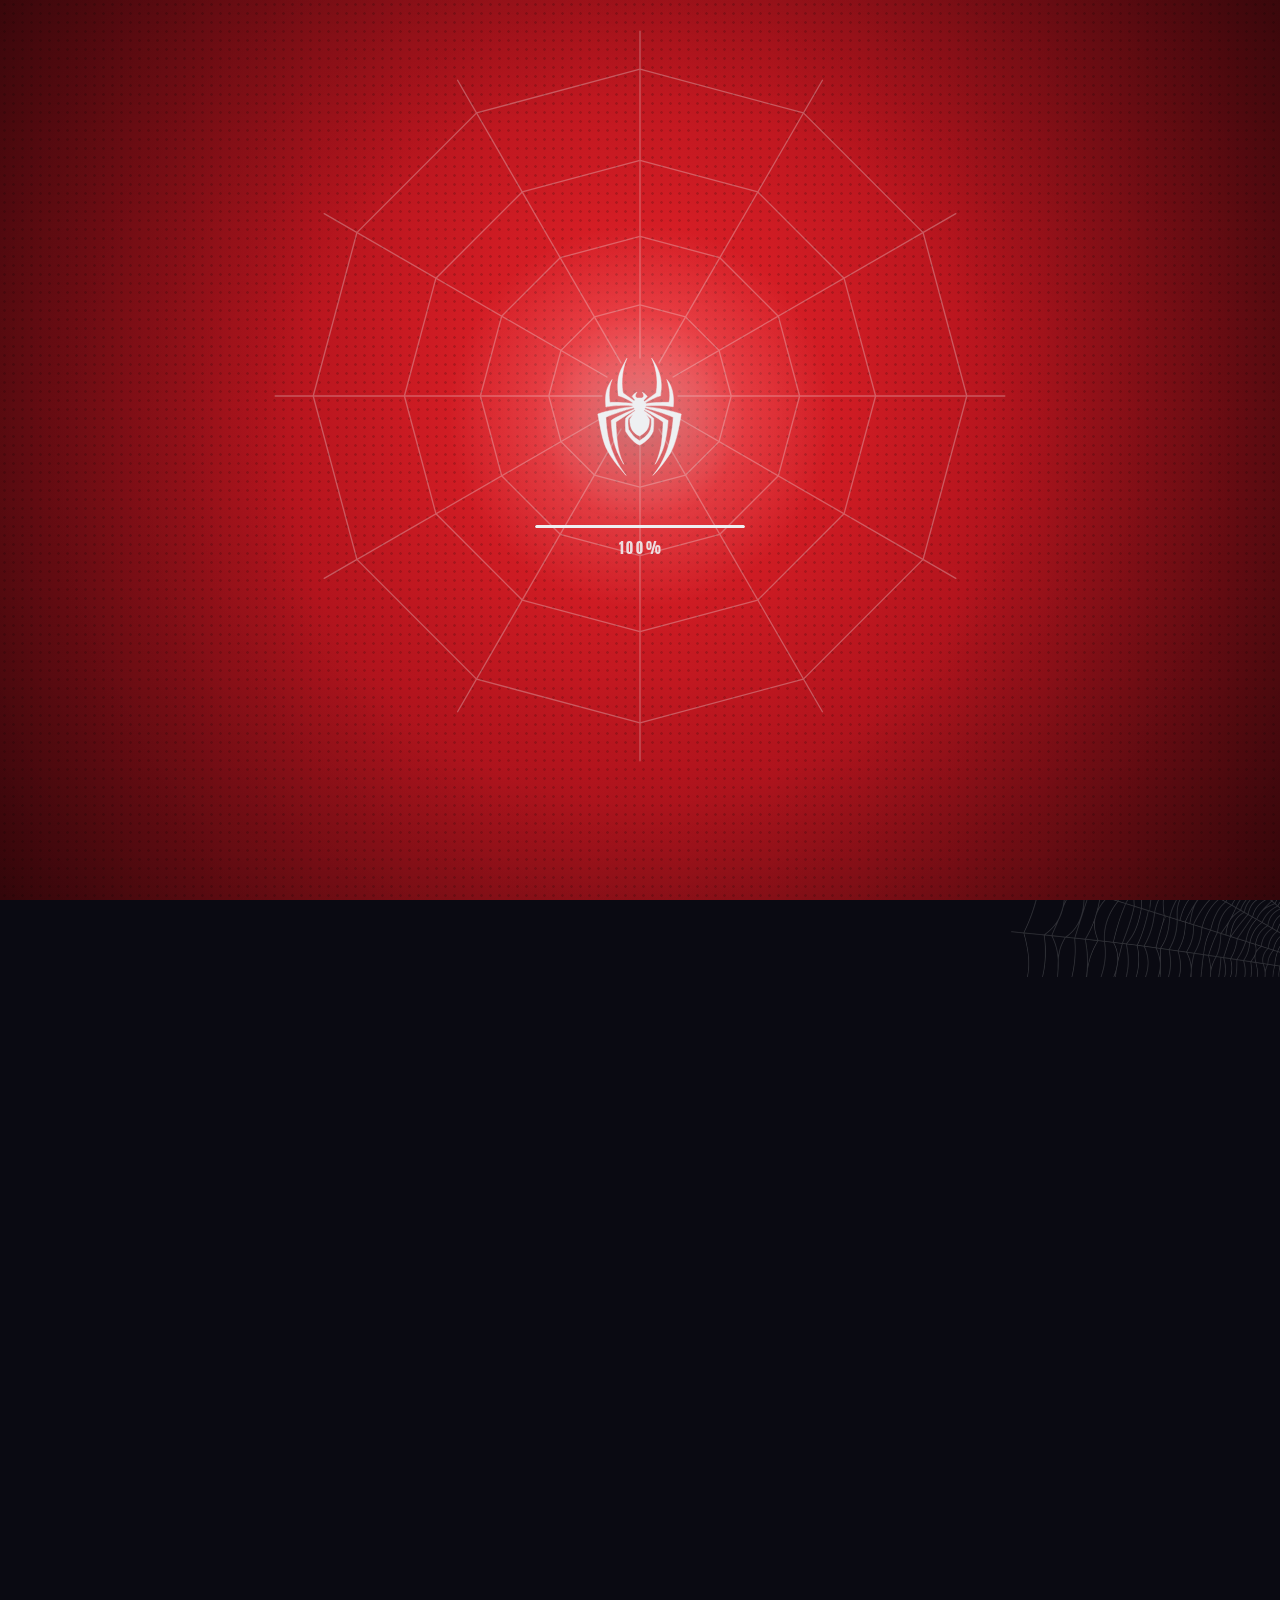
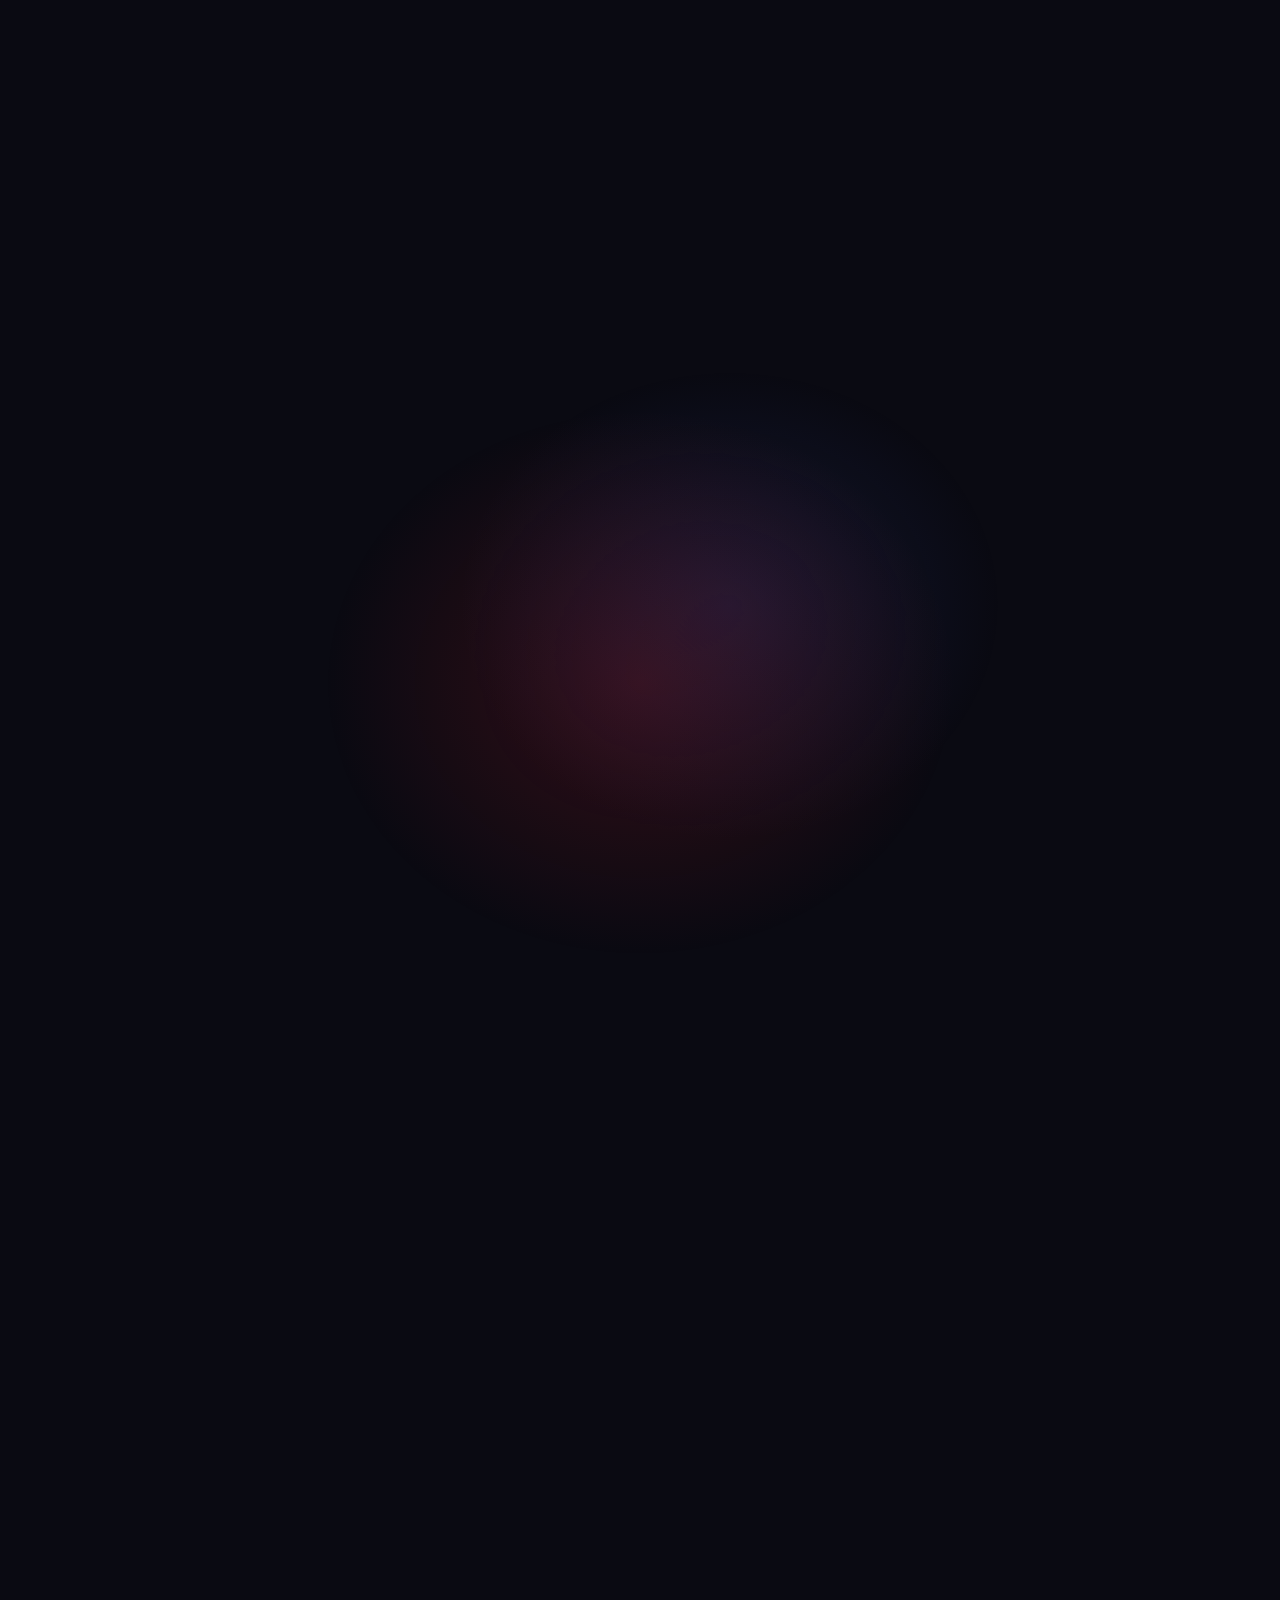
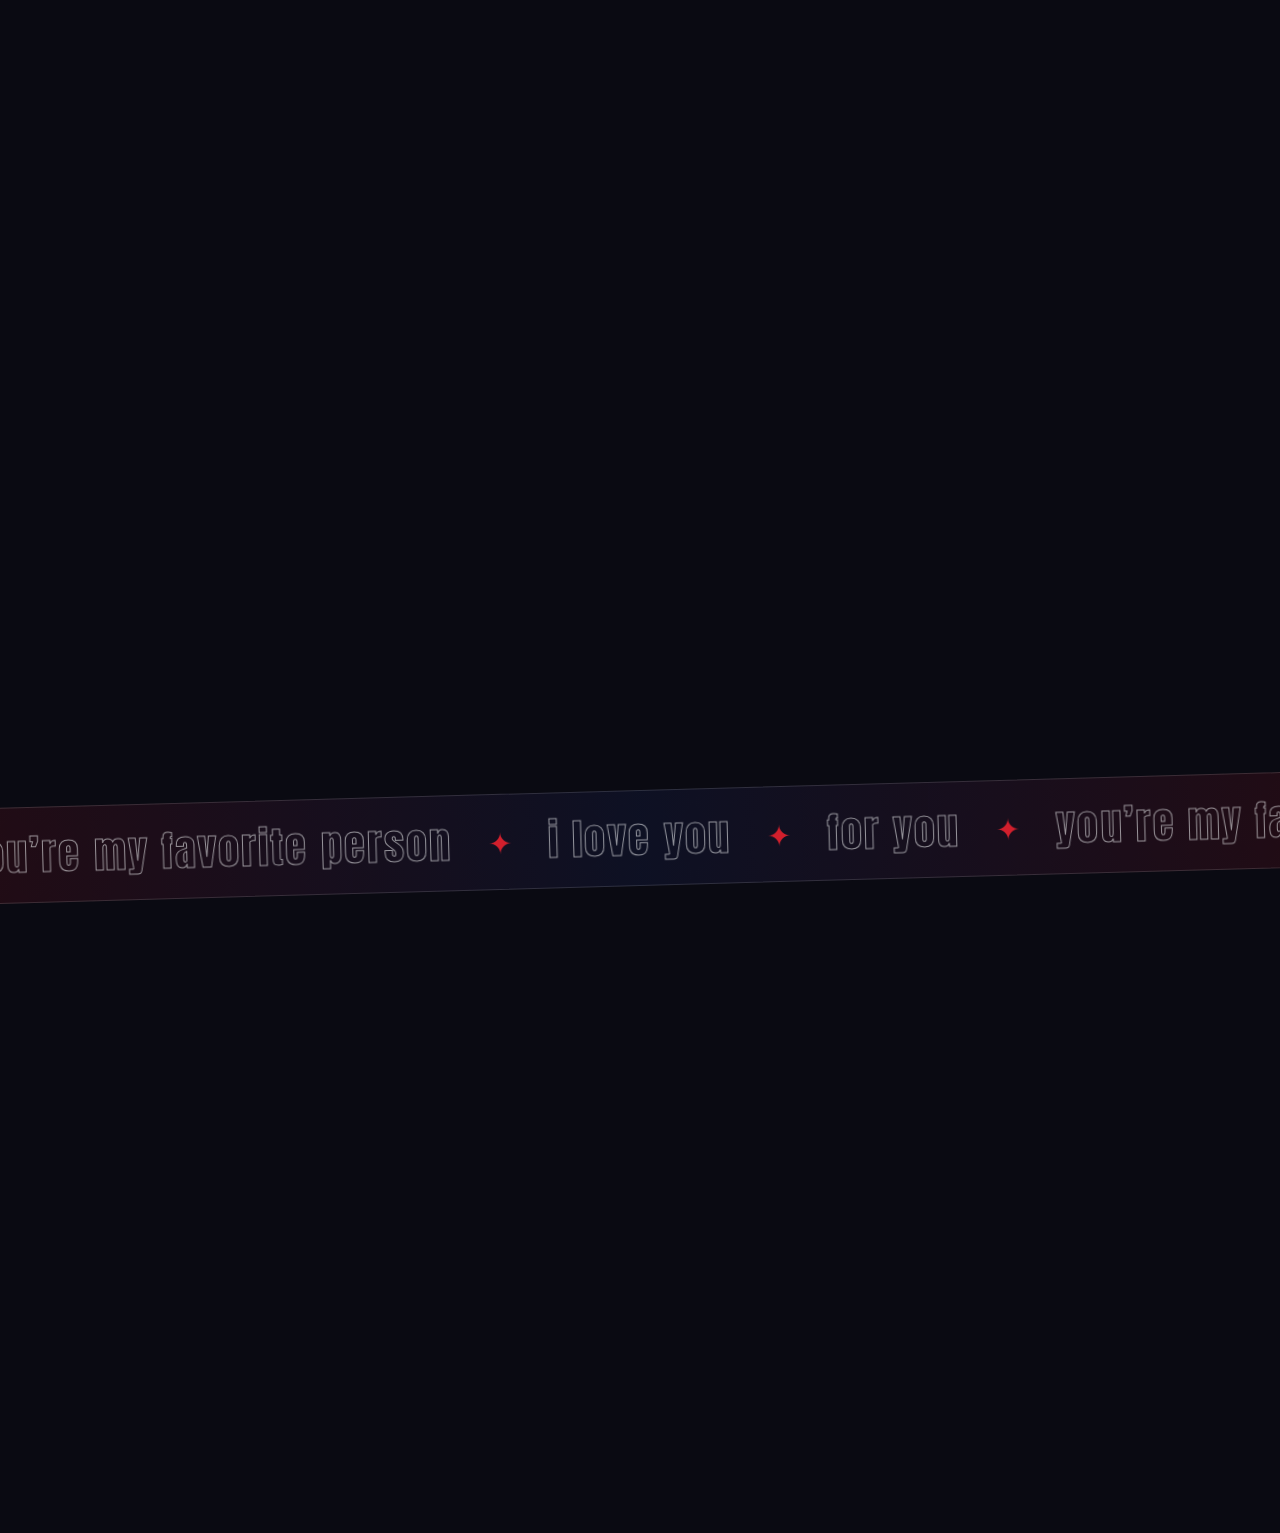
==== commit d5e397fe: "3" ====
--- a/index.html
+++ b/index.html
@@ -141,7 +141,7 @@
         semoga ke depannya aku masih bisa jadi salah satu alasan kamu buat senyum,
         kayak kamu yang sering banget jadi alasan aku senyum.
       </p>
-      <p class="surat-sign">&mdash; nazat</p>
+      <p class="surat-sign">&mdash; someone</p>
     </div>
   </section>
 
